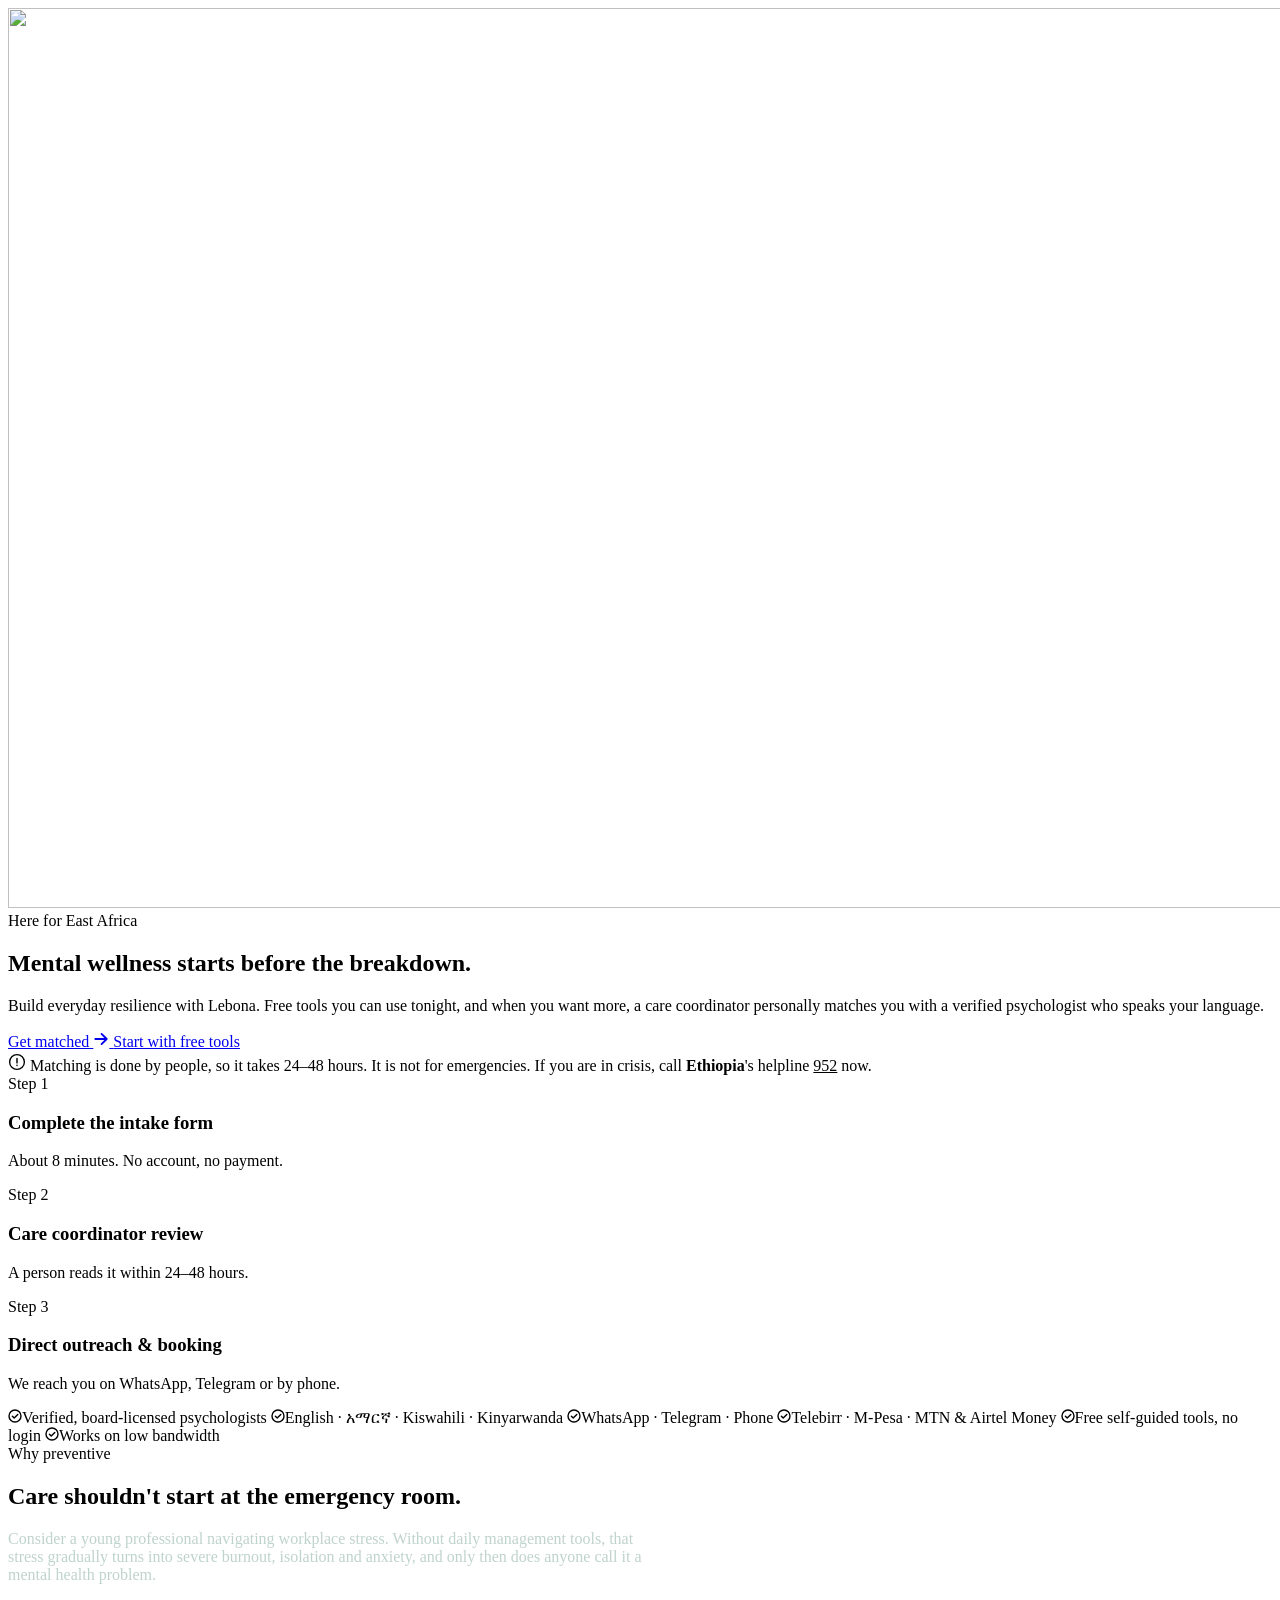
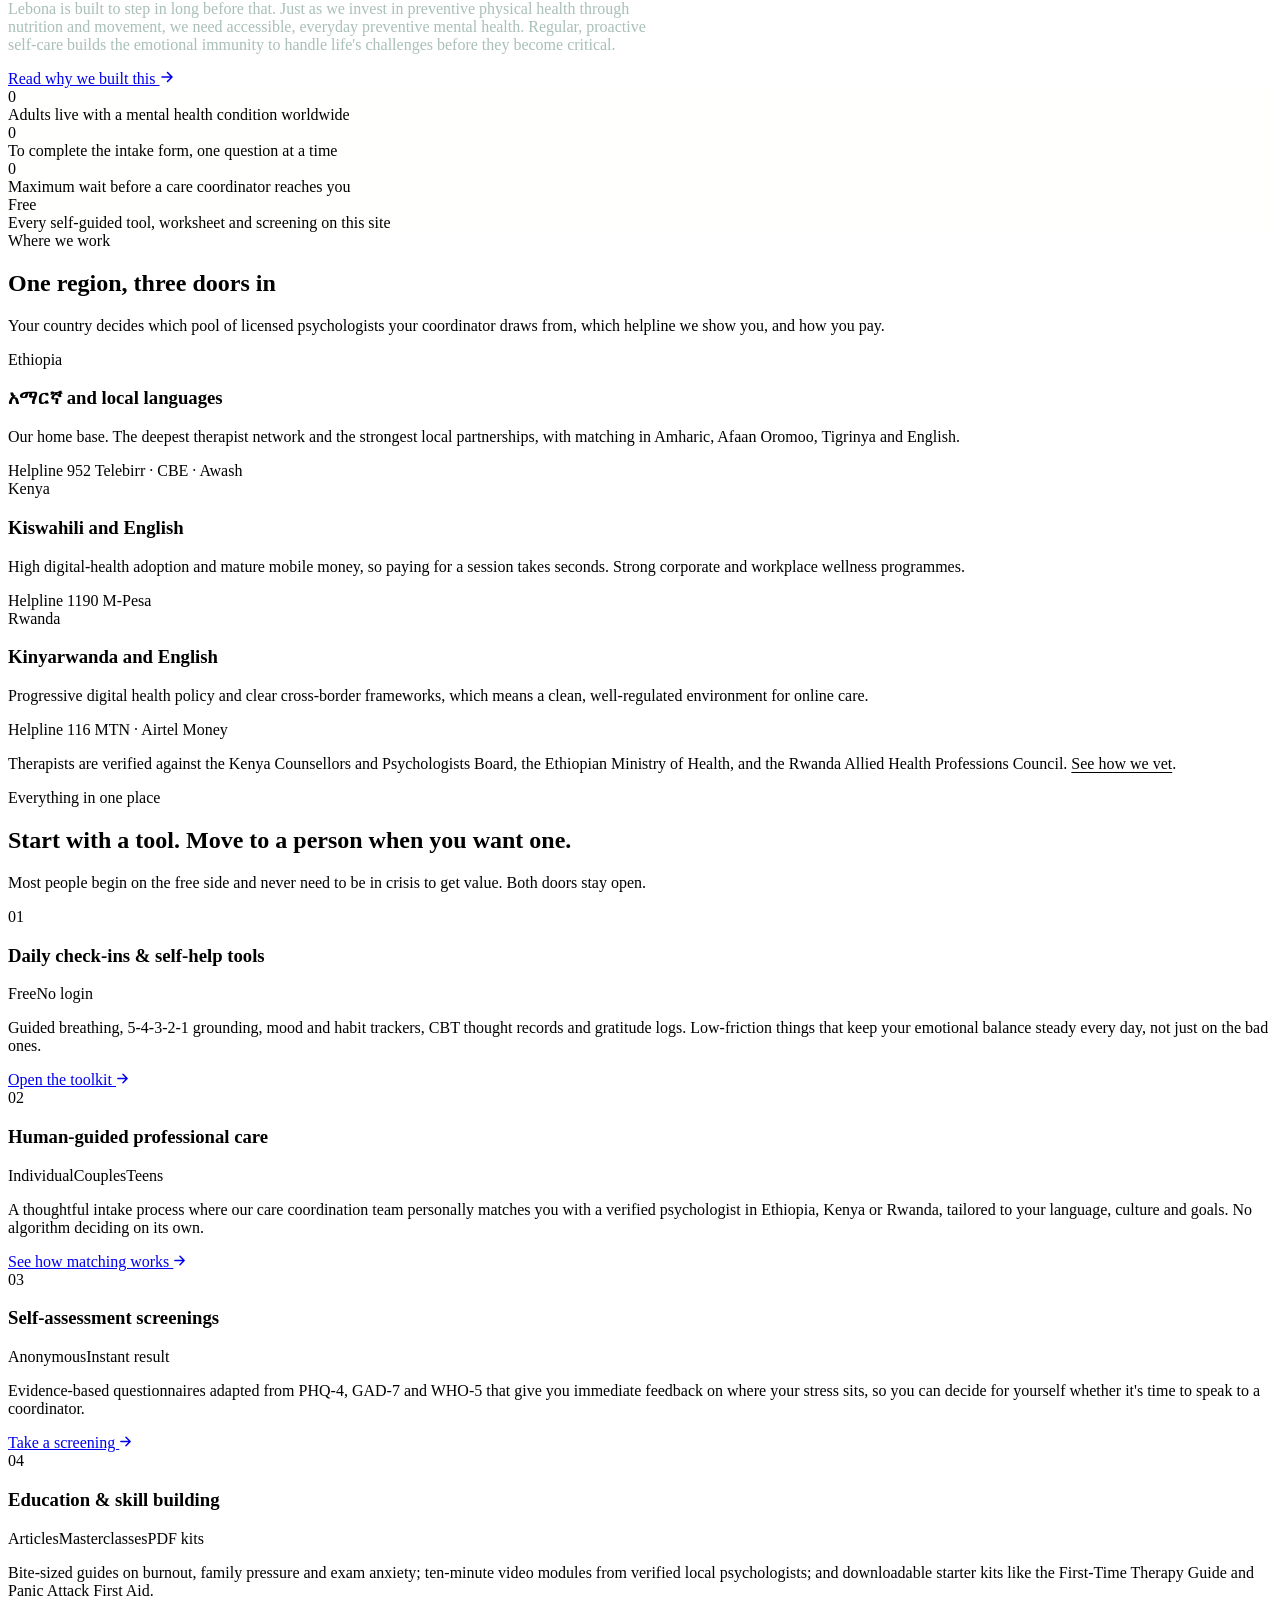
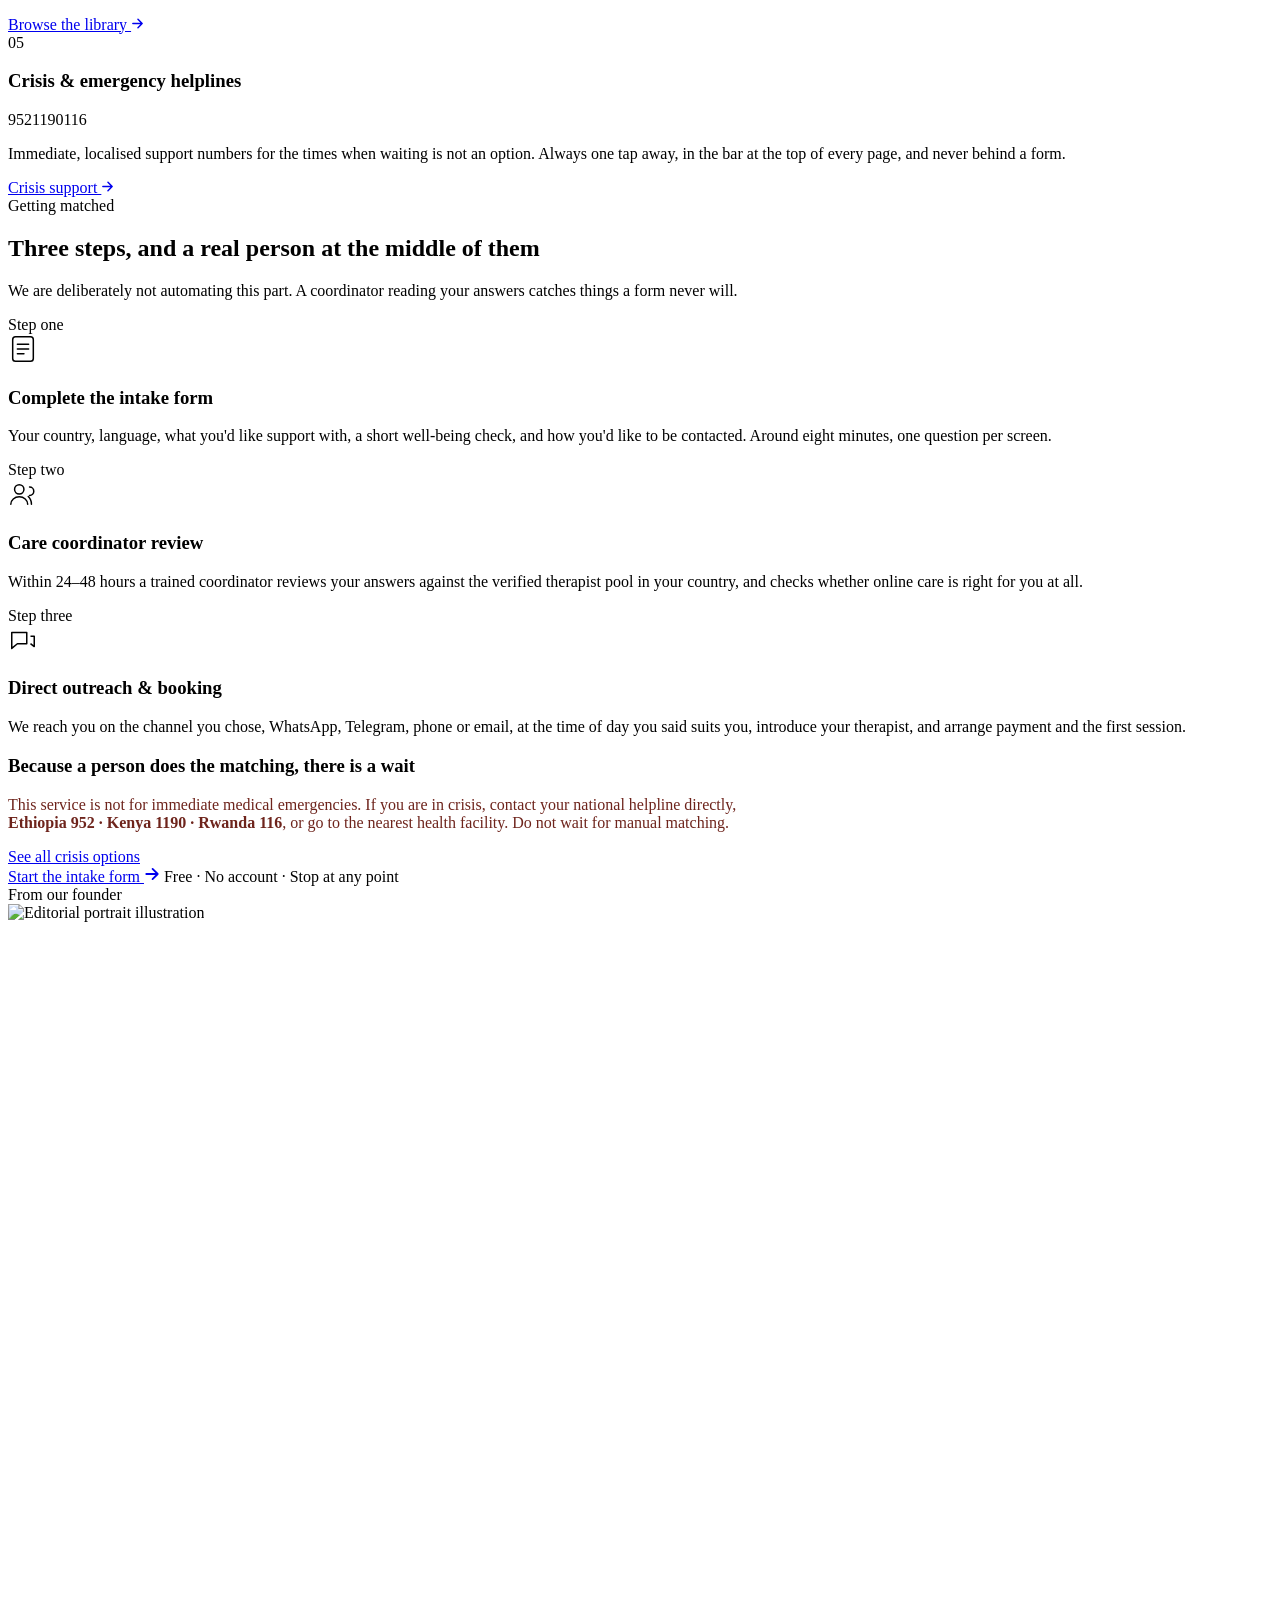
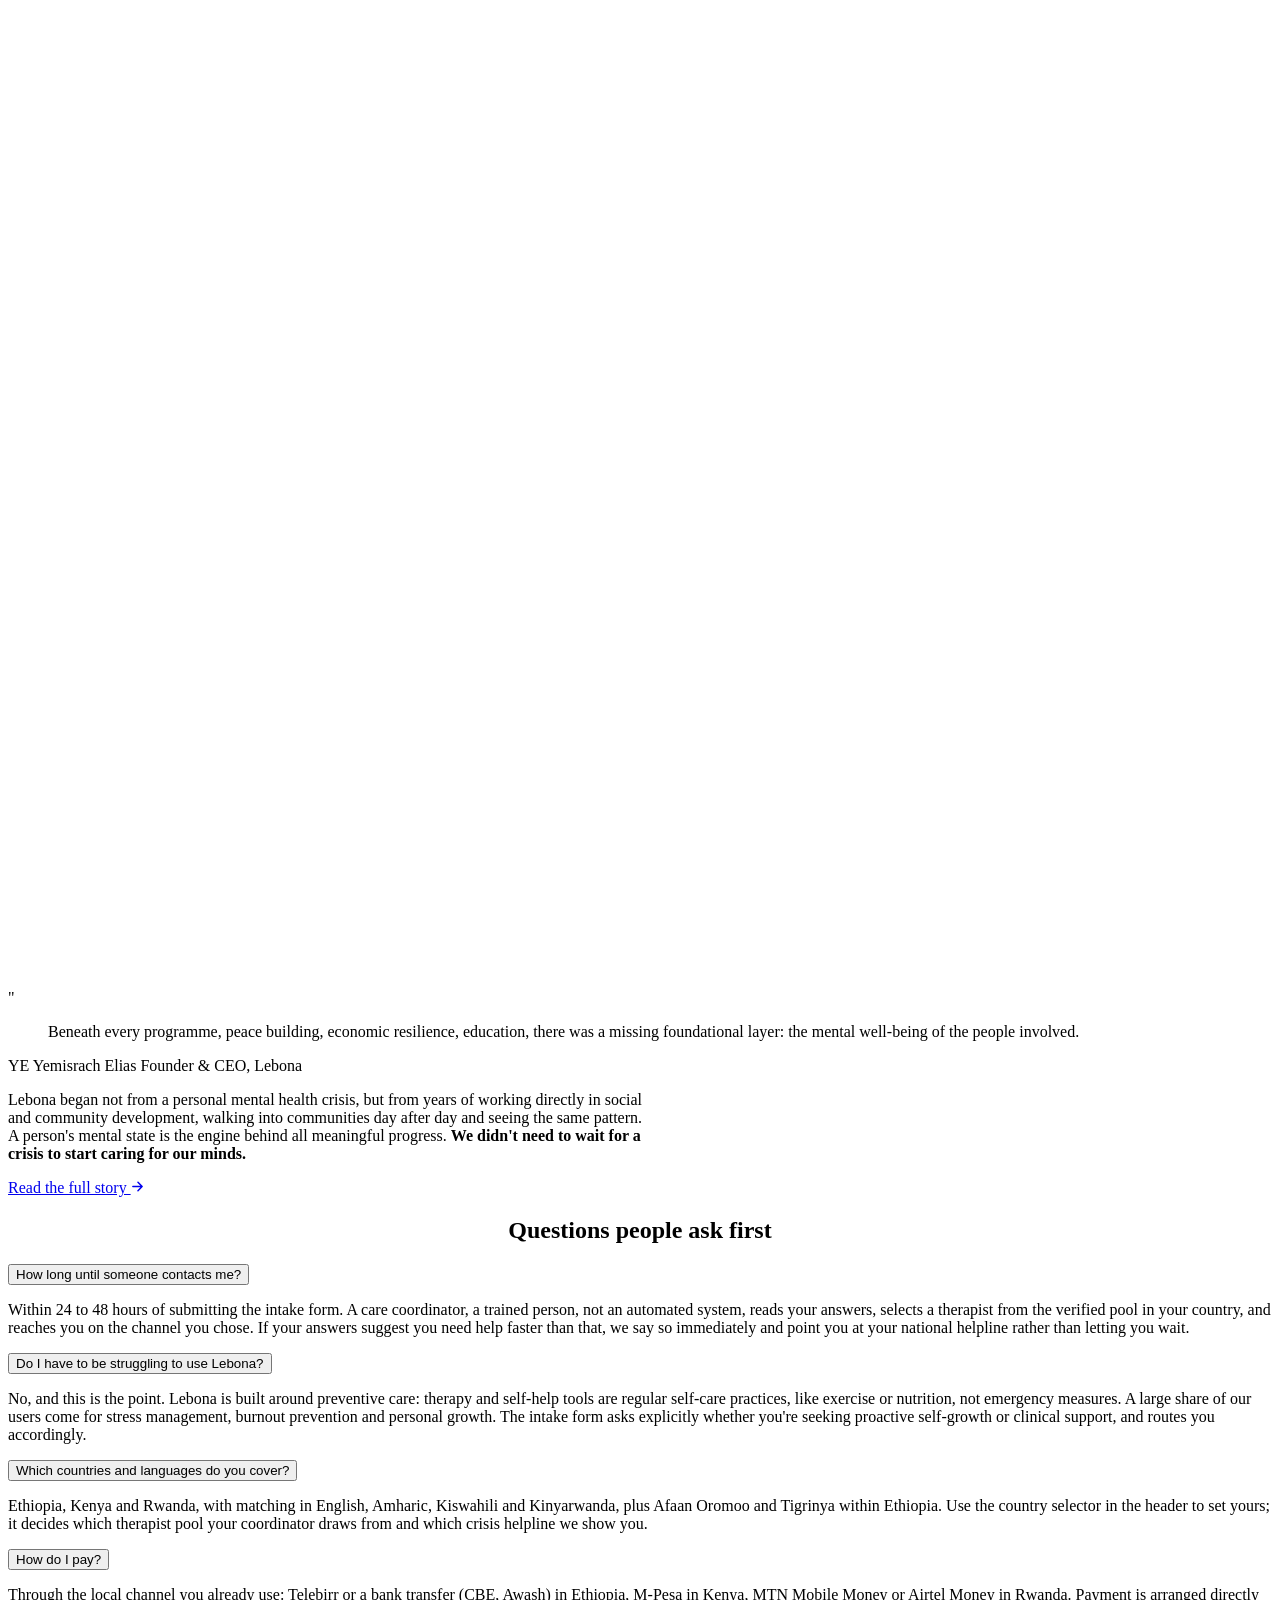
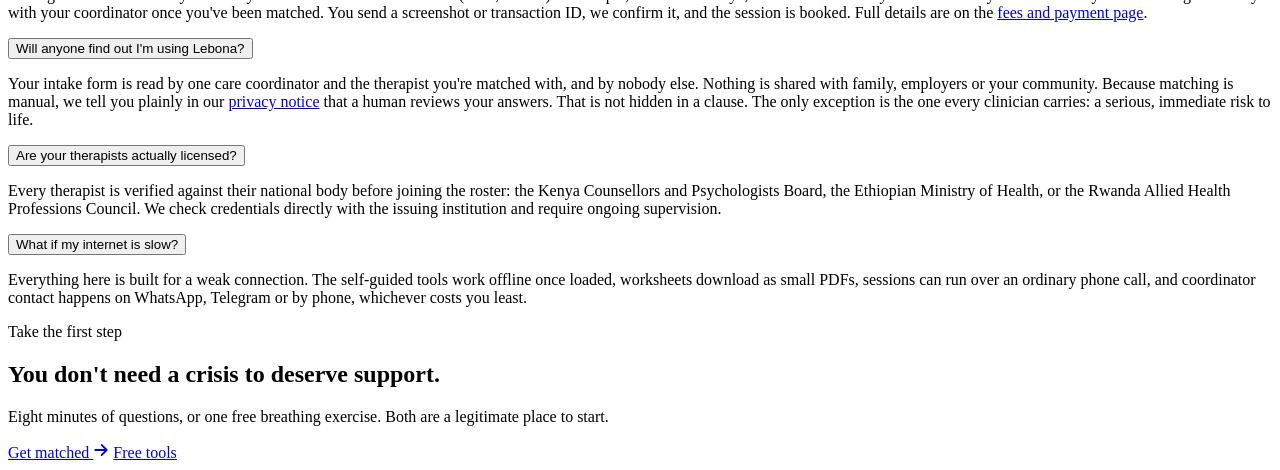
==== index.html @ 2860cfcf "upload" ====
<!doctype html>
<html lang="en">
<head>
<meta charset="utf-8">
<meta name="viewport" content="width=device-width, initial-scale=1">
<meta name="theme-color" content="#143C34">
<link rel="preconnect" href="https://fonts.googleapis.com">
<link rel="preconnect" href="https://fonts.gstatic.com" crossorigin>
<link rel="stylesheet" href="https://fonts.googleapis.com/css2?family=Plus+Jakarta+Sans:wght@400;500;600;700;800&family=Inter:wght@300..700&family=IBM+Plex+Mono:wght@400;500&family=Noto+Sans+Ethiopic:wght@400;500;700&display=swap">
<link rel="stylesheet" href="assets/css/lebona.css">
<script>document.documentElement.className="js";</script>
<link rel="icon" href="data:image/svg+xml,%3Csvg xmlns='http://www.w3.org/2000/svg' viewBox='0 0 32 32'%3E%3Crect width='32' height='32' rx='7' fill='%23FBF7F0'/%3E%3Cpath d='M27 16a11 11 0 1 1-11-11' stroke='%23143C34' stroke-width='2.6' stroke-linecap='round' fill='none'/%3E%3Cpath d='M21.5 16A5.5 5.5 0 1 0 16 21.5' stroke='%23BC5E3B' stroke-width='2.6' stroke-linecap='round' fill='none'/%3E%3C/svg%3E">
<title>Lebona, Mental wellness starts before the breakdown</title>
<meta name="description" content="Everyday mental wellness for East Africa. Free self-guided tools, plus a care coordinator who personally matches you with a verified psychologist in Ethiopia, Kenya or Rwanda, in your language.">
<meta property="og:title" content="Lebona, Mental wellness starts before the breakdown">
<meta property="og:description" content="Build everyday resilience. Self-guided tools and human-matched therapy across Ethiopia, Kenya and Rwanda.">
<meta property="og:type" content="website">
</head>
<body>
<div data-site-header></div>

<main id="main">

  <!-- ============ HERO ============ -->
  <section class="hero">
    <div class="hero__bg" aria-hidden="true">
      <img src="assets/img/hero-scene.svg" alt="" width="1600" height="900">
    </div>
    <div class="hero__scrim" aria-hidden="true"></div>

    <div class="wrap wrap--wide">
      <div class="hero__inner">
        <span class="label label--accent" data-reveal>Here for East Africa</span>
        <h1 class="display hero__title" data-reveal>
          Mental wellness starts before the <span class="accent">breakdown.</span>
        </h1>
        <p class="lede" data-reveal>
          Build everyday resilience with Lebona. Free tools you can use tonight, and when
          you want more, a care coordinator personally matches you with a verified
          psychologist who speaks your language.
        </p>

        <div class="hero__cta" data-reveal>
          <a class="btn btn--accent btn--lg" href="match.html">
            Get matched
            <svg width="16" height="16" viewBox="0 0 14 14" fill="none" aria-hidden="true"><path d="M2 7h10M7.5 2.5 12 7l-4.5 4.5" stroke="currentColor" stroke-width="1.6" stroke-linecap="round" stroke-linejoin="round"/></svg>
          </a>
          <a class="btn btn--ghost btn--lg" href="resources.html#tools">Start with free tools</a>
        </div>

        <div class="hero__note" data-reveal>
          <svg width="18" height="18" viewBox="0 0 20 20" fill="none" aria-hidden="true" style="color:var(--clay-600);flex:none;margin-top:2px">
            <circle cx="10" cy="10" r="8.2" stroke="currentColor" stroke-width="1.5"/>
            <path d="M10 6v5M10 13.6v.4" stroke="currentColor" stroke-width="1.6" stroke-linecap="round"/>
          </svg>
          <span>Matching is done by people, so it takes 24–48 hours. It is not for emergencies.
            If you are in crisis, call <b data-crisis-country>Ethiopia</b>'s helpline
            <a href="tel:952" data-crisis-tel style="color:var(--clay-700);border-bottom:1px solid var(--clay-300)"><span data-crisis-num>952</span></a> now.</span>
        </div>

        <div class="hero__steps" data-reveal>
          <div class="hero__step">
            <span class="num">Step 1</span>
            <h3>Complete the intake form</h3>
            <p>About 8 minutes. No account, no payment.</p>
          </div>
          <div class="hero__step">
            <span class="num">Step 2</span>
            <h3>Care coordinator review</h3>
            <p>A person reads it within 24–48 hours.</p>
          </div>
          <div class="hero__step">
            <span class="num">Step 3</span>
            <h3>Direct outreach &amp; booking</h3>
            <p>We reach you on WhatsApp, Telegram or by phone.</p>
          </div>
        </div>
      </div>
    </div>
  </section>

  <!-- ============ TICKER ============ -->
  <div class="ticker" aria-hidden="true">
    <div class="ticker__track">
      <span class="ticker__item"><svg width="14" height="14" viewBox="0 0 14 14" fill="none"><circle cx="7" cy="7" r="6" stroke="currentColor" stroke-width="1.4"/><path d="m4.4 7.2 1.8 1.8L9.8 5.4" stroke="currentColor" stroke-width="1.4" stroke-linecap="round" stroke-linejoin="round"/></svg>Verified, board-licensed psychologists</span>
      <span class="ticker__item"><svg width="14" height="14" viewBox="0 0 14 14" fill="none"><circle cx="7" cy="7" r="6" stroke="currentColor" stroke-width="1.4"/><path d="m4.4 7.2 1.8 1.8L9.8 5.4" stroke="currentColor" stroke-width="1.4" stroke-linecap="round" stroke-linejoin="round"/></svg>English · አማርኛ · Kiswahili · Kinyarwanda</span>
      <span class="ticker__item"><svg width="14" height="14" viewBox="0 0 14 14" fill="none"><circle cx="7" cy="7" r="6" stroke="currentColor" stroke-width="1.4"/><path d="m4.4 7.2 1.8 1.8L9.8 5.4" stroke="currentColor" stroke-width="1.4" stroke-linecap="round" stroke-linejoin="round"/></svg>WhatsApp · Telegram · Phone</span>
      <span class="ticker__item"><svg width="14" height="14" viewBox="0 0 14 14" fill="none"><circle cx="7" cy="7" r="6" stroke="currentColor" stroke-width="1.4"/><path d="m4.4 7.2 1.8 1.8L9.8 5.4" stroke="currentColor" stroke-width="1.4" stroke-linecap="round" stroke-linejoin="round"/></svg>Telebirr · M-Pesa · MTN &amp; Airtel Money</span>
      <span class="ticker__item"><svg width="14" height="14" viewBox="0 0 14 14" fill="none"><circle cx="7" cy="7" r="6" stroke="currentColor" stroke-width="1.4"/><path d="m4.4 7.2 1.8 1.8L9.8 5.4" stroke="currentColor" stroke-width="1.4" stroke-linecap="round" stroke-linejoin="round"/></svg>Free self-guided tools, no login</span>
      <span class="ticker__item"><svg width="14" height="14" viewBox="0 0 14 14" fill="none"><circle cx="7" cy="7" r="6" stroke="currentColor" stroke-width="1.4"/><path d="m4.4 7.2 1.8 1.8L9.8 5.4" stroke="currentColor" stroke-width="1.4" stroke-linecap="round" stroke-linejoin="round"/></svg>Works on low bandwidth</span>
    </div>
  </div>

  <!-- ============ PREVENTIVE CASE ============ -->
  <section class="section on-dark grain relative">
    <div class="wrap wrap--wide">
      <div class="split">
        <div class="split__aside">
          <span class="label label--light" data-reveal>Why preventive</span>
          <h2 class="h2 mt-5" data-reveal>Care shouldn't start at the emergency room.</h2>
        </div>
        <div>
          <p class="lede" data-reveal style="color:#BFD3CD;max-width:40rem">
            Consider a young professional navigating workplace stress. Without daily
            management tools, that stress gradually turns into severe burnout, isolation
            and anxiety, and only then does anyone call it a mental health problem.
          </p>
          <p class="mt-5" data-reveal style="color:#A9BFB8;max-width:40rem">
            Lebona is built to step in long before that. Just as we invest in preventive
            physical health through nutrition and movement, we need accessible, everyday
            preventive mental health. Regular, proactive self-care builds the emotional
            immunity to handle life's challenges before they become critical.
          </p>
          <div class="mt-8" data-reveal>
            <a class="btn btn--outline-light" href="about.html">Read why we built this
              <svg width="14" height="14" viewBox="0 0 14 14" fill="none"><path d="M2 7h10M7.5 2.5 12 7l-4.5 4.5" stroke="currentColor" stroke-width="1.6" stroke-linecap="round" stroke-linejoin="round"/></svg>
            </a>
          </div>
        </div>
      </div>
    </div>

    <div class="wrap wrap--wide mt-8">
      <div class="stats" style="border-color:rgba(255,253,249,.17);background:rgba(255,253,249,.17)">
        <div class="stat"><div class="stat__num"><span data-count="1" data-suffix=" in 8">0</span></div><div class="stat__label">Adults live with a mental health condition worldwide</div></div>
        <div class="stat"><div class="stat__num"><span data-count="8" data-suffix=" min">0</span></div><div class="stat__label">To complete the intake form, one question at a time</div></div>
        <div class="stat"><div class="stat__num"><span data-count="48" data-suffix="h">0</span></div><div class="stat__label">Maximum wait before a care coordinator reaches you</div></div>
        <div class="stat"><div class="stat__num">Free</div><div class="stat__label">Every self-guided tool, worksheet and screening on this site</div></div>
      </div>
    </div>
  </section>

  <!-- ============ WHERE WE WORK ============ -->
  <section class="section">
    <div class="wrap wrap--wide">
      <div class="section-head" data-reveal>
        <span class="label label--accent">Where we work</span>
        <h2 class="h2 mt-5">One region, three doors in</h2>
        <p class="lede">Your country decides which pool of licensed psychologists your
          coordinator draws from, which helpline we show you, and how you pay.</p>
      </div>

      <div class="grid cols-3 mt-8">
        <article class="card card--hover" data-reveal>
          <span class="num">Ethiopia</span>
          <h3 class="mt-4">አማርኛ and local languages</h3>
          <p>Our home base. The deepest therapist network and the strongest local
            partnerships, with matching in Amharic, Afaan Oromoo, Tigrinya and English.</p>
          <div class="card__foot">
            <div class="flex gap-3 wrap-flex">
              <span class="pill pill--green pill--dot">Helpline 952</span>
              <span class="pill">Telebirr · CBE · Awash</span>
            </div>
          </div>
        </article>
        <article class="card card--hover" data-reveal>
          <span class="num">Kenya</span>
          <h3 class="mt-4">Kiswahili and English</h3>
          <p>High digital-health adoption and mature mobile money, so paying for a session
            takes seconds. Strong corporate and workplace wellness programmes.</p>
          <div class="card__foot">
            <div class="flex gap-3 wrap-flex">
              <span class="pill pill--green pill--dot">Helpline 1190</span>
              <span class="pill">M-Pesa</span>
            </div>
          </div>
        </article>
        <article class="card card--hover" data-reveal>
          <span class="num">Rwanda</span>
          <h3 class="mt-4">Kinyarwanda and English</h3>
          <p>Progressive digital health policy and clear cross-border frameworks, which
            means a clean, well-regulated environment for online care.</p>
          <div class="card__foot">
            <div class="flex gap-3 wrap-flex">
              <span class="pill pill--green pill--dot">Helpline 116</span>
              <span class="pill">MTN · Airtel Money</span>
            </div>
          </div>
        </article>
      </div>

      <p class="small faint mt-5" data-reveal>Therapists are verified against the Kenya Counsellors
        and Psychologists Board, the Ethiopian Ministry of Health, and the Rwanda Allied Health
        Professions Council. <a href="find-help.html" style="color:var(--clay-700);text-decoration:underline;text-underline-offset:3px">See how we vet</a>.</p>
    </div>
  </section>

  <!-- ============ WHAT WE OFFER ============ -->
  <section class="section on-sand">
    <div class="wrap wrap--wide">
      <div class="section-head" data-reveal>
        <span class="label">Everything in one place</span>
        <h2 class="h2 mt-5">Start with a tool. Move to a person when you want one.</h2>
        <p class="lede">Most people begin on the free side and never need to be in crisis to
          get value. Both doors stay open.</p>
      </div>

      <div class="ledger mt-8">
        <article class="ledger__row" data-reveal>
          <span class="num">01</span>
          <div>
            <h3>Daily check-ins &amp; self-help tools</h3>
            <div class="flex gap-3 mt-4 wrap-flex">
              <span class="pill pill--clay">Free</span><span class="pill">No login</span>
            </div>
          </div>
          <div>
            <p>Guided breathing, 5-4-3-2-1 grounding, mood and habit trackers, CBT thought
              records and gratitude logs. Low-friction things that keep your emotional balance
              steady every day, not just on the bad ones.</p>
            <a class="link mt-4" href="resources.html#tools">Open the toolkit
              <svg width="13" height="13" viewBox="0 0 14 14" fill="none"><path d="M2 7h10M7.5 2.5 12 7l-4.5 4.5" stroke="currentColor" stroke-width="1.6" stroke-linecap="round" stroke-linejoin="round"/></svg></a>
          </div>
        </article>

        <article class="ledger__row" data-reveal>
          <span class="num">02</span>
          <div>
            <h3>Human-guided professional care</h3>
            <div class="flex gap-3 mt-4 wrap-flex">
              <span class="pill">Individual</span><span class="pill">Couples</span><span class="pill">Teens</span>
            </div>
          </div>
          <div>
            <p>A thoughtful intake process where our care coordination team personally matches
              you with a verified psychologist in Ethiopia, Kenya or Rwanda, tailored to your
              language, culture and goals. No algorithm deciding on its own.</p>
            <a class="link mt-4" href="how-it-works.html">See how matching works
              <svg width="13" height="13" viewBox="0 0 14 14" fill="none"><path d="M2 7h10M7.5 2.5 12 7l-4.5 4.5" stroke="currentColor" stroke-width="1.6" stroke-linecap="round" stroke-linejoin="round"/></svg></a>
          </div>
        </article>

        <article class="ledger__row" data-reveal>
          <span class="num">03</span>
          <div>
            <h3>Self-assessment screenings</h3>
            <div class="flex gap-3 mt-4 wrap-flex">
              <span class="pill">Anonymous</span><span class="pill">Instant result</span>
            </div>
          </div>
          <div>
            <p>Evidence-based questionnaires adapted from PHQ-4, GAD-7 and WHO-5 that give you
              immediate feedback on where your stress sits, so you can decide for yourself
              whether it's time to speak to a coordinator.</p>
            <a class="link mt-4" href="resources.html#screening">Take a screening
              <svg width="13" height="13" viewBox="0 0 14 14" fill="none"><path d="M2 7h10M7.5 2.5 12 7l-4.5 4.5" stroke="currentColor" stroke-width="1.6" stroke-linecap="round" stroke-linejoin="round"/></svg></a>
          </div>
        </article>

        <article class="ledger__row" data-reveal>
          <span class="num">04</span>
          <div>
            <h3>Education &amp; skill building</h3>
            <div class="flex gap-3 mt-4 wrap-flex">
              <span class="pill">Articles</span><span class="pill">Masterclasses</span><span class="pill">PDF kits</span>
            </div>
          </div>
          <div>
            <p>Bite-sized guides on burnout, family pressure and exam anxiety; ten-minute video
              modules from verified local psychologists; and downloadable starter kits like the
              First-Time Therapy Guide and Panic Attack First Aid.</p>
            <a class="link mt-4" href="resources.html#library">Browse the library
              <svg width="13" height="13" viewBox="0 0 14 14" fill="none"><path d="M2 7h10M7.5 2.5 12 7l-4.5 4.5" stroke="currentColor" stroke-width="1.6" stroke-linecap="round" stroke-linejoin="round"/></svg></a>
          </div>
        </article>

        <article class="ledger__row" data-reveal>
          <span class="num">05</span>
          <div>
            <h3>Crisis &amp; emergency helplines</h3>
            <div class="flex gap-3 mt-4 wrap-flex">
              <span class="pill">952</span><span class="pill">1190</span><span class="pill">116</span>
            </div>
          </div>
          <div>
            <p>Immediate, localised support numbers for the times when waiting is not an option.
              Always one tap away, in the bar at the top of every page, and never behind a form.</p>
            <a class="link mt-4" href="crisis.html">Crisis support
              <svg width="13" height="13" viewBox="0 0 14 14" fill="none"><path d="M2 7h10M7.5 2.5 12 7l-4.5 4.5" stroke="currentColor" stroke-width="1.6" stroke-linecap="round" stroke-linejoin="round"/></svg></a>
          </div>
        </article>
      </div>
    </div>
  </section>

  <!-- ============ HOW IT WORKS ============ -->
  <section class="section">
    <div class="wrap wrap--wide">
      <div class="section-head" data-reveal>
        <span class="label label--accent">Getting matched</span>
        <h2 class="h2 mt-5">Three steps, and a real person at the middle of them</h2>
        <p class="lede">We are deliberately not automating this part. A coordinator reading
          your answers catches things a form never will.</p>
      </div>

      <div class="grid cols-3 mt-8">
        <div class="card" data-reveal>
          <span class="num mb-5">Step one</span>
          <div class="card__icon">
            <svg width="30" height="30" viewBox="0 0 32 32" fill="none"><rect x="5" y="3" width="22" height="26" rx="3" stroke="currentColor" stroke-width="1.6"/><path d="M10 11h12M10 16h12M10 21h7" stroke="currentColor" stroke-width="1.6" stroke-linecap="round"/></svg>
          </div>
          <h3>Complete the intake form</h3>
          <p>Your country, language, what you'd like support with, a short well-being check,
            and how you'd like to be contacted. Around eight minutes, one question per screen.</p>
        </div>

        <div class="card" data-reveal>
          <span class="num mb-5">Step two</span>
          <div class="card__icon">
            <svg width="30" height="30" viewBox="0 0 32 32" fill="none"><circle cx="12" cy="11" r="5" stroke="currentColor" stroke-width="1.6"/><path d="M3 27c0-4.4 4-8 9-8s9 3.6 9 8" stroke="currentColor" stroke-width="1.6" stroke-linecap="round"/><path d="M23 8.5a4.5 4.5 0 0 1 0 9M25 27c0-3.4-1.3-6.4-3.4-8.3" stroke="currentColor" stroke-width="1.6" stroke-linecap="round"/></svg>
          </div>
          <h3>Care coordinator review</h3>
          <p>Within 24–48 hours a trained coordinator reviews your answers against the
            verified therapist pool in your country, and checks whether online care is right
            for you at all.</p>
        </div>

        <div class="card" data-reveal>
          <span class="num mb-5">Step three</span>
          <div class="card__icon">
            <svg width="30" height="30" viewBox="0 0 32 32" fill="none"><path d="M4 8h16v12H10l-6 5V8Z" stroke="currentColor" stroke-width="1.6" stroke-linejoin="round"/><path d="M24 12h4v11l-4-3.2" stroke="currentColor" stroke-width="1.6" stroke-linejoin="round"/></svg>
          </div>
          <h3>Direct outreach &amp; booking</h3>
          <p>We reach you on the channel you chose, WhatsApp, Telegram, phone or email, at
            the time of day you said suits you, introduce your therapist, and arrange payment
            and the first session.</p>
        </div>
      </div>

      <div class="card mt-6" data-reveal style="background:var(--alert-100);border-color:#EDC4BC">
        <h3 class="h4" style="color:var(--alert-700)">Because a person does the matching, there is a wait</h3>
        <p class="mt-3" style="color:#6E241C;max-width:48rem">This service is not for immediate
          medical emergencies. If you are in crisis, contact your national helpline directly, 
          <strong>Ethiopia 952 · Kenya 1190 · Rwanda 116</strong>, or go to the nearest health
          facility. Do not wait for manual matching.</p>
        <div class="card__foot"><a class="btn btn--sm btn--accent" href="crisis.html">See all crisis options</a></div>
      </div>

      <div class="flex gap-4 mt-7 wrap-flex items-center" data-reveal>
        <a class="btn btn--accent btn--lg" href="match.html">Start the intake form
          <svg width="16" height="16" viewBox="0 0 14 14" fill="none"><path d="M2 7h10M7.5 2.5 12 7l-4.5 4.5" stroke="currentColor" stroke-width="1.6" stroke-linecap="round" stroke-linejoin="round"/></svg></a>
        <span class="small faint">Free · No account · Stop at any point</span>
      </div>
    </div>
  </section>

  <!-- ============ FOUNDER ============ -->
  <section class="section--tall section on-paper">
    <div class="wrap wrap--wide">
      <div class="split">
        <div class="split__aside" data-reveal>
          <span class="label">From our founder</span>
          <div class="mt-6" style="aspect-ratio:3/4;border-radius:var(--r-lg);overflow:hidden;background:var(--green-100)">
            <img src="assets/img/portrait.svg" alt="Editorial portrait illustration" style="width:100%;height:100%;object-fit:cover">
          </div>
        </div>
        <div>
          <span class="quote__mark" aria-hidden="true">"</span>
          <blockquote class="quote" data-reveal>
            Beneath every programme, peace building, economic resilience, education, there
            was a missing foundational layer: the mental well-being of the people involved.
          </blockquote>
          <div class="byline" data-reveal>
            <span class="byline__avatar">YE</span>
            <span>
              <span class="byline__name">Yemisrach Elias</span>
              <span class="byline__meta">Founder &amp; CEO, Lebona</span>
            </span>
          </div>
          <p class="mt-7 muted" data-reveal style="max-width:40rem">
            Lebona began not from a personal mental health crisis, but from years of working
            directly in social and community development, walking into communities day after
            day and seeing the same pattern. A person's mental state is the engine behind all
            meaningful progress. <strong style="color:var(--ink-800)">We didn't need to wait for
            a crisis to start caring for our minds.</strong>
          </p>
          <a class="link mt-6" data-reveal href="about.html#founder">Read the full story
            <svg width="13" height="13" viewBox="0 0 14 14" fill="none"><path d="M2 7h10M7.5 2.5 12 7l-4.5 4.5" stroke="currentColor" stroke-width="1.6" stroke-linecap="round" stroke-linejoin="round"/></svg></a>
        </div>
      </div>
    </div>
  </section>

  <!-- ============ FAQ ============ -->
  <section class="section">
    <div class="wrap wrap--narrow">
      <div class="section-head mx-auto" data-reveal style="text-align:center">
        <h2 class="h2">Questions people ask first</h2>
      </div>
      <div class="accordion mt-8" data-accordion-exclusive>
        <div class="acc__item is-open">
          <button class="acc__trigger" type="button" aria-expanded="true">How long until someone contacts me?<span class="acc__sign" aria-hidden="true"></span></button>
          <div class="acc__panel"><div><p>Within 24 to 48 hours of submitting the intake form. A care coordinator, a trained person, not an automated system, reads your answers, selects a therapist from the verified pool in your country, and reaches you on the channel you chose. If your answers suggest you need help faster than that, we say so immediately and point you at your national helpline rather than letting you wait.</p></div></div>
        </div>
        <div class="acc__item">
          <button class="acc__trigger" type="button" aria-expanded="false">Do I have to be struggling to use Lebona?<span class="acc__sign" aria-hidden="true"></span></button>
          <div class="acc__panel"><div><p>No, and this is the point. Lebona is built around preventive care: therapy and self-help tools are regular self-care practices, like exercise or nutrition, not emergency measures. A large share of our users come for stress management, burnout prevention and personal growth. The intake form asks explicitly whether you're seeking proactive self-growth or clinical support, and routes you accordingly.</p></div></div>
        </div>
        <div class="acc__item">
          <button class="acc__trigger" type="button" aria-expanded="false">Which countries and languages do you cover?<span class="acc__sign" aria-hidden="true"></span></button>
          <div class="acc__panel"><div><p>Ethiopia, Kenya and Rwanda, with matching in English, Amharic, Kiswahili and Kinyarwanda, plus Afaan Oromoo and Tigrinya within Ethiopia. Use the country selector in the header to set yours; it decides which therapist pool your coordinator draws from and which crisis helpline we show you.</p></div></div>
        </div>
        <div class="acc__item">
          <button class="acc__trigger" type="button" aria-expanded="false">How do I pay?<span class="acc__sign" aria-hidden="true"></span></button>
          <div class="acc__panel"><div><p>Through the local channel you already use: Telebirr or a bank transfer (CBE, Awash) in Ethiopia, M-Pesa in Kenya, MTN Mobile Money or Airtel Money in Rwanda. Payment is arranged directly with your coordinator once you've been matched. You send a screenshot or transaction ID, we confirm it, and the session is booked. Full details are on the <a href="payments.html">fees and payment page</a>.</p></div></div>
        </div>
        <div class="acc__item">
          <button class="acc__trigger" type="button" aria-expanded="false">Will anyone find out I'm using Lebona?<span class="acc__sign" aria-hidden="true"></span></button>
          <div class="acc__panel"><div><p>Your intake form is read by one care coordinator and the therapist you're matched with, and by nobody else. Nothing is shared with family, employers or your community. Because matching is manual, we tell you plainly in our <a href="privacy.html">privacy notice</a> that a human reviews your answers. That is not hidden in a clause. The only exception is the one every clinician carries: a serious, immediate risk to life.</p></div></div>
        </div>
        <div class="acc__item">
          <button class="acc__trigger" type="button" aria-expanded="false">Are your therapists actually licensed?<span class="acc__sign" aria-hidden="true"></span></button>
          <div class="acc__panel"><div><p>Every therapist is verified against their national body before joining the roster: the Kenya Counsellors and Psychologists Board, the Ethiopian Ministry of Health, or the Rwanda Allied Health Professions Council. We check credentials directly with the issuing institution and require ongoing supervision.</p></div></div>
        </div>
        <div class="acc__item">
          <button class="acc__trigger" type="button" aria-expanded="false">What if my internet is slow?<span class="acc__sign" aria-hidden="true"></span></button>
          <div class="acc__panel"><div><p>Everything here is built for a weak connection. The self-guided tools work offline once loaded, worksheets download as small PDFs, sessions can run over an ordinary phone call, and coordinator contact happens on WhatsApp, Telegram or by phone, whichever costs you least.</p></div></div>
        </div>
      </div>
    </div>
  </section>

  <!-- ============ CTA ============ -->
  <section class="cta-band grain" data-reveal>
    <div class="wrap wrap--wide">
      <div class="cta-band__inner">
            <span class="label label--accent">Take the first step</span>
            <h2 class="h1 mt-5">You don't need a crisis to deserve support.</h2>
            <p class="lede mt-5">
              Eight minutes of questions, or one free breathing exercise. Both are a
              legitimate place to start.
            </p>
            <div class="flex gap-4 mt-7 wrap-flex">
              <a class="btn btn--accent btn--lg" href="match.html">Get matched
                <svg width="16" height="16" viewBox="0 0 14 14" fill="none"><path d="M2 7h10M7.5 2.5 12 7l-4.5 4.5" stroke="currentColor" stroke-width="1.6" stroke-linecap="round" stroke-linejoin="round"/></svg></a>
              <a class="btn btn--ghost btn--lg" href="resources.html#tools">Free tools</a>
            </div>
        </div>
    </div>
  </section>

</main>

<div data-site-footer></div>
<script src="assets/js/layout.js"></script>
<script src="assets/js/site.js"></script>
</body>
</html>
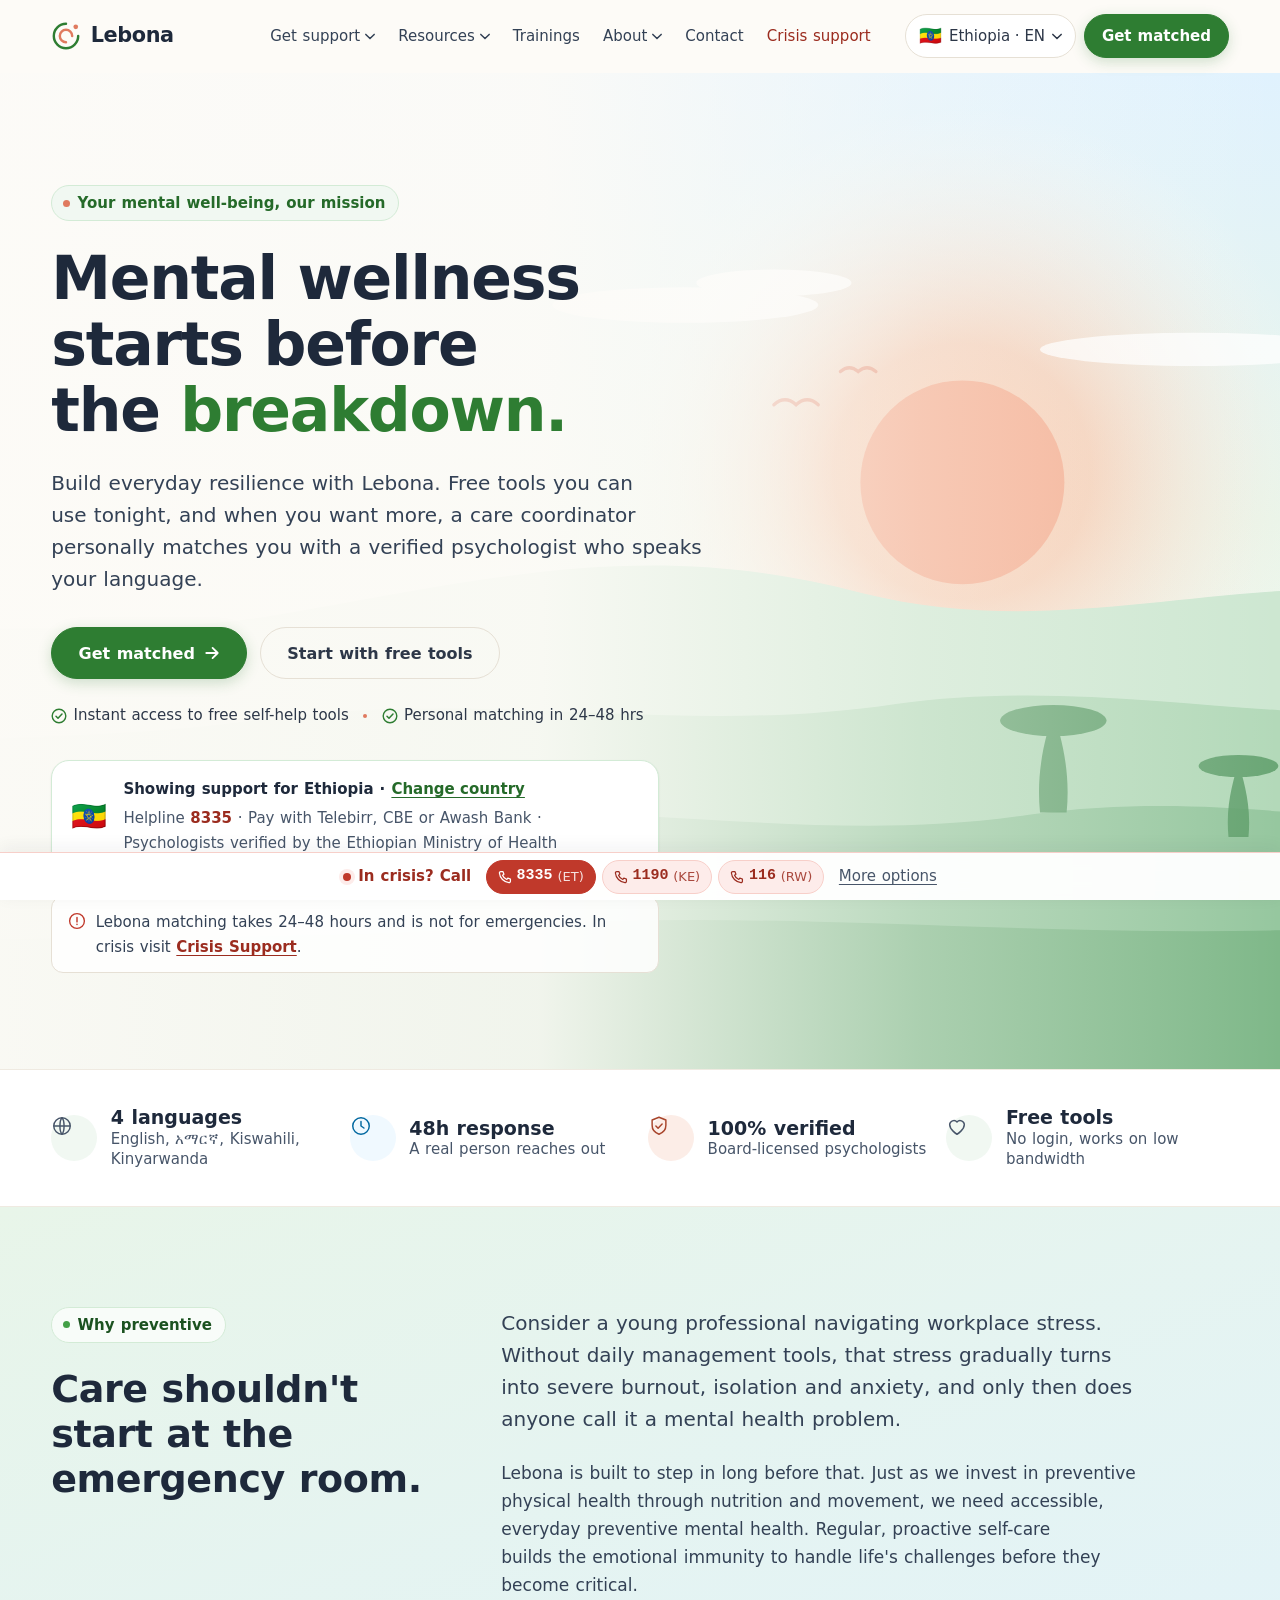
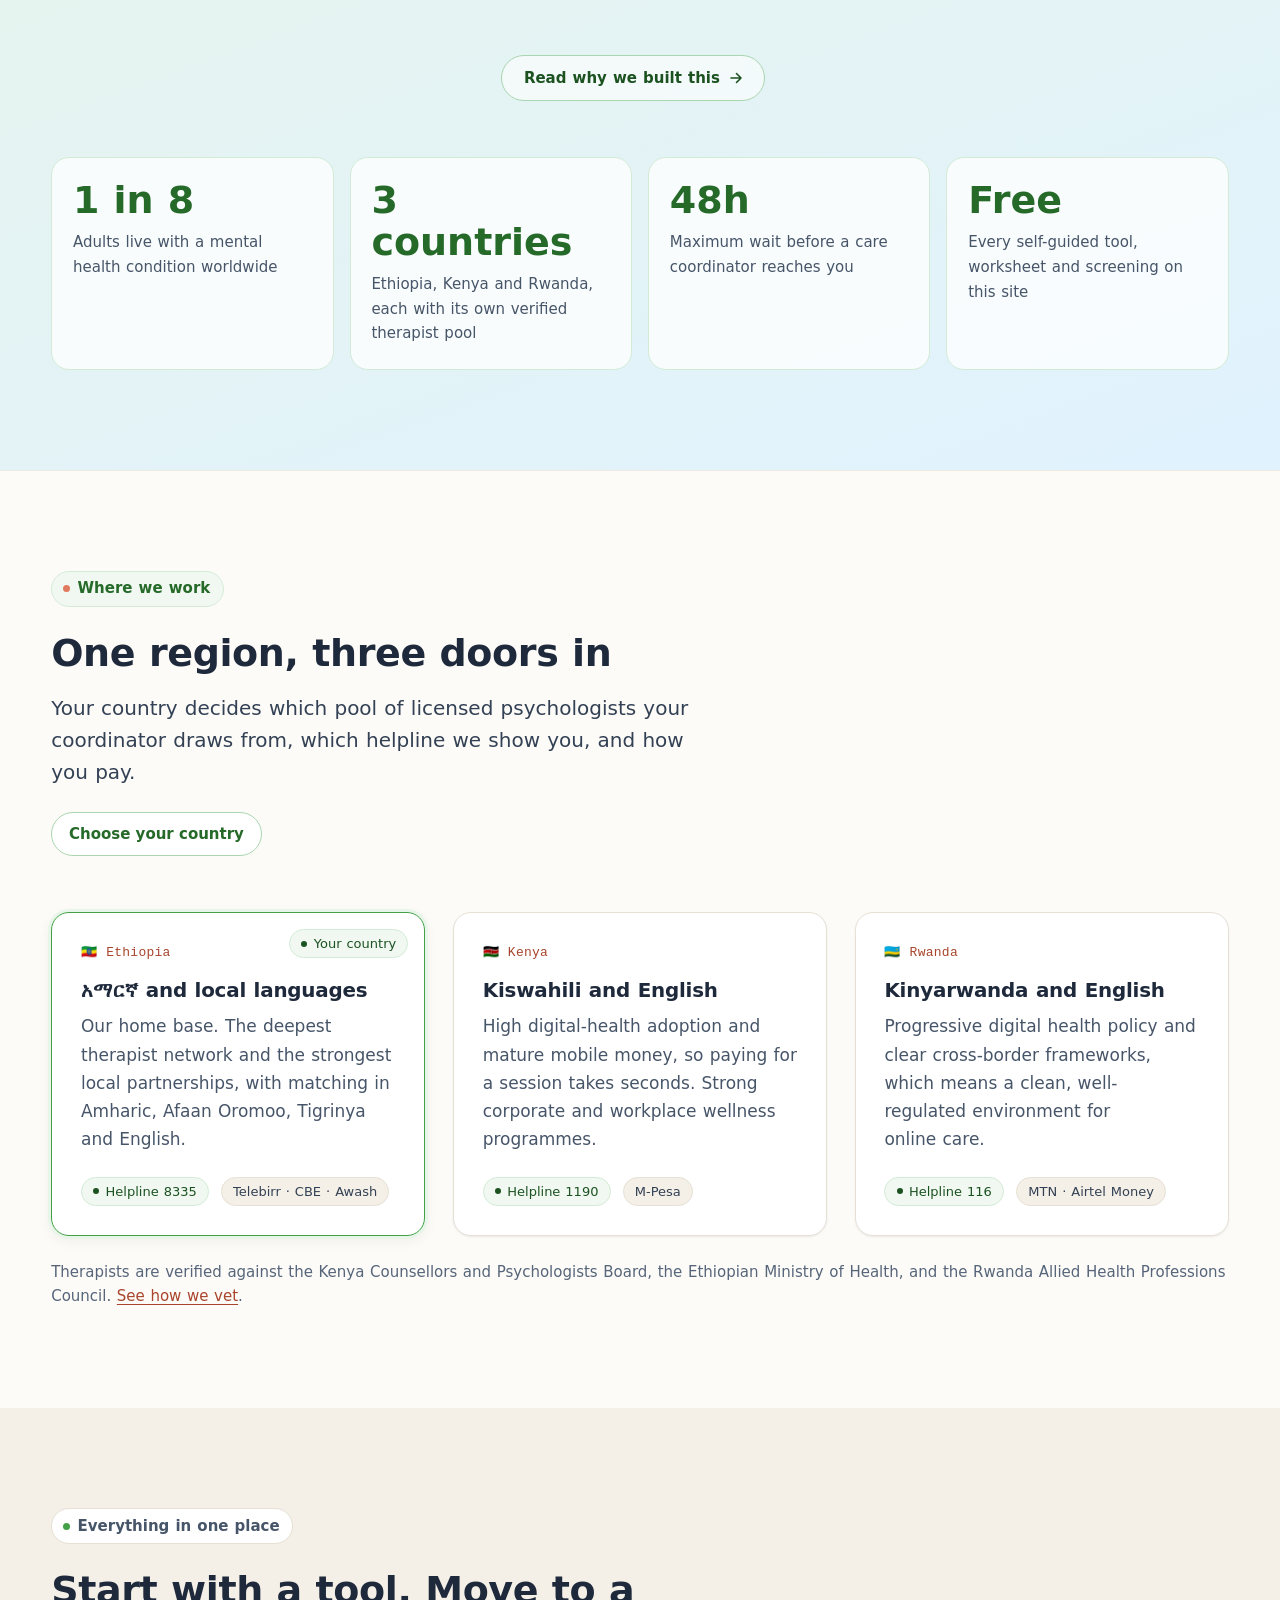
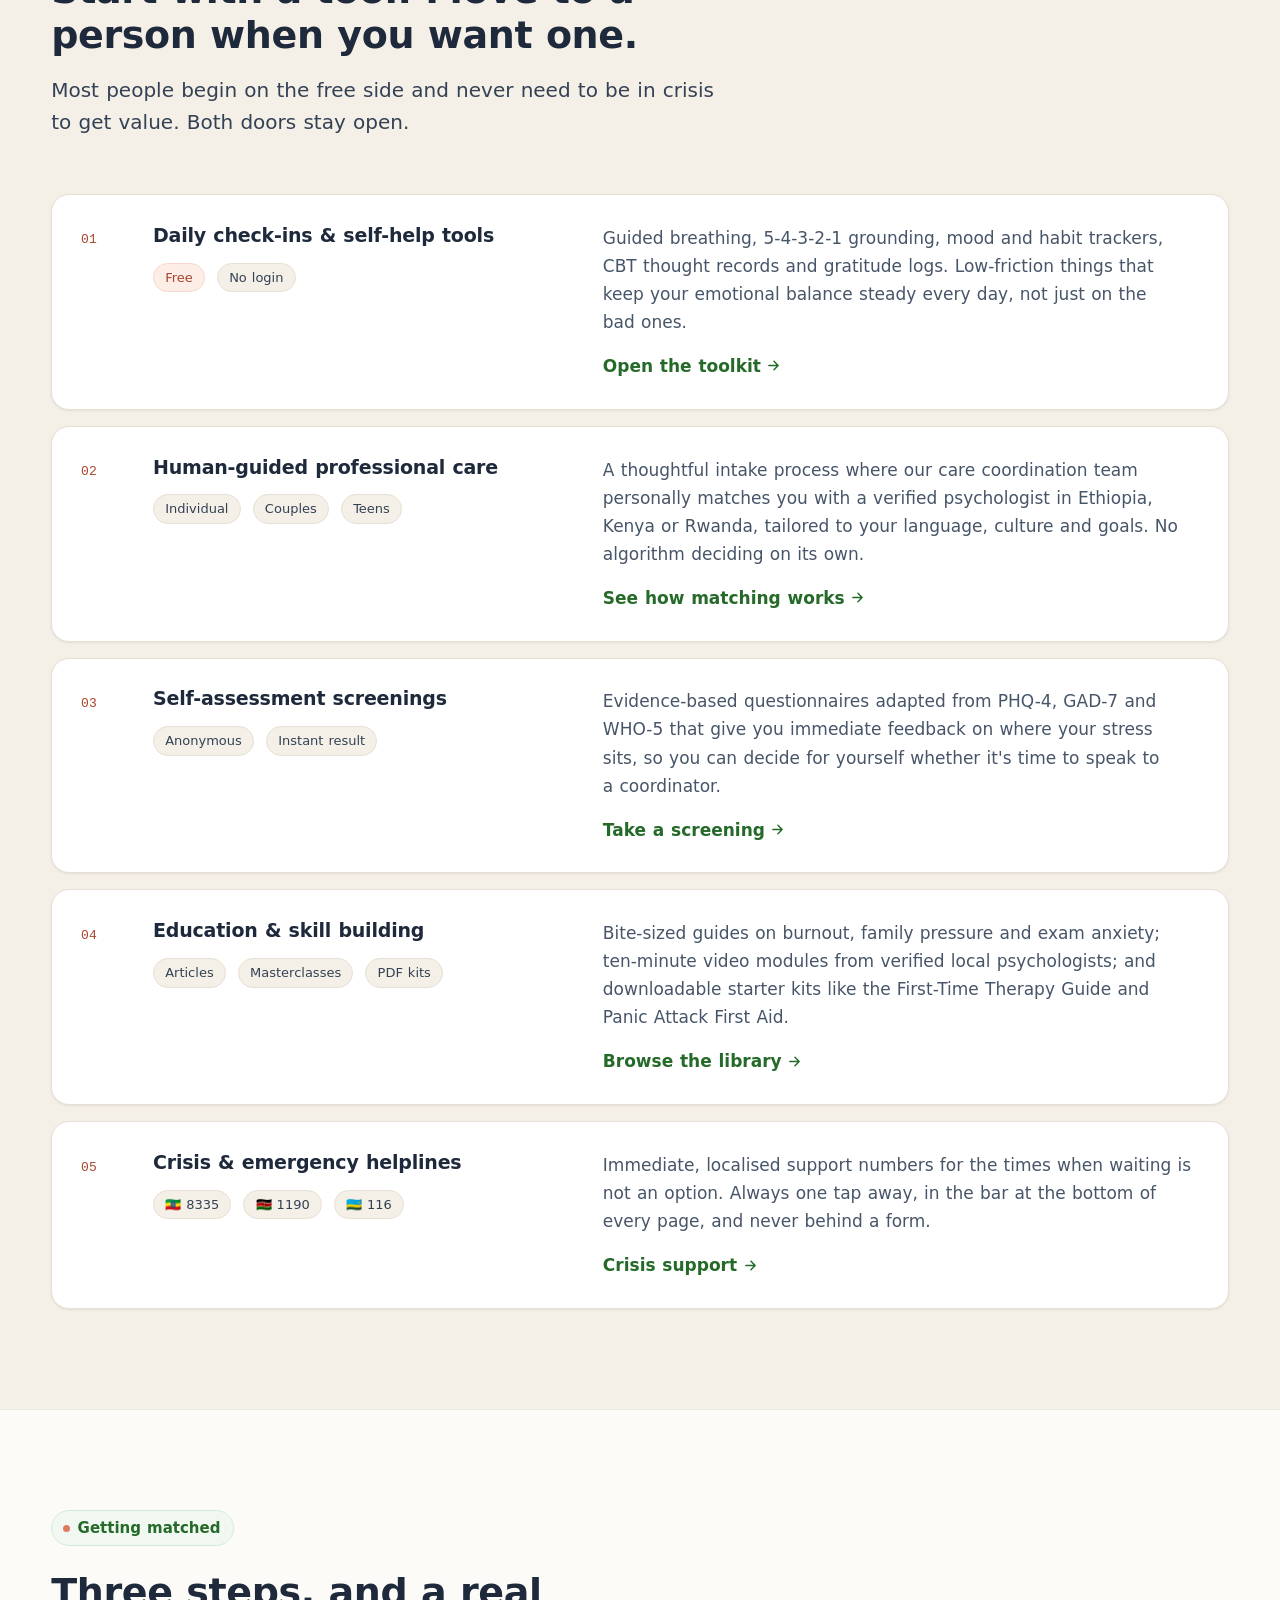
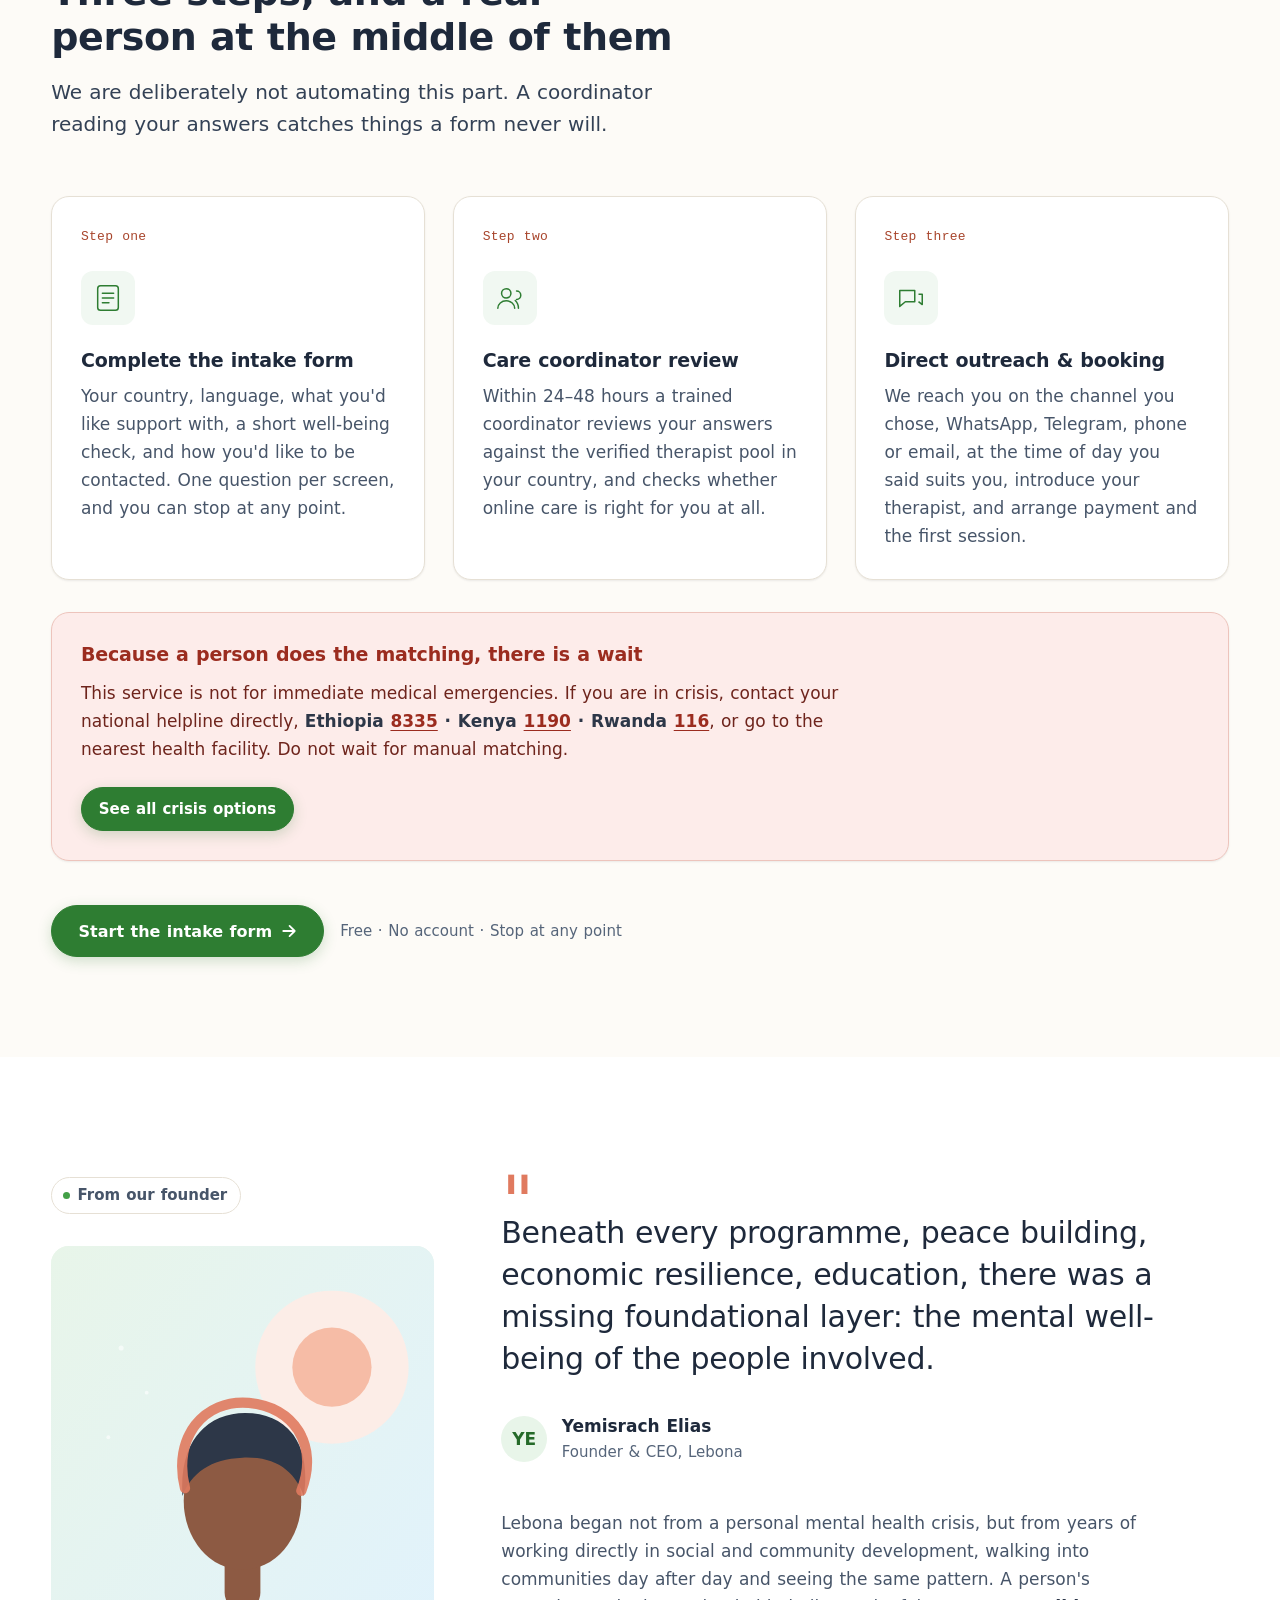
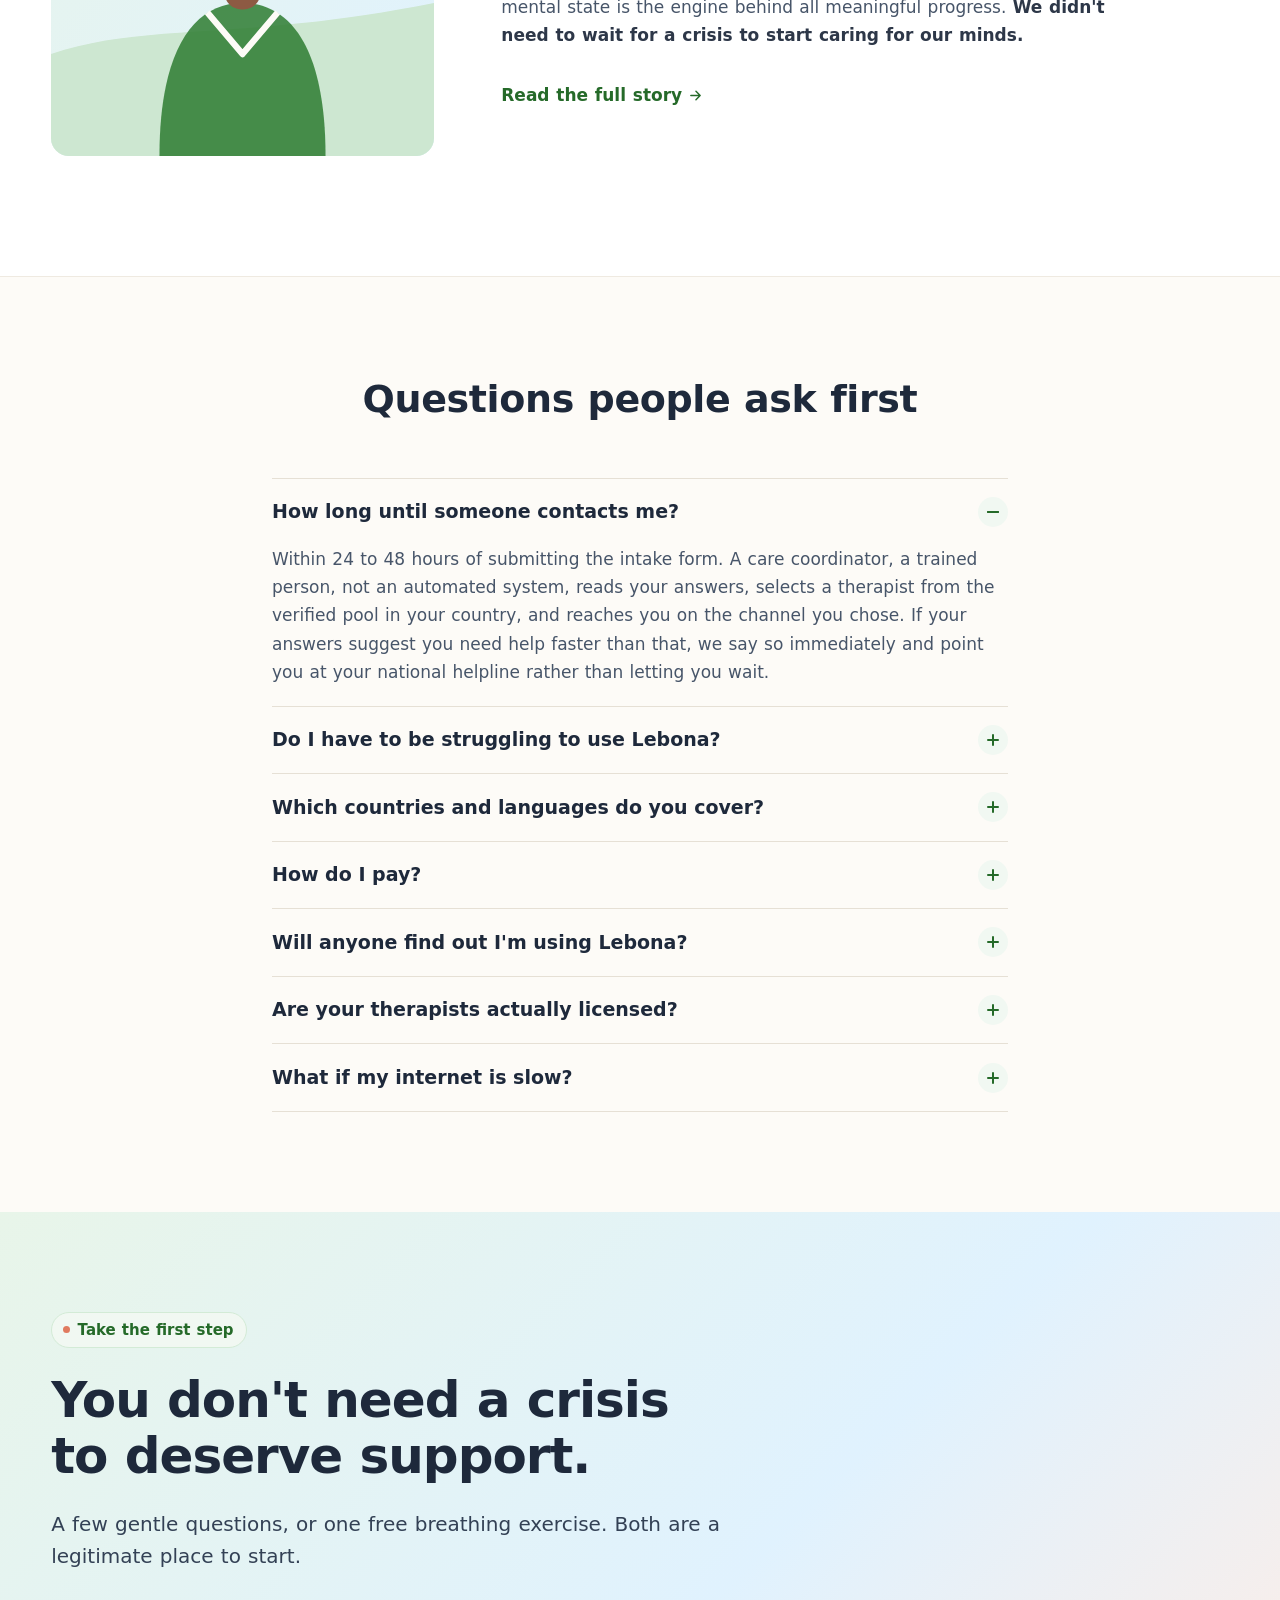
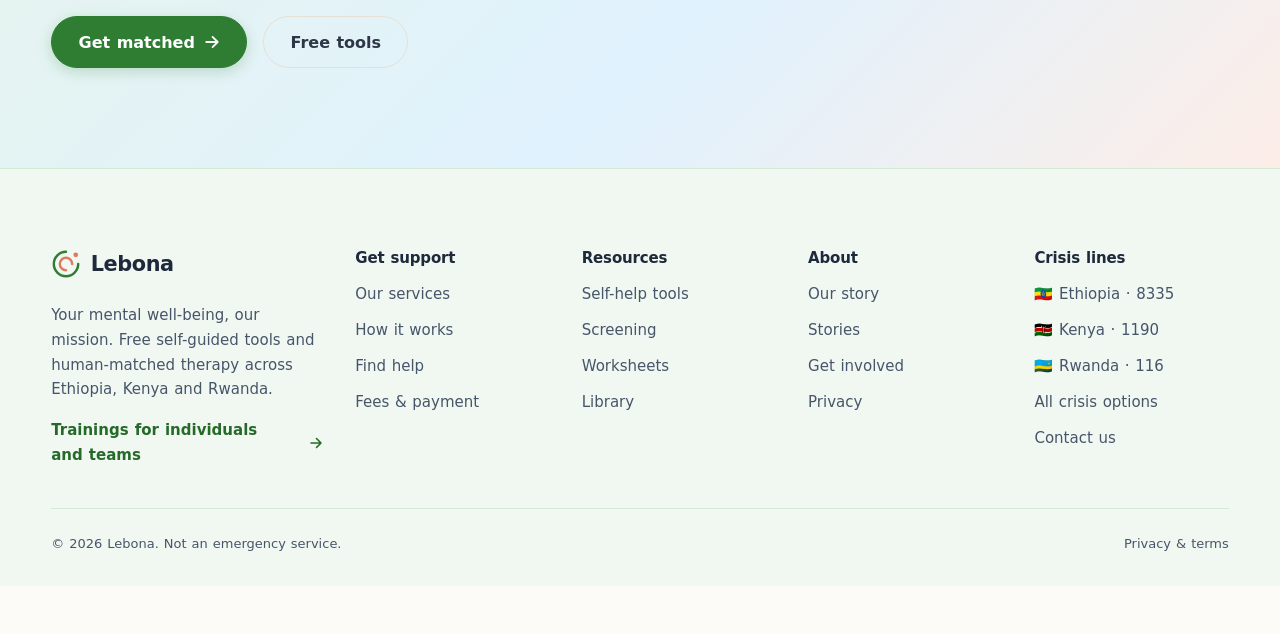
==== commit 448b00ef: "Apply 24 Sept design review and restore missing site assets The assets/ folder (CSS, JS, images) was" ====
--- a/index.html
+++ b/index.html
@@ -3,13 +3,13 @@
 <head>
 <meta charset="utf-8">
 <meta name="viewport" content="width=device-width, initial-scale=1">
-<meta name="theme-color" content="#143C34">
+<meta name="theme-color" content="#FDFBF7">
 <link rel="preconnect" href="https://fonts.googleapis.com">
 <link rel="preconnect" href="https://fonts.gstatic.com" crossorigin>
 <link rel="stylesheet" href="https://fonts.googleapis.com/css2?family=Plus+Jakarta+Sans:wght@400;500;600;700;800&family=Inter:wght@300..700&family=IBM+Plex+Mono:wght@400;500&family=Noto+Sans+Ethiopic:wght@400;500;700&display=swap">
 <link rel="stylesheet" href="assets/css/lebona.css">
 <script>document.documentElement.className="js";</script>
-<link rel="icon" href="data:image/svg+xml,%3Csvg xmlns='http://www.w3.org/2000/svg' viewBox='0 0 32 32'%3E%3Crect width='32' height='32' rx='7' fill='%23FBF7F0'/%3E%3Cpath d='M27 16a11 11 0 1 1-11-11' stroke='%23143C34' stroke-width='2.6' stroke-linecap='round' fill='none'/%3E%3Cpath d='M21.5 16A5.5 5.5 0 1 0 16 21.5' stroke='%23BC5E3B' stroke-width='2.6' stroke-linecap='round' fill='none'/%3E%3C/svg%3E">
+<link rel="icon" href="data:image/svg+xml,%3Csvg xmlns='http://www.w3.org/2000/svg' viewBox='0 0 32 32'%3E%3Crect width='32' height='32' rx='7' fill='%23E8F5E9'/%3E%3Cpath d='M27 16a11 11 0 1 1-11-11' stroke='%232E7D32' stroke-width='2.6' stroke-linecap='round' fill='none'/%3E%3Cpath d='M21.5 16A5.5 5.5 0 1 0 16 21.5' stroke='%23E07A5F' stroke-width='2.6' stroke-linecap='round' fill='none'/%3E%3C/svg%3E">
 <title>Lebona, Mental wellness starts before the breakdown</title>
 <meta name="description" content="Everyday mental wellness for East Africa. Free self-guided tools, plus a care coordinator who personally matches you with a verified psychologist in Ethiopia, Kenya or Rwanda, in your language.">
 <meta property="og:title" content="Lebona, Mental wellness starts before the breakdown">
@@ -30,7 +30,7 @@
 
     <div class="wrap wrap--wide">
       <div class="hero__inner">
-        <span class="label label--accent" data-reveal>Here for East Africa</span>
+        <span class="label label--accent" data-reveal>Your mental well-being, our mission</span>
         <h1 class="display hero__title" data-reveal>
           Mental wellness starts before the <span class="accent">breakdown.</span>
         </h1>
@@ -48,48 +48,48 @@
           <a class="btn btn--ghost btn--lg" href="resources.html#tools">Start with free tools</a>
         </div>
 
+        <div class="hero__value" data-reveal>
+          <span><svg width="16" height="16" viewBox="0 0 16 16" fill="none" aria-hidden="true"><circle cx="8" cy="8" r="6.8" stroke="currentColor" stroke-width="1.4"/><path d="m5 8.2 2 2L11 6" stroke="currentColor" stroke-width="1.5" stroke-linecap="round" stroke-linejoin="round"/></svg>Instant access to free self-help tools</span>
+          <span class="sep" aria-hidden="true"></span>
+          <span><svg width="16" height="16" viewBox="0 0 16 16" fill="none" aria-hidden="true"><circle cx="8" cy="8" r="6.8" stroke="currentColor" stroke-width="1.4"/><path d="m5 8.2 2 2L11 6" stroke="currentColor" stroke-width="1.5" stroke-linecap="round" stroke-linejoin="round"/></svg>Personal matching in 24–48 hrs</span>
+        </div>
+
+        <div class="local-strip" data-reveal aria-live="polite">
+          <span class="local-strip__flag" data-region-flag aria-hidden="true"></span>
+          <span class="local-strip__title">Showing support for <span data-crisis-country>Ethiopia</span>
+            · <button type="button" data-open-region>Change country</button></span>
+          <span class="local-strip__meta">Helpline <a href="tel:8335" data-crisis-tel><span data-crisis-num>8335</span></a>
+            · Pay with <span data-region-pay>Telebirr, CBE or Awash Bank</span>
+            · Psychologists verified by the <span data-region-board>Ethiopian Ministry of Health</span></span>
+        </div>
+
         <div class="hero__note" data-reveal>
-          <svg width="18" height="18" viewBox="0 0 20 20" fill="none" aria-hidden="true" style="color:var(--clay-600);flex:none;margin-top:2px">
+          <svg width="18" height="18" viewBox="0 0 20 20" fill="none" aria-hidden="true" style="color:var(--alert-600);flex:none;margin-top:2px">
             <circle cx="10" cy="10" r="8.2" stroke="currentColor" stroke-width="1.5"/>
             <path d="M10 6v5M10 13.6v.4" stroke="currentColor" stroke-width="1.6" stroke-linecap="round"/>
           </svg>
-          <span>Matching is done by people, so it takes 24–48 hours. It is not for emergencies.
-            If you are in crisis, call <b data-crisis-country>Ethiopia</b>'s helpline
-            <a href="tel:952" data-crisis-tel style="color:var(--clay-700);border-bottom:1px solid var(--clay-300)"><span data-crisis-num>952</span></a> now.</span>
-        </div>
-
-        <div class="hero__steps" data-reveal>
-          <div class="hero__step">
-            <span class="num">Step 1</span>
-            <h3>Complete the intake form</h3>
-            <p>About 8 minutes. No account, no payment.</p>
-          </div>
-          <div class="hero__step">
-            <span class="num">Step 2</span>
-            <h3>Care coordinator review</h3>
-            <p>A person reads it within 24–48 hours.</p>
-          </div>
-          <div class="hero__step">
-            <span class="num">Step 3</span>
-            <h3>Direct outreach &amp; booking</h3>
-            <p>We reach you on WhatsApp, Telegram or by phone.</p>
-          </div>
-        </div>
-      </div>
-    </div>
-  </section>
-
-  <!-- ============ TICKER ============ -->
-  <div class="ticker" aria-hidden="true">
-    <div class="ticker__track">
-      <span class="ticker__item"><svg width="14" height="14" viewBox="0 0 14 14" fill="none"><circle cx="7" cy="7" r="6" stroke="currentColor" stroke-width="1.4"/><path d="m4.4 7.2 1.8 1.8L9.8 5.4" stroke="currentColor" stroke-width="1.4" stroke-linecap="round" stroke-linejoin="round"/></svg>Verified, board-licensed psychologists</span>
-      <span class="ticker__item"><svg width="14" height="14" viewBox="0 0 14 14" fill="none"><circle cx="7" cy="7" r="6" stroke="currentColor" stroke-width="1.4"/><path d="m4.4 7.2 1.8 1.8L9.8 5.4" stroke="currentColor" stroke-width="1.4" stroke-linecap="round" stroke-linejoin="round"/></svg>English · አማርኛ · Kiswahili · Kinyarwanda</span>
-      <span class="ticker__item"><svg width="14" height="14" viewBox="0 0 14 14" fill="none"><circle cx="7" cy="7" r="6" stroke="currentColor" stroke-width="1.4"/><path d="m4.4 7.2 1.8 1.8L9.8 5.4" stroke="currentColor" stroke-width="1.4" stroke-linecap="round" stroke-linejoin="round"/></svg>WhatsApp · Telegram · Phone</span>
-      <span class="ticker__item"><svg width="14" height="14" viewBox="0 0 14 14" fill="none"><circle cx="7" cy="7" r="6" stroke="currentColor" stroke-width="1.4"/><path d="m4.4 7.2 1.8 1.8L9.8 5.4" stroke="currentColor" stroke-width="1.4" stroke-linecap="round" stroke-linejoin="round"/></svg>Telebirr · M-Pesa · MTN &amp; Airtel Money</span>
-      <span class="ticker__item"><svg width="14" height="14" viewBox="0 0 14 14" fill="none"><circle cx="7" cy="7" r="6" stroke="currentColor" stroke-width="1.4"/><path d="m4.4 7.2 1.8 1.8L9.8 5.4" stroke="currentColor" stroke-width="1.4" stroke-linecap="round" stroke-linejoin="round"/></svg>Free self-guided tools, no login</span>
-      <span class="ticker__item"><svg width="14" height="14" viewBox="0 0 14 14" fill="none"><circle cx="7" cy="7" r="6" stroke="currentColor" stroke-width="1.4"/><path d="m4.4 7.2 1.8 1.8L9.8 5.4" stroke="currentColor" stroke-width="1.4" stroke-linecap="round" stroke-linejoin="round"/></svg>Works on low bandwidth</span>
-    </div>
-  </div>
+          <span>Lebona matching takes 24–48 hours and is not for emergencies. In crisis visit
+            <a href="crisis.html">Crisis Support</a>.</span>
+        </div>
+      </div>
+    </div>
+  </section>
+
+  <!-- ============ TRUST BADGES (static, replaces the scrolling ticker) ============ -->
+  <section class="badges-row" aria-label="Why people trust Lebona">
+    <div class="wrap wrap--wide">
+      <ul class="badges" style="list-style:none">
+        <li class="badge" data-reveal><span class="badge__icon"><svg width="22" height="22" viewBox="0 0 24 24" fill="none" aria-hidden="true"><circle cx="12" cy="12" r="9" stroke="currentColor" stroke-width="1.6"/><path d="M3 12h18M12 3c3 3 3 15 0 18M12 3c-3 3-3 15 0 18" stroke="currentColor" stroke-width="1.6"/></svg></span>
+          <div><strong>4 languages</strong><span>English, አማርኛ, Kiswahili, Kinyarwanda</span></div></li>
+        <li class="badge" data-reveal><span class="badge__icon"><svg width="22" height="22" viewBox="0 0 24 24" fill="none" aria-hidden="true"><circle cx="12" cy="12" r="9" stroke="currentColor" stroke-width="1.6"/><path d="M12 7v5l3.2 2.2" stroke="currentColor" stroke-width="1.6" stroke-linecap="round" stroke-linejoin="round"/></svg></span>
+          <div><strong>48h response</strong><span>A real person reaches out</span></div></li>
+        <li class="badge" data-reveal><span class="badge__icon"><svg width="22" height="22" viewBox="0 0 24 24" fill="none" aria-hidden="true"><path d="M12 2.5 4.5 5.5v5.8c0 4.6 3.1 8.2 7.5 9.7 4.4-1.5 7.5-5.1 7.5-9.7V5.5L12 2.5Z" stroke="currentColor" stroke-width="1.6" stroke-linejoin="round"/><path d="m8.6 12 2.4 2.4 4.4-4.6" stroke="currentColor" stroke-width="1.6" stroke-linecap="round" stroke-linejoin="round"/></svg></span>
+          <div><strong>100% verified</strong><span>Board-licensed psychologists</span></div></li>
+        <li class="badge" data-reveal><span class="badge__icon"><svg width="22" height="22" viewBox="0 0 24 24" fill="none" aria-hidden="true"><path d="M12 21s-8-4.8-8-10.6A4.6 4.6 0 0 1 12 7.6a4.6 4.6 0 0 1 8 2.8C20 16.2 12 21 12 21Z" stroke="currentColor" stroke-width="1.6" stroke-linejoin="round"/></svg></span>
+          <div><strong>Free tools</strong><span>No login, works on low bandwidth</span></div></li>
+      </ul>
+    </div>
+  </section>
 
   <!-- ============ PREVENTIVE CASE ============ -->
   <section class="section on-dark grain relative">
@@ -100,12 +100,12 @@
           <h2 class="h2 mt-5" data-reveal>Care shouldn't start at the emergency room.</h2>
         </div>
         <div>
-          <p class="lede" data-reveal style="color:#BFD3CD;max-width:40rem">
+          <p class="lede" data-reveal style="max-width:40rem">
             Consider a young professional navigating workplace stress. Without daily
             management tools, that stress gradually turns into severe burnout, isolation
             and anxiety, and only then does anyone call it a mental health problem.
           </p>
-          <p class="mt-5" data-reveal style="color:#A9BFB8;max-width:40rem">
+          <p class="mt-5" data-reveal style="max-width:40rem">
             Lebona is built to step in long before that. Just as we invest in preventive
             physical health through nutrition and movement, we need accessible, everyday
             preventive mental health. Regular, proactive self-care builds the emotional
@@ -121,9 +121,9 @@
     </div>
 
     <div class="wrap wrap--wide mt-8">
-      <div class="stats" style="border-color:rgba(255,253,249,.17);background:rgba(255,253,249,.17)">
+      <div class="stats">
         <div class="stat"><div class="stat__num"><span data-count="1" data-suffix=" in 8">0</span></div><div class="stat__label">Adults live with a mental health condition worldwide</div></div>
-        <div class="stat"><div class="stat__num"><span data-count="8" data-suffix=" min">0</span></div><div class="stat__label">To complete the intake form, one question at a time</div></div>
+        <div class="stat"><div class="stat__num"><span data-count="3" data-suffix=" countries">0</span></div><div class="stat__label">Ethiopia, Kenya and Rwanda, each with its own verified therapist pool</div></div>
         <div class="stat"><div class="stat__num"><span data-count="48" data-suffix="h">0</span></div><div class="stat__label">Maximum wait before a care coordinator reaches you</div></div>
         <div class="stat"><div class="stat__num">Free</div><div class="stat__label">Every self-guided tool, worksheet and screening on this site</div></div>
       </div>
@@ -138,41 +138,42 @@
         <h2 class="h2 mt-5">One region, three doors in</h2>
         <p class="lede">Your country decides which pool of licensed psychologists your
           coordinator draws from, which helpline we show you, and how you pay.</p>
+        <button class="btn btn--sm mt-5" type="button" data-open-region>Choose your country</button>
       </div>
 
       <div class="grid cols-3 mt-8">
-        <article class="card card--hover" data-reveal>
-          <span class="num">Ethiopia</span>
+        <article class="card card--hover" data-reveal data-country-card="ET">
+          <span class="num">🇪🇹 Ethiopia</span>
           <h3 class="mt-4">አማርኛ and local languages</h3>
           <p>Our home base. The deepest therapist network and the strongest local
             partnerships, with matching in Amharic, Afaan Oromoo, Tigrinya and English.</p>
           <div class="card__foot">
             <div class="flex gap-3 wrap-flex">
-              <span class="pill pill--green pill--dot">Helpline 952</span>
+              <a class="pill pill--green pill--dot" href="tel:8335">Helpline 8335</a>
               <span class="pill">Telebirr · CBE · Awash</span>
             </div>
           </div>
         </article>
-        <article class="card card--hover" data-reveal>
-          <span class="num">Kenya</span>
+        <article class="card card--hover" data-reveal data-country-card="KE">
+          <span class="num">🇰🇪 Kenya</span>
           <h3 class="mt-4">Kiswahili and English</h3>
           <p>High digital-health adoption and mature mobile money, so paying for a session
             takes seconds. Strong corporate and workplace wellness programmes.</p>
           <div class="card__foot">
             <div class="flex gap-3 wrap-flex">
-              <span class="pill pill--green pill--dot">Helpline 1190</span>
+              <a class="pill pill--green pill--dot" href="tel:1190">Helpline 1190</a>
               <span class="pill">M-Pesa</span>
             </div>
           </div>
         </article>
-        <article class="card card--hover" data-reveal>
-          <span class="num">Rwanda</span>
+        <article class="card card--hover" data-reveal data-country-card="RW">
+          <span class="num">🇷🇼 Rwanda</span>
           <h3 class="mt-4">Kinyarwanda and English</h3>
           <p>Progressive digital health policy and clear cross-border frameworks, which
             means a clean, well-regulated environment for online care.</p>
           <div class="card__foot">
             <div class="flex gap-3 wrap-flex">
-              <span class="pill pill--green pill--dot">Helpline 116</span>
+              <a class="pill pill--green pill--dot" href="tel:116">Helpline 116</a>
               <span class="pill">MTN · Airtel Money</span>
             </div>
           </div>
@@ -269,12 +270,12 @@
           <div>
             <h3>Crisis &amp; emergency helplines</h3>
             <div class="flex gap-3 mt-4 wrap-flex">
-              <span class="pill">952</span><span class="pill">1190</span><span class="pill">116</span>
+              <a class="pill" href="tel:8335">🇪🇹 8335</a><a class="pill" href="tel:1190">🇰🇪 1190</a><a class="pill" href="tel:116">🇷🇼 116</a>
             </div>
           </div>
           <div>
             <p>Immediate, localised support numbers for the times when waiting is not an option.
-              Always one tap away, in the bar at the top of every page, and never behind a form.</p>
+              Always one tap away, in the bar at the bottom of every page, and never behind a form.</p>
             <a class="link mt-4" href="crisis.html">Crisis support
               <svg width="13" height="13" viewBox="0 0 14 14" fill="none"><path d="M2 7h10M7.5 2.5 12 7l-4.5 4.5" stroke="currentColor" stroke-width="1.6" stroke-linecap="round" stroke-linejoin="round"/></svg></a>
           </div>
@@ -301,7 +302,7 @@
           </div>
           <h3>Complete the intake form</h3>
           <p>Your country, language, what you'd like support with, a short well-being check,
-            and how you'd like to be contacted. Around eight minutes, one question per screen.</p>
+            and how you'd like to be contacted. One question per screen, and you can stop at any point.</p>
         </div>
 
         <div class="card" data-reveal>
@@ -331,7 +332,7 @@
         <h3 class="h4" style="color:var(--alert-700)">Because a person does the matching, there is a wait</h3>
         <p class="mt-3" style="color:#6E241C;max-width:48rem">This service is not for immediate
           medical emergencies. If you are in crisis, contact your national helpline directly, 
-          <strong>Ethiopia 952 · Kenya 1190 · Rwanda 116</strong>, or go to the nearest health
+          <strong>Ethiopia <a href="tel:8335" style="color:var(--alert-700);font-weight:600;text-decoration:underline;text-underline-offset:3px">8335</a> · Kenya <a href="tel:1190" style="color:var(--alert-700);font-weight:600;text-decoration:underline;text-underline-offset:3px">1190</a> · Rwanda <a href="tel:116" style="color:var(--alert-700);font-weight:600;text-decoration:underline;text-underline-offset:3px">116</a></strong>, or go to the nearest health
           facility. Do not wait for manual matching.</p>
         <div class="card__foot"><a class="btn btn--sm btn--accent" href="crisis.html">See all crisis options</a></div>
       </div>
@@ -427,7 +428,7 @@
             <span class="label label--accent">Take the first step</span>
             <h2 class="h1 mt-5">You don't need a crisis to deserve support.</h2>
             <p class="lede mt-5">
-              Eight minutes of questions, or one free breathing exercise. Both are a
+              A few gentle questions, or one free breathing exercise. Both are a
               legitimate place to start.
             </p>
             <div class="flex gap-4 mt-7 wrap-flex">
--- a/assets/css/lebona.css
+++ b/assets/css/lebona.css
@@ -0,0 +1,901 @@
+/* ==========================================================================
+   Lebona design system
+   Calm, light palette: soft mint + warm cream + sky, slate ink, terracotta accent.
+   No dark sections, no italics, no ALL-CAPS labels.
+   ========================================================================== */
+
+:root {
+  /* Brand */
+  --green-50:  #F1F8F2;
+  --green-100: #E8F5E9;
+  --green-200: #D3EBD6;
+  --green-300: #A9D5AF;
+  --green-500: #43A047;
+  --green-600: #2E7D32;
+  --green-700: #256A29;
+  --green-800: #1B5220;
+
+  --sky-50:  #F0F9FF;
+  --sky-100: #E0F2FE;
+  --sky-200: #BAE6FD;
+  --sky-600: #0369A1;
+
+  --clay-100: #FCEDE7;
+  --clay-200: #F8D8CC;
+  --clay-300: #F0B9A8;
+  --clay-500: #E07A5F;   /* soft terracotta / peach, decorative */
+  --clay-600: #C85C40;
+  --clay-700: #A8452C;   /* terracotta for text: 5.3:1 on white */
+
+  --ochre-100: #FEF6E4;
+  --ochre-300: #F5D89A;
+  --ochre-700: #7A5008;
+
+  --sand-50:  #FDFBF7;   /* page background, warm cream */
+  --sand-100: #FAF7F1;
+  --sand-200: #F5F0E7;
+  --sand-300: #E9E1D2;
+
+  --ink-900: #1E293B;    /* dark slate, never pure black */
+  --ink-800: #2D3748;
+  --ink-700: #334155;
+  --ink-600: #475569;    /* muted text: 7.2:1 on cream */
+  --ink-500: #56657A;    /* faint text: 5.6:1 on cream, 5.9:1 on white */
+
+  --alert-100: #FDECEA;
+  --alert-200: #F7CFC9;
+  --alert-600: #C0392B;
+  --alert-700: #9B2C1F;
+
+  --white: #FFFFFF;
+  --line: #E6E0D5;
+  --line-soft: #EFEAE1;
+  --text: var(--ink-700);
+  --text-muted: var(--ink-600);
+  --text-faint: var(--ink-500);
+
+  /* Type */
+  --font-display: "Plus Jakarta Sans", "Noto Sans Ethiopic", system-ui, sans-serif;
+  --font-sans: "Inter", "Noto Sans Ethiopic", system-ui, -apple-system, "Segoe UI", sans-serif;
+  --font-mono: "IBM Plex Mono", ui-monospace, "SFMono-Regular", monospace;
+
+  --t-xs:   .8125rem;
+  --t-sm:   .9375rem;
+  --t-base: 1.0625rem;  /* 17px body on desktop */
+  --t-lg:   1.1875rem;
+  --t-xl:   1.4375rem;
+  --t-2xl:  clamp(1.5rem, 1.2rem + 1.2vw, 1.875rem);
+  --t-3xl:  clamp(1.75rem, 1.35rem + 1.7vw, 2.375rem);
+  --t-4xl:  clamp(2rem, 1.5rem + 2.3vw, 3.125rem);
+  --t-5xl:  clamp(2.125rem, 1.5rem + 3vw, 3.75rem);
+
+  /* Space */
+  --sp-1: .25rem; --sp-2: .5rem; --sp-3: .75rem; --sp-4: 1rem;
+  --sp-5: 1.5rem; --sp-6: 2rem;  --sp-7: 2.75rem; --sp-8: 3.5rem;
+  --section-y: clamp(3.5rem, 2rem + 6vw, 6.25rem);   /* 56px mobile → 100px desktop */
+  --gutter: max(16px, env(safe-area-inset-left), 4vw);
+
+  /* Shape */
+  --r-sm: 8px; --r-md: 12px; --r-lg: 18px; --r-xl: 26px; --r-pill: 999px;
+  --shadow-sm: 0 1px 2px rgba(30, 41, 59, .05), 0 1px 3px rgba(30, 41, 59, .04);
+  --shadow-md: 0 4px 14px rgba(30, 41, 59, .07), 0 1px 3px rgba(30, 41, 59, .05);
+  --shadow-lg: 0 18px 44px rgba(30, 41, 59, .10), 0 3px 8px rgba(30, 41, 59, .05);
+
+  --header-h: 72px;
+  --sos-h: 48px;
+  --ease: cubic-bezier(.22, .8, .3, 1);
+}
+
+@media (max-width: 640px) {
+  :root { --t-base: 1rem; --t-sm: .9375rem; --t-lg: 1.125rem; --header-h: 64px; --sos-h: 52px; }
+}
+
+/* ---------- Reset ---------- */
+*, *::before, *::after { box-sizing: border-box; }
+html { -webkit-text-size-adjust: 100%; scroll-behavior: smooth; scroll-padding-top: calc(var(--header-h) + 16px); }
+@media (prefers-reduced-motion: reduce) { html { scroll-behavior: auto; } }
+body {
+  margin: 0;
+  font-family: var(--font-sans);
+  font-size: var(--t-base);
+  font-weight: 400;
+  line-height: 1.65;
+  color: var(--text);
+  background: var(--sand-50);
+  word-spacing: .05em;
+  -webkit-font-smoothing: antialiased;
+  text-rendering: optimizeLegibility;
+  overflow-x: hidden;
+  padding-bottom: var(--sos-h);
+}
+body.quiz-page { padding-bottom: 0; }
+img, svg, video { max-width: 100%; display: block; }
+svg { flex-shrink: 0; }
+h1, h2, h3, h4, h5 { margin: 0; font-family: var(--font-display); color: var(--ink-900); font-weight: 700; line-height: 1.2; text-wrap: balance; letter-spacing: -.01em; }
+p { margin: 0; text-wrap: pretty; }
+a { color: inherit; text-decoration: none; }
+button, input, select, textarea { font: inherit; color: inherit; }
+button { cursor: pointer; }
+strong, b { font-weight: 600; color: var(--ink-800); }
+em, i { font-style: normal; }
+ul, ol { margin: 0; padding: 0; }
+blockquote { margin: 0; }
+[hidden] { display: none !important; }
+:focus-visible { outline: 3px solid var(--sky-600); outline-offset: 3px; border-radius: 4px; }
+::selection { background: var(--green-200); color: var(--ink-900); }
+
+.sr-only { position: absolute !important; width: 1px; height: 1px; padding: 0; margin: -1px; overflow: hidden; clip: rect(0 0 0 0); white-space: nowrap; border: 0; }
+.skip { position: absolute; left: 12px; top: -60px; z-index: 200; background: var(--ink-900); color: #fff; padding: .6rem 1rem; border-radius: var(--r-sm); }
+.skip:focus { top: 12px; }
+
+/* ---------- Layout ---------- */
+.wrap { width: 100%; max-width: calc(68rem + var(--gutter) * 2); margin-inline: auto; padding-inline: var(--gutter); }
+.wrap--wide { max-width: calc(76rem + var(--gutter) * 2); }
+.wrap--narrow { max-width: calc(46rem + var(--gutter) * 2); }
+
+.section { padding-block: var(--section-y); position: relative; }
+.section--tight { padding-block: clamp(2.5rem, 1.5rem + 4vw, 4rem); }
+.section--tall { padding-block: clamp(4rem, 2rem + 8vw, 7.5rem); }
+.section + .section:not([class*="on-"]):not(.cta-band) { border-top: 1px solid var(--line-soft); }
+
+.on-sand  { background: var(--sand-200); }
+.on-paper { background: var(--white); }
+.on-dark  { background: linear-gradient(160deg, var(--green-100) 0%, var(--sky-100) 100%); color: var(--ink-700); }
+.on-dark .muted, .on-dark .faint { color: var(--ink-600); }
+.grain { position: relative; isolation: isolate; }
+.relative { position: relative; }
+
+.grid { display: grid; gap: clamp(1rem, .6rem + 1.4vw, 1.75rem); }
+.cols-2 { grid-template-columns: repeat(2, minmax(0, 1fr)); }
+.cols-3 { grid-template-columns: repeat(3, minmax(0, 1fr)); }
+.cols-4 { grid-template-columns: repeat(4, minmax(0, 1fr)); }
+@media (max-width: 1000px) { .cols-4 { grid-template-columns: repeat(2, minmax(0, 1fr)); } .cols-3 { grid-template-columns: repeat(2, minmax(0, 1fr)); } }
+@media (max-width: 680px)  { .cols-2, .cols-3, .cols-4 { grid-template-columns: minmax(0, 1fr) !important; } }
+
+.split { display: grid; grid-template-columns: minmax(0, 1fr) minmax(0, 1.9fr); gap: clamp(2rem, 1rem + 4vw, 5rem); align-items: start; }
+.split__aside { position: sticky; top: calc(var(--header-h) + 1.5rem); }
+@media (max-width: 900px) { .split { grid-template-columns: minmax(0, 1fr); } .split__aside { position: static; } }
+
+.section-head { max-width: 46rem; }
+.section-head .lede { margin-top: var(--sp-4); }
+
+.flex { display: flex; }
+.wrap-flex { flex-wrap: wrap; }
+.items-center { align-items: center; }
+.gap-3 { gap: var(--sp-3); }
+.gap-4 { gap: var(--sp-4); }
+.stack { display: flex; flex-direction: column; gap: var(--sp-4); }
+.stack-lg { display: flex; flex-direction: column; gap: var(--sp-6); }
+.mx-auto { margin-inline: auto; }
+.mt-1 { margin-top: var(--sp-1); } .mt-2 { margin-top: var(--sp-2); } .mt-3 { margin-top: var(--sp-3); }
+.mt-4 { margin-top: var(--sp-4); } .mt-5 { margin-top: var(--sp-5); } .mt-6 { margin-top: var(--sp-6); }
+.mt-7 { margin-top: var(--sp-7); } .mt-8 { margin-top: var(--sp-8); }
+.mb-5 { margin-bottom: var(--sp-5); }
+
+/* ---------- Typography ---------- */
+.display {
+  font-size: var(--t-5xl);
+  font-weight: 700;
+  line-height: 1.1;
+  letter-spacing: -.02em;
+  color: var(--ink-900);
+}
+.h1 { font-size: var(--t-4xl); font-weight: 700; line-height: 1.12; letter-spacing: -.02em; }
+.h2 { font-size: var(--t-3xl); font-weight: 700; line-height: 1.18; }
+.h3 { font-size: var(--t-2xl); font-weight: 600; line-height: 1.25; }
+.h4 { font-size: var(--t-lg);  font-weight: 600; line-height: 1.35; }
+.lede { font-size: clamp(1.0625rem, 1rem + .35vw, 1.25rem); line-height: 1.6; color: var(--ink-700); max-width: 42rem; }
+.small { font-size: var(--t-sm); line-height: 1.6; }
+.muted { color: var(--text-muted); }
+.faint { color: var(--text-faint); }
+.serif { font-family: var(--font-display); font-weight: 500; }
+.accent { color: var(--green-600); }
+
+.label {
+  display: inline-flex; align-items: center; gap: .5rem;
+  font-family: var(--font-sans); font-size: var(--t-sm); font-weight: 600;
+  color: var(--ink-600); letter-spacing: 0;
+  padding: .3rem .8rem .3rem .65rem; border-radius: var(--r-pill);
+  background: var(--white); border: 1px solid var(--line);
+}
+.label::before { content: ""; width: 7px; height: 7px; border-radius: 50%; background: var(--green-500); flex: none; }
+.label--accent { color: var(--green-700); background: var(--green-50); border-color: var(--green-200); }
+.label--accent::before { background: var(--clay-500); }
+.label--light { color: var(--green-800); background: rgba(255, 255, 255, .7); border-color: var(--green-200); }
+.label--bare { padding: 0; background: none; border: 0; }
+.label--bare::before { display: none; }
+
+.num { font-family: var(--font-mono); font-size: var(--t-xs); font-weight: 500; color: var(--clay-700); letter-spacing: .02em; display: inline-block; }
+.mb-5.num { display: block; }
+
+.link { display: inline-flex; align-items: center; gap: .4rem; color: var(--green-700); font-weight: 600; text-underline-offset: 4px; }
+.link:hover { text-decoration: underline; }
+.link svg { transition: transform .2s var(--ease); }
+.link:hover svg { transform: translateX(3px); }
+.link--quiet { color: var(--ink-600); font-weight: 500; }
+.link--quiet:hover { color: var(--green-700); }
+
+.prose > * + * { margin-top: 1.1em; }
+.prose h2 { font-size: var(--t-2xl); margin-top: 2.2em; scroll-margin-top: calc(var(--header-h) + 20px); }
+.prose h3 { font-size: var(--t-lg); margin-top: 1.8em; }
+.prose h2:first-child, .prose h3:first-child { margin-top: 0; }
+.prose p, .prose li { color: var(--ink-700); }
+.prose ul { padding-left: 1.2rem; }
+.prose a:not(.btn) { color: var(--green-700); text-decoration: underline; text-underline-offset: 3px; }
+.prose .card h3 { margin-top: 0; }
+
+.quote { font-family: var(--font-display); font-size: var(--t-2xl); font-weight: 500; line-height: 1.4; color: var(--ink-900); letter-spacing: -.01em; }
+.quote__mark { display: block; font-family: var(--font-display); font-size: 4.5rem; line-height: .7; color: var(--clay-500); height: 2.2rem; }
+.byline { display: flex; align-items: center; gap: .9rem; margin-top: var(--sp-6); }
+.byline__avatar { width: 46px; height: 46px; border-radius: 50%; display: grid; place-items: center; background: var(--green-100); color: var(--green-700); font-weight: 700; font-family: var(--font-display); }
+.byline__name { display: block; font-weight: 600; color: var(--ink-900); }
+.byline__meta { display: block; font-size: var(--t-sm); color: var(--text-faint); }
+
+/* ---------- Buttons ---------- */
+.btn {
+  --btn-bg: var(--white); --btn-fg: var(--green-700); --btn-bd: var(--green-300);
+  display: inline-flex; align-items: center; justify-content: center; gap: .55rem;
+  min-height: 46px; padding: .7rem 1.35rem;
+  font-family: var(--font-sans); font-size: var(--t-sm); font-weight: 600; line-height: 1.2;
+  color: var(--btn-fg); background: var(--btn-bg); border: 1.5px solid var(--btn-bd);
+  border-radius: var(--r-pill); text-align: center;
+  transition: background .2s, border-color .2s, color .2s, transform .2s var(--ease), box-shadow .2s;
+}
+.btn:hover { --btn-bg: var(--green-50); --btn-bd: var(--green-500); }
+.btn:active { transform: translateY(1px); }
+.btn svg { transition: transform .2s var(--ease); }
+.btn:hover svg { transform: translateX(2px); }
+.btn--accent { --btn-bg: var(--green-600); --btn-fg: #fff; --btn-bd: var(--green-600); box-shadow: 0 4px 14px rgba(46, 125, 50, .22); }
+.btn--accent:hover { --btn-bg: var(--green-700); --btn-bd: var(--green-700); }
+.btn--ghost { --btn-bg: transparent; --btn-fg: var(--ink-800); --btn-bd: var(--line); }
+.btn--ghost:hover { --btn-bg: var(--white); --btn-bd: var(--ink-500); }
+.btn--light { --btn-bg: var(--white); --btn-fg: var(--alert-700); --btn-bd: var(--alert-200); }
+.btn--light:hover { --btn-bg: var(--alert-100); --btn-bd: var(--alert-600); }
+.btn--outline-light { --btn-bg: rgba(255, 255, 255, .6); --btn-fg: var(--green-800); --btn-bd: var(--green-300); }
+.btn--sm { min-height: 44px; padding: .55rem 1.05rem; font-size: var(--t-sm); }
+.btn--lg { min-height: 52px; padding: .85rem 1.65rem; font-size: 1rem; }
+.btn--block { width: 100%; }
+.header-actions .btn { white-space: nowrap; }
+.btn--danger { --btn-bg: var(--alert-600); --btn-fg: #fff; --btn-bd: var(--alert-600); }
+.btn--danger:hover { --btn-bg: var(--alert-700); --btn-bd: var(--alert-700); }
+.btn[disabled], .btn[aria-disabled="true"] { opacity: .45; cursor: not-allowed; transform: none; }
+
+/* ---------- Pills & chips ---------- */
+.pill {
+  display: inline-flex; align-items: center; gap: .4rem;
+  padding: .25rem .7rem; border-radius: var(--r-pill);
+  font-size: var(--t-xs); font-weight: 500; line-height: 1.5;
+  color: var(--ink-700); background: var(--sand-200); border: 1px solid var(--line);
+  white-space: nowrap;
+}
+.pill--green { color: var(--green-800); background: var(--green-50); border-color: var(--green-200); }
+.pill--clay { color: var(--clay-700); background: var(--clay-100); border-color: var(--clay-200); }
+.pill--sky { color: var(--sky-600); background: var(--sky-50); border-color: var(--sky-200); }
+.pill--dot::before { content: ""; width: 6px; height: 6px; border-radius: 50%; background: currentColor; }
+a.pill:hover { border-color: var(--green-500); }
+
+.chips { display: flex; flex-wrap: wrap; gap: .5rem; }
+.chip {
+  min-height: 44px; padding: .5rem 1.05rem; border-radius: var(--r-pill);
+  border: 1.5px solid var(--line); background: var(--white); color: var(--ink-700);
+  font-size: var(--t-sm); font-weight: 500; transition: all .18s;
+}
+.chip:hover { border-color: var(--green-300); }
+.chip.is-selected, .chip[aria-pressed="true"] { background: var(--green-600); border-color: var(--green-600); color: #fff; }
+
+/* ---------- Cards ---------- */
+.card {
+  position: relative; display: flex; flex-direction: column;
+  background: var(--white); border: 1px solid var(--line); border-radius: var(--r-lg);
+  padding: clamp(1.35rem, 1rem + 1vw, 2rem);
+  box-shadow: var(--shadow-sm);
+}
+.card > h3:not([class]) { font-size: var(--t-lg); font-weight: 600; }
+.card > p:not([class]), .card p.mt-3:not(.small):not(.faint) { color: var(--ink-600); }
+.card > h3 + p:not([class]) { margin-top: .6rem; }
+.card--hover { transition: transform .25s var(--ease), box-shadow .25s, border-color .25s; }
+.card--hover:hover { transform: translateY(-3px); box-shadow: var(--shadow-md); border-color: var(--green-200); }
+.card__icon { width: 54px; height: 54px; border-radius: var(--r-md); display: grid; place-items: center; background: var(--green-50); color: var(--green-600); margin-bottom: var(--sp-5); }
+.card__foot { margin-top: auto; padding-top: var(--sp-5); }
+.card.is-current { border-color: var(--green-500); box-shadow: 0 0 0 3px var(--green-100), var(--shadow-md); }
+.card .current-tag { position: absolute; top: 1rem; right: 1rem; }
+
+.empty { padding: 2rem; text-align: center; color: var(--text-muted); background: var(--white); border: 1px dashed var(--line); border-radius: var(--r-lg); margin-top: var(--sp-5); }
+
+/* ---------- Header ---------- */
+.site-header {
+  position: sticky; top: 0; z-index: 60;
+  background: rgba(253, 251, 247, .92);
+  backdrop-filter: saturate(1.4) blur(12px); -webkit-backdrop-filter: saturate(1.4) blur(12px);
+  border-bottom: 1px solid transparent;
+  transition: border-color .2s, box-shadow .2s;
+}
+.site-header.is-scrolled { border-bottom-color: var(--line); box-shadow: 0 2px 12px rgba(30, 41, 59, .04); }
+.site-header__inner { display: flex; align-items: center; gap: 1rem; height: var(--header-h); }
+
+.brand { display: inline-flex; align-items: center; gap: .6rem; color: var(--ink-900); flex: none; }
+.brand__word { font-family: var(--font-display); font-weight: 700; font-size: 1.3rem; letter-spacing: -.02em; line-height: 1; }
+.brand__tag { display: block; font-size: .72rem; font-weight: 500; color: var(--text-faint); letter-spacing: 0; margin-top: 3px; }
+
+.nav { display: flex; align-items: center; gap: .15rem; margin-left: auto; }
+.nav__item { position: relative; }
+.nav__link {
+  display: inline-flex; align-items: center; gap: .3rem;
+  padding: .55rem .8rem; border-radius: var(--r-pill);
+  font-size: var(--t-sm); font-weight: 500; color: var(--ink-700); white-space: nowrap;
+  background: none; border: 0; transition: background .15s, color .15s;
+}
+.nav__link:hover, .nav__item:focus-within > .nav__link { background: var(--green-50); color: var(--green-800); }
+.nav__link[aria-current="page"] { color: var(--green-700); font-weight: 600; }
+.nav__link--crisis, .nav__link--crisis[aria-current="page"] { color: var(--alert-700); }
+.nav__link--crisis:hover { background: var(--alert-100); color: var(--alert-700); }
+.nav__menu {
+  position: absolute; top: calc(100% + 6px); left: -.5rem; min-width: 250px;
+  padding: .5rem; background: var(--white); border: 1px solid var(--line); border-radius: var(--r-md);
+  box-shadow: var(--shadow-lg); opacity: 0; visibility: hidden; transform: translateY(4px);
+  transition: opacity .18s, transform .18s, visibility .18s;
+}
+.nav__item:hover > .nav__menu, .nav__item:focus-within > .nav__menu, .nav__item.is-open > .nav__menu { opacity: 1; visibility: visible; transform: none; }
+.nav__menu a { display: block; padding: .6rem .8rem; border-radius: var(--r-sm); font-size: var(--t-sm); color: var(--ink-800); font-weight: 500; }
+.nav__menu a span { display: block; font-weight: 400; color: var(--text-faint); font-size: var(--t-xs); }
+.nav__menu a:hover { background: var(--green-50); }
+
+.header-actions { display: flex; align-items: center; gap: .5rem; margin-left: .5rem; }
+
+/* Region picker */
+.region { position: relative; }
+.region__btn {
+  display: inline-flex; align-items: center; gap: .45rem; min-height: 44px;
+  padding: .45rem .8rem; border-radius: var(--r-pill);
+  background: var(--white); border: 1.5px solid var(--line);
+  font-size: var(--t-sm); font-weight: 500; color: var(--ink-800); white-space: nowrap;
+}
+.region__btn:hover { border-color: var(--green-300); }
+.region__flag { font-size: 1.15rem; line-height: 1; }
+.region__pop {
+  position: absolute; right: 0; top: calc(100% + 8px); width: min(320px, calc(100vw - 32px));
+  padding: 1rem; background: var(--white); border: 1px solid var(--line); border-radius: var(--r-lg);
+  box-shadow: var(--shadow-lg); z-index: 70;
+}
+.region__pop h4 { font-family: var(--font-sans); font-size: var(--t-xs); font-weight: 600; color: var(--text-faint); margin: 0 0 .5rem; }
+.region__pop h4:not(:first-child) { margin-top: 1rem; }
+.region__opts { display: grid; gap: .35rem; }
+.region__opts--lang { grid-template-columns: 1fr 1fr; }
+.region__opt {
+  display: flex; align-items: center; gap: .6rem; min-height: 44px; padding: .5rem .75rem;
+  border-radius: var(--r-md); border: 1.5px solid var(--line); background: var(--white);
+  font-size: var(--t-sm); text-align: left; color: var(--ink-800);
+}
+.region__opt:hover { border-color: var(--green-300); }
+.region__opt[aria-pressed="true"] { border-color: var(--green-600); background: var(--green-50); color: var(--green-800); font-weight: 600; }
+.region__opt small { margin-left: auto; font-family: var(--font-mono); font-size: var(--t-xs); color: var(--text-faint); }
+.region__note { font-size: var(--t-xs); color: var(--text-faint); margin-top: .75rem; line-height: 1.5; }
+
+.burger { display: none; width: 46px; height: 46px; border-radius: 50%; border: 1.5px solid var(--line); background: var(--white); align-items: center; justify-content: center; }
+.burger span, .burger span::before, .burger span::after { display: block; width: 18px; height: 2px; border-radius: 2px; background: var(--ink-900); position: relative; content: ""; }
+.burger span::before { position: absolute; top: -6px; } .burger span::after { position: absolute; top: 6px; }
+
+.drawer { position: fixed; inset: 0; z-index: 90; display: none; }
+.drawer.is-open { display: block; }
+.drawer__scrim { position: absolute; inset: 0; background: rgba(30, 41, 59, .35); }
+.drawer__panel {
+  position: absolute; right: 0; top: 0; bottom: 0; width: min(380px, 88vw);
+  background: var(--sand-50); padding: 1rem 1.25rem calc(1.5rem + env(safe-area-inset-bottom));
+  overflow-y: auto; box-shadow: var(--shadow-lg);
+  animation: drawerIn .28s var(--ease);
+}
+@keyframes drawerIn { from { transform: translateX(30px); opacity: 0; } }
+.drawer__top { display: flex; justify-content: space-between; align-items: center; margin-bottom: 1rem; }
+.drawer__close { width: 46px; height: 46px; border-radius: 50%; border: 1.5px solid var(--line); background: var(--white); display: grid; place-items: center; }
+.drawer__group { padding: .75rem 0; border-top: 1px solid var(--line); }
+.drawer__group h4 { font-family: var(--font-sans); font-size: var(--t-xs); font-weight: 600; color: var(--text-faint); margin-bottom: .25rem; }
+.drawer__group a { display: flex; align-items: center; min-height: 44px; font-weight: 500; color: var(--ink-800); }
+.drawer__group a[aria-current="page"] { color: var(--green-700); font-weight: 600; }
+
+@media (max-width: 1480px) { .brand__tag { display: none; } .nav__link { padding-inline: .65rem; } }
+@media (max-width: 1200px) {
+  .nav { display: none; }
+  .burger { display: inline-flex; }
+  .header-actions { margin-left: auto; }
+}
+@media (max-width: 560px) {
+  .brand__tag, .region__label { display: none; }
+  .header-actions .btn { padding-inline: .9rem; min-height: 44px; }
+  .header-actions { gap: .35rem; }
+  .region__btn { padding: .45rem .6rem; }
+}
+@media (max-width: 400px) {
+  .site-header__inner { gap: .3rem; }
+  .site-header .wrap { padding-inline: 12px; }
+  .brand { gap: .4rem; }
+  .brand__word { font-size: 1.1rem; }
+  .brand__mark { width: 24px; height: 24px; }
+  .region__btn { padding: .4rem .55rem; gap: 0; }
+  .region__btn > svg { display: none; }
+  .header-actions .btn { padding-inline: .7rem; font-size: .8125rem; }
+  .burger { width: 44px; height: 44px; }
+  .header-actions { gap: .25rem; }
+}
+
+/* ---------- Sticky crisis bar (every page) ---------- */
+.sos-bar {
+  position: fixed; left: 0; right: 0; bottom: 0; z-index: 55;
+  min-height: var(--sos-h);
+  padding: .4rem var(--gutter) calc(.4rem + env(safe-area-inset-bottom));
+  display: flex; align-items: center; justify-content: center; flex-wrap: wrap; gap: .25rem .9rem;
+  background: rgba(255, 255, 255, .96); border-top: 1px solid var(--alert-200);
+  box-shadow: 0 -4px 18px rgba(30, 41, 59, .06);
+  font-size: var(--t-sm); color: var(--ink-800);
+  backdrop-filter: blur(8px); -webkit-backdrop-filter: blur(8px);
+}
+.sos-bar__lead { display: inline-flex; align-items: center; gap: .45rem; font-weight: 600; color: var(--alert-700); }
+.sos-bar__lead::before { content: ""; width: 8px; height: 8px; border-radius: 50%; background: var(--alert-600); box-shadow: 0 0 0 4px var(--alert-100); }
+.sos-bar__nums { display: inline-flex; flex-wrap: wrap; gap: .35rem; }
+.sos-bar a.sos-num {
+  display: inline-flex; align-items: center; gap: .3rem; min-height: 34px; padding: .2rem .7rem;
+  border-radius: var(--r-pill); border: 1px solid var(--alert-200); background: var(--alert-100);
+  color: var(--alert-700); font-weight: 600; font-family: var(--font-mono); font-size: var(--t-sm);
+}
+.sos-bar a.sos-num small { font-family: var(--font-sans); font-weight: 500; font-size: var(--t-xs); opacity: .85; }
+.sos-bar a.sos-num.is-current { background: var(--alert-600); color: #fff; border-color: var(--alert-600); }
+.sos-bar a.sos-more { color: var(--ink-600); text-decoration: underline; text-underline-offset: 3px; }
+.sos-short { display: none; }
+@media (max-width: 640px) {
+  .sos-bar { flex-wrap: nowrap; gap: .4rem; font-size: var(--t-xs); justify-content: space-between; }
+  .sos-bar__lead { font-size: var(--t-xs); white-space: nowrap; }
+  .sos-long { display: none; } .sos-short { display: inline; }
+  .sos-bar__nums { flex-wrap: nowrap; gap: .3rem; }
+  .sos-bar a.sos-more { display: none; }
+  .sos-bar a.sos-num { min-height: 36px; padding: .2rem .5rem; font-size: .8125rem; white-space: nowrap; }
+  .sos-bar a.sos-num svg { display: none; }
+}
+@media (max-width: 360px) { .sos-bar a.sos-num small { display: none; } }
+
+/* ---------- Hero (home) ---------- */
+.hero { position: relative; overflow: hidden; isolation: isolate; padding-block: clamp(3.5rem, 2rem + 7vw, 7rem) clamp(3.5rem, 2rem + 6vw, 6rem); }
+.hero__bg { position: absolute; inset: 0; z-index: -2; }
+.hero__bg img { width: 100%; height: 100%; object-fit: cover; object-position: 70% 60%; }
+.hero__scrim { position: absolute; inset: 0; z-index: -1; background: linear-gradient(90deg, rgba(253, 251, 247, .97) 0%, rgba(253, 251, 247, .9) 42%, rgba(253, 251, 247, .35) 72%, rgba(253, 251, 247, 0) 100%); }
+.hero__inner { max-width: 44rem; }
+.hero__title { margin-top: var(--sp-5); font-weight: 700; color: var(--ink-900); }
+.hero__title .accent { color: var(--green-600); }
+.hero .lede { margin-top: var(--sp-5); color: var(--ink-700); }
+.hero__cta { display: flex; flex-wrap: wrap; gap: .8rem; margin-top: var(--sp-6); }
+.hero__value { display: flex; flex-wrap: wrap; align-items: center; gap: .5rem .9rem; margin-top: var(--sp-5); font-size: var(--t-sm); font-weight: 500; color: var(--ink-800); }
+.hero__value span { display: inline-flex; align-items: center; gap: .4rem; }
+.hero__value svg { color: var(--green-600); }
+.hero__value .sep { width: 4px; height: 4px; border-radius: 50%; background: var(--clay-500); }
+.hero__note {
+  display: flex; gap: .6rem; align-items: flex-start; margin-top: var(--sp-5); max-width: 38rem;
+  padding: .8rem 1rem; border-radius: var(--r-md);
+  background: rgba(255, 255, 255, .85); border: 1px solid var(--line);
+  font-size: var(--t-sm); color: var(--ink-700);
+}
+.hero__note a { color: var(--alert-700); font-weight: 600; text-decoration: underline; text-underline-offset: 3px; }
+@media (max-width: 760px) {
+  .hero__scrim { background: linear-gradient(180deg, rgba(253, 251, 247, .9) 0%, rgba(253, 251, 247, .95) 100%); }
+  .hero__cta .btn { width: 100%; }
+}
+
+/* Local context strip (driven by region picker) */
+.local-strip {
+  display: grid; grid-template-columns: auto 1fr; gap: .25rem 1rem; align-items: center;
+  margin-top: var(--sp-6); padding: 1rem 1.2rem; max-width: 38rem;
+  background: var(--white); border: 1px solid var(--green-200); border-radius: var(--r-lg); box-shadow: var(--shadow-sm);
+}
+.local-strip__flag { font-size: 1.8rem; line-height: 1; grid-row: span 2; }
+.local-strip__title { font-weight: 600; color: var(--ink-900); font-size: var(--t-sm); }
+.local-strip__meta { font-size: var(--t-sm); color: var(--ink-600); }
+.local-strip__meta a { color: var(--alert-700); font-weight: 600; }
+.local-strip button { background: none; border: 0; padding: 0; color: var(--green-700); font-weight: 600; text-decoration: underline; text-underline-offset: 3px; font-size: var(--t-sm); }
+
+/* Static trust badges (replaces the scrolling ticker) */
+.badges-row { background: var(--white); border-block: 1px solid var(--line-soft); padding-block: clamp(1.5rem, 1rem + 2vw, 2.25rem); }
+.badges { display: grid; grid-template-columns: repeat(4, minmax(0, 1fr)); gap: 1rem; }
+.badge { display: flex; align-items: center; gap: .85rem; }
+.badge__icon { width: 46px; height: 46px; border-radius: 50%; display: grid; place-items: center; background: var(--green-50); color: var(--green-600); flex: none; }
+.badge:nth-child(2) .badge__icon { background: var(--sky-50); color: var(--sky-600); }
+.badge:nth-child(3) .badge__icon { background: var(--clay-100); color: var(--clay-700); }
+.badge strong { display: block; font-family: var(--font-display); font-size: var(--t-lg); color: var(--ink-900); line-height: 1.2; }
+.badge span { display: block; font-size: var(--t-sm); color: var(--ink-600); line-height: 1.35; }
+@media (max-width: 900px) { .badges { grid-template-columns: repeat(2, minmax(0, 1fr)); gap: 1.25rem; } }
+@media (max-width: 380px) { .badges { grid-template-columns: minmax(0, 1fr); } }
+
+/* ---------- Stats ---------- */
+.stats { display: grid; grid-template-columns: repeat(4, minmax(0, 1fr)); gap: 1rem; }
+.stat { background: rgba(255, 255, 255, .75); border: 1px solid var(--green-200); border-radius: var(--r-lg); padding: 1.4rem 1.3rem; }
+.stat__num { font-family: var(--font-display); font-size: var(--t-3xl); font-weight: 700; color: var(--green-700); line-height: 1.1; }
+.stat__label { margin-top: .5rem; font-size: var(--t-sm); color: var(--ink-600); }
+@media (max-width: 900px) { .stats { grid-template-columns: repeat(2, minmax(0, 1fr)); } }
+@media (max-width: 420px) { .stats { grid-template-columns: minmax(0, 1fr); } }
+
+/* ---------- Ledger (service list) ---------- */
+.ledger { display: grid; gap: 1rem; }
+.ledger__row {
+  display: grid; grid-template-columns: 3rem minmax(0, 1fr) minmax(0, 1.4fr); gap: 1.5rem;
+  padding: clamp(1.35rem, 1rem + 1vw, 2rem); background: var(--white);
+  border: 1px solid var(--line); border-radius: var(--r-lg); box-shadow: var(--shadow-sm);
+}
+.ledger__row > .num { padding-top: .35rem; }
+.ledger__row h3 { font-size: var(--t-lg); font-weight: 600; }
+.ledger__row p { color: var(--ink-600); }
+@media (max-width: 820px) {
+  .ledger__row { grid-template-columns: minmax(0, 1fr); gap: .75rem; }
+}
+
+/* ---------- Page head / crumbs ---------- */
+.page-head { padding-block: clamp(2.5rem, 1.5rem + 4vw, 4.5rem) clamp(2.5rem, 1.5rem + 4vw, 4.5rem); background: linear-gradient(180deg, var(--green-50) 0%, var(--sand-50) 100%); border-bottom: 1px solid var(--line-soft); }
+.page-head .split { align-items: end; }
+.crumbs { display: flex; flex-wrap: wrap; gap: .5rem; font-size: var(--t-sm); color: var(--text-faint); margin-bottom: var(--sp-6); }
+.crumbs a { color: var(--ink-600); }
+.crumbs a:hover { color: var(--green-700); text-decoration: underline; }
+
+/* ---------- Accordion ---------- */
+.accordion { border-top: 1px solid var(--line); }
+.acc__item { border-bottom: 1px solid var(--line); }
+.acc__trigger {
+  width: 100%; display: flex; align-items: center; justify-content: space-between; gap: 1rem;
+  min-height: 60px; padding: 1.1rem 0; background: none; border: 0; text-align: left;
+  font-family: var(--font-display); font-size: var(--t-lg); font-weight: 600; color: var(--ink-900);
+}
+.acc__trigger:hover { color: var(--green-700); }
+.acc__sign { position: relative; width: 30px; height: 30px; border-radius: 50%; background: var(--green-50); flex: none; transition: background .2s; }
+.acc__sign::before, .acc__sign::after { content: ""; position: absolute; left: 50%; top: 50%; width: 12px; height: 2px; margin: -1px 0 0 -6px; background: var(--green-700); border-radius: 2px; transition: transform .25s var(--ease); }
+.acc__sign::after { transform: rotate(90deg); }
+.acc__item.is-open .acc__sign::after { transform: rotate(0); }
+.acc__panel { display: grid; grid-template-rows: 0fr; transition: grid-template-rows .3s var(--ease); }
+.acc__panel > div { overflow: hidden; }
+.acc__panel > div > * { padding-bottom: 1.25rem; }
+.acc__panel p { color: var(--ink-600); max-width: 48rem; }
+.acc__panel a { color: var(--green-700); text-decoration: underline; }
+.acc__item.is-open .acc__panel { grid-template-rows: 1fr; }
+html:not(.js) .acc__panel { grid-template-rows: 1fr; }
+
+/* ---------- CTA band ---------- */
+.cta-band { padding-block: var(--section-y); background: linear-gradient(135deg, var(--green-100) 0%, var(--sky-100) 60%, var(--clay-100) 100%); }
+.cta-band__inner { max-width: 44rem; }
+.band { position: relative; overflow: hidden; border-radius: var(--r-xl); background: linear-gradient(135deg, var(--green-100), var(--sky-100)); border: 1px solid var(--green-200); }
+.band__glow { position: absolute; width: 60%; aspect-ratio: 1; right: -15%; top: -40%; border-radius: 50%; background: radial-gradient(circle, rgba(224, 122, 95, .22), transparent 70%); }
+.band .quote { color: var(--ink-900); }
+
+/* ---------- Crisis page ---------- */
+.crisis-hero { padding-block: clamp(2.5rem, 1.5rem + 5vw, 5rem); background: linear-gradient(180deg, var(--alert-100) 0%, #FFF7F5 100%); border-bottom: 1px solid var(--alert-200); }
+.crisis-hero .label { color: var(--alert-700); background: var(--white); border-color: var(--alert-200); }
+.crisis-hero .label::before { background: var(--alert-600); }
+.crisis-hero h1 { color: var(--ink-900); }
+.crisis-hero .lede { color: var(--ink-800); max-width: 44rem; }
+.crisis-hero .lede strong { color: var(--alert-700); }
+.call-row { display: grid; grid-template-columns: repeat(3, minmax(0, 1fr)); gap: .75rem; margin-top: var(--sp-6); max-width: 52rem; }
+.call-btn {
+  display: flex; align-items: center; gap: .85rem; min-height: 64px; padding: .8rem 1.1rem;
+  border-radius: var(--r-lg); background: var(--white); border: 2px solid var(--alert-200);
+  color: var(--ink-900); box-shadow: var(--shadow-sm); transition: border-color .2s, transform .2s;
+}
+.call-btn:hover { border-color: var(--alert-600); transform: translateY(-1px); }
+.call-btn.is-current { border-color: var(--alert-600); background: var(--alert-600); color: #fff; }
+.call-btn.is-current .call-btn__sub { color: rgba(255, 255, 255, .9); }
+.call-btn__flag { font-size: 1.6rem; line-height: 1; }
+.call-btn__txt { display: flex; flex-direction: column; line-height: 1.2; }
+.call-btn__sub { font-size: var(--t-xs); color: var(--ink-600); font-weight: 500; }
+.call-btn__num { font-family: var(--font-mono); font-size: 1.35rem; font-weight: 600; }
+.call-btn__icon { margin-left: auto; width: 36px; height: 36px; border-radius: 50%; display: grid; place-items: center; background: var(--alert-100); color: var(--alert-700); }
+.call-btn.is-current .call-btn__icon { background: rgba(255, 255, 255, .2); color: #fff; }
+@media (max-width: 760px) { .call-row { grid-template-columns: minmax(0, 1fr); } }
+
+.country-tabs { display: flex; gap: .4rem; padding: .35rem; background: var(--sand-200); border-radius: var(--r-pill); width: fit-content; max-width: 100%; overflow-x: auto; }
+.country-tab {
+  display: inline-flex; align-items: center; gap: .45rem; min-height: 44px; padding: .5rem 1.15rem;
+  border-radius: var(--r-pill); border: 0; background: transparent; font-weight: 600; font-size: var(--t-sm); color: var(--ink-700); white-space: nowrap;
+}
+.country-tab[aria-selected="true"] { background: var(--white); color: var(--green-800); box-shadow: var(--shadow-sm); }
+.country-panel { margin-top: var(--sp-6); }
+.js .country-panel[data-inactive] { display: none; }
+.res-group + .res-group { margin-top: var(--sp-7); }
+.res-group__head { display: flex; align-items: center; gap: .75rem; margin-bottom: var(--sp-4); }
+.res-group__n { width: 32px; height: 32px; border-radius: 50%; display: grid; place-items: center; background: var(--green-100); color: var(--green-800); font-weight: 700; font-size: var(--t-sm); flex: none; }
+.res-group__head h3 { font-size: var(--t-lg); }
+
+.hotline {
+  display: flex; align-items: center; justify-content: space-between; gap: 1rem;
+  padding: 1.1rem 1.3rem; margin-bottom: .75rem;
+  background: var(--white); border: 1px solid var(--line); border-radius: var(--r-lg);
+  box-shadow: var(--shadow-sm); transition: border-color .2s, transform .2s;
+}
+.hotline:hover { border-color: var(--alert-600); transform: translateY(-1px); }
+.hotline h3 { font-size: var(--t-base); font-weight: 600; }
+.hotline p { font-size: var(--t-sm); color: var(--ink-600); margin-top: .2rem; }
+.hotline__num {
+  flex: none; display: inline-flex; align-items: center; gap: .45rem;
+  font-family: var(--font-mono); font-size: 1.3rem; font-weight: 600; color: var(--alert-700);
+  padding: .35rem .9rem; border-radius: var(--r-pill); background: var(--alert-100);
+}
+.hotline--primary { border: 2px solid var(--alert-200); }
+
+.stepcard { display: flex; gap: 1rem; padding: 1rem 0; border-bottom: 1px solid var(--line-soft); }
+.stepcard:last-of-type { border-bottom: 0; }
+.stepcard__n { flex: none; width: 34px; height: 34px; border-radius: 50%; display: grid; place-items: center; background: var(--green-100); color: var(--green-800); font-weight: 700; font-family: var(--font-display); }
+
+/* ---------- Self-help tools ---------- */
+.tool { display: flex; flex-direction: column; background: var(--white); border: 1px solid var(--line); border-radius: var(--r-lg); overflow: hidden; box-shadow: var(--shadow-sm); scroll-margin-top: calc(var(--header-h) + 16px); }
+.tool__head { padding: 1.5rem 1.5rem 0; }
+.tool__body { padding: 1.25rem 1.5rem 1.5rem; display: flex; flex-direction: column; flex: 1; }
+.tool__stage { flex: 1; min-height: 220px; display: flex; align-items: center; justify-content: center; text-align: center; border-radius: var(--r-md); background: linear-gradient(160deg, var(--green-50), var(--sky-50)); padding: 1.25rem; }
+.tool__foot { display: flex; align-items: center; flex-wrap: wrap; gap: .75rem; margin-top: 1rem; }
+
+.breath {
+  width: 150px; height: 150px; border-radius: 50%; display: grid; place-items: center;
+  background: radial-gradient(circle at 35% 35%, #fff, var(--green-100));
+  border: 2px solid var(--green-300); box-shadow: 0 0 0 12px rgba(169, 213, 175, .25);
+  transform: scale(.78); transition: transform 4s ease-in-out;
+}
+.breath > span { display: flex; flex-direction: column; align-items: center; }
+.breath.is-in { transform: scale(1); transition-duration: 4s; }
+.breath.is-hold { transform: scale(1); }
+.breath.is-out { transform: scale(.72); transition-duration: 8s; }
+.breath__count { font-family: var(--font-mono); font-size: 1.6rem; font-weight: 600; color: var(--green-800); }
+.breath__phase { font-size: var(--t-sm); color: var(--ink-600); }
+@media (prefers-reduced-motion: reduce) { .breath, .breath.is-in, .breath.is-out { transition: none; } }
+
+.ground__prompt { font-family: var(--font-display); font-size: var(--t-xl); font-weight: 600; color: var(--ink-900); line-height: 1.35; max-width: 22rem; }
+.ground__prompt small { display: block; margin-top: .5rem; font-family: var(--font-sans); font-size: var(--t-sm); font-weight: 400; color: var(--ink-600); }
+.ground__dots { display: flex; justify-content: center; gap: .4rem; margin-top: 1rem; }
+.ground__dots i { width: 10px; height: 10px; border-radius: 50%; background: var(--green-200); }
+.ground__dots i.on { background: var(--green-600); }
+
+.mood { display: grid; grid-template-columns: repeat(5, minmax(0, 1fr)); gap: .4rem; }
+.mood button {
+  display: flex; flex-direction: column; align-items: center; gap: .35rem; min-height: 76px; padding: .6rem .2rem;
+  border-radius: var(--r-md); border: 1.5px solid var(--line); background: var(--white); font-size: var(--t-xs); color: var(--ink-700);
+}
+.mood button:hover { border-color: var(--green-300); }
+.mood button[aria-pressed="true"] { border-color: var(--green-600); background: var(--green-50); color: var(--green-800); font-weight: 600; }
+.mood__face { color: var(--green-600); }
+.mood-hist { display: flex; align-items: flex-end; gap: .35rem; height: 70px; margin-top: .75rem; }
+.mood-hist__bar { flex: 1; display: flex; flex-direction: column; align-items: center; justify-content: flex-end; gap: .25rem; height: 100%; }
+.mood-hist__bar i { display: block; width: 100%; border-radius: 6px 6px 3px 3px; background: var(--green-300); min-height: 6px; }
+.mood-hist__bar span { font-size: 10px; color: var(--text-faint); font-family: var(--font-mono); }
+
+.sheet { display: grid; grid-template-columns: auto 1fr auto; align-items: center; gap: 1rem; padding: 1rem 1.15rem; background: var(--white); border: 1px solid var(--line); border-radius: var(--r-md); margin-bottom: .6rem; }
+.sheet strong { color: var(--ink-900); }
+.sheet__icon { color: var(--green-600); }
+.sheet__meta { font-family: var(--font-mono); font-size: var(--t-xs); color: var(--text-faint); white-space: nowrap; }
+@media (max-width: 600px) { .sheet { grid-template-columns: auto 1fr; } .sheet__meta { grid-column: 2; white-space: normal; } }
+
+/* Screening */
+.scr__q { padding: 1rem 0; border-top: 1px solid var(--line-soft); }
+.scr__q:first-child { border-top: 0; padding-top: 0; }
+.scr__q legend { font-weight: 600; color: var(--ink-900); margin-bottom: .6rem; padding: 0; }
+.scr__q fieldset { border: 0; margin: 0; padding: 0; }
+.scr__opts { display: grid; grid-template-columns: repeat(4, minmax(0, 1fr)); gap: .4rem; }
+.scr__opt { position: relative; }
+.scr__opt input { position: absolute; opacity: 0; inset: 0; }
+.scr__opt span { display: flex; align-items: center; justify-content: center; text-align: center; min-height: 48px; padding: .4rem; border-radius: var(--r-md); border: 1.5px solid var(--line); background: var(--white); font-size: var(--t-xs); line-height: 1.3; cursor: pointer; }
+.scr__opt input:checked + span { border-color: var(--green-600); background: var(--green-50); color: var(--green-800); font-weight: 600; }
+.scr__opt input:focus-visible + span { outline: 3px solid var(--sky-600); outline-offset: 2px; }
+@media (max-width: 520px) { .scr__opts { grid-template-columns: repeat(2, minmax(0, 1fr)); } }
+.scr-result { padding: 1.25rem; border-radius: var(--r-md); background: var(--green-50); border: 1px solid var(--green-200); }
+.scr-result--mid { background: var(--ochre-100); border-color: var(--ochre-300); }
+.scr-result--high { background: var(--alert-100); border-color: var(--alert-200); }
+.scr-result h4 { font-size: var(--t-lg); }
+.scr-result p { margin-top: .4rem; color: var(--ink-700); font-size: var(--t-sm); }
+
+/* ---------- Forms ---------- */
+.field { display: flex; flex-direction: column; gap: .4rem; }
+.field__label { font-size: var(--t-sm); font-weight: 600; color: var(--ink-800); }
+.field__hint { font-size: var(--t-xs); color: var(--text-faint); }
+.input, .select, .textarea {
+  width: 100%; min-height: 48px; padding: .7rem .95rem;
+  background: var(--white); border: 1.5px solid var(--line); border-radius: var(--r-md);
+  font-size: 1rem; color: var(--ink-900); transition: border-color .15s, box-shadow .15s;
+}
+.textarea { min-height: 160px; resize: vertical; line-height: 1.6; }
+.select { appearance: none; background-image: url("data:image/svg+xml,%3Csvg xmlns='http://www.w3.org/2000/svg' width='12' height='8' fill='none'%3E%3Cpath d='M1 1.5 6 6.5 11 1.5' stroke='%23475569' stroke-width='1.6' stroke-linecap='round'/%3E%3C/svg%3E"); background-repeat: no-repeat; background-position: right 1rem center; padding-right: 2.5rem; }
+.input:focus, .select:focus, .textarea:focus { outline: none; border-color: var(--green-600); box-shadow: 0 0 0 4px var(--green-100); }
+.input::placeholder, .textarea::placeholder { color: #8391A3; }
+
+.check { display: flex; align-items: center; gap: .65rem; min-height: 44px; font-size: var(--t-sm); color: var(--ink-800); cursor: pointer; position: relative; }
+.check input { position: absolute; opacity: 0; width: 1px; height: 1px; }
+.check__box { width: 22px; height: 22px; border-radius: 6px; border: 1.5px solid var(--ink-500); background: var(--white); display: grid; place-items: center; color: transparent; flex: none; transition: all .15s; }
+.check input:checked + .check__box { background: var(--green-600); border-color: var(--green-600); color: #fff; }
+.check input:focus-visible + .check__box { outline: 3px solid var(--sky-600); outline-offset: 2px; }
+
+.quiz-safety {
+  padding: 1rem 1.2rem; border-radius: var(--r-md); background: var(--alert-100); border: 1px solid var(--alert-200);
+  color: var(--alert-700); font-size: var(--t-sm);
+}
+.quiz-safety strong { display: block; color: var(--alert-700); margin-bottom: .2rem; }
+.quiz-safety a { color: var(--alert-700); font-weight: 600; text-decoration: underline; }
+
+.result-ring { width: 76px; height: 76px; border-radius: 50%; display: grid; place-items: center; margin-inline: auto; background: var(--green-100); color: var(--green-700); box-shadow: 0 0 0 10px var(--green-50); }
+
+/* ---------- Directory ---------- */
+.dir-layout { display: grid; grid-template-columns: 260px minmax(0, 1fr); gap: 2.5rem; align-items: start; }
+.filters { position: sticky; top: calc(var(--header-h) + 1rem); }
+.filters-toggle { display: none; }
+.filters__group + .filters__group { margin-top: 1.25rem; padding-top: 1.25rem; border-top: 1px solid var(--line); }
+.filters__group h4 { font-family: var(--font-sans); font-size: var(--t-sm); font-weight: 600; color: var(--ink-900); margin-bottom: .3rem; }
+.dir-bar { display: flex; flex-wrap: wrap; align-items: center; gap: .75rem 1rem; margin-bottom: 1.25rem; }
+.search-box { position: relative; flex: 1 1 280px; }
+.search-box svg { position: absolute; left: .95rem; top: 50%; transform: translateY(-50%); color: var(--ink-500); pointer-events: none; }
+.search-box .input { padding-left: 2.6rem; }
+#results { display: grid; gap: .85rem; }
+.prov { display: grid; grid-template-columns: auto minmax(0, 1fr); gap: 1rem; padding: 1.25rem; background: var(--white); border: 1px solid var(--line); border-radius: var(--r-lg); box-shadow: var(--shadow-sm); }
+.prov.is-local { border-color: var(--green-300); }
+.prov__av { width: 52px; height: 52px; border-radius: 50%; display: grid; place-items: center; background: var(--green-100); color: var(--green-800); font-weight: 700; font-family: var(--font-display); }
+.prov__av--org { border-radius: var(--r-md); background: var(--sky-100); color: var(--sky-600); }
+.prov__av--grp { background: var(--clay-100); color: var(--clay-700); }
+.prov h3 { font-size: var(--t-base); font-weight: 600; }
+.prov__meta { font-size: var(--t-sm); color: var(--ink-600); margin-top: .15rem; }
+.prov__desc { font-size: var(--t-sm); color: var(--ink-700); margin-top: .5rem; }
+.prov__tags { display: flex; flex-wrap: wrap; gap: .35rem; margin-top: .75rem; }
+@media (max-width: 900px) {
+  .dir-layout { grid-template-columns: minmax(0, 1fr); gap: 1.25rem; }
+  .filters { position: static; background: var(--white); border: 1px solid var(--line); border-radius: var(--r-lg); padding: .25rem 1rem; }
+  .filters-toggle { display: flex; width: 100%; justify-content: space-between; align-items: center; min-height: 48px; background: none; border: 0; font-weight: 600; color: var(--ink-900); }
+  .filters-toggle[aria-expanded="true"] svg { transform: rotate(180deg); }
+  .filters__panel { padding-bottom: 1rem; }
+}
+
+/* ---------- Trainings ---------- */
+.audience { display: grid; grid-template-columns: repeat(2, minmax(0, 1fr)); gap: 1.25rem; }
+.audience__card { display: flex; flex-direction: column; padding: clamp(1.5rem, 1rem + 2vw, 2.5rem); border-radius: var(--r-xl); background: linear-gradient(160deg, var(--green-50), var(--white)); border: 1px solid var(--green-200); }
+.audience__card--b2b { background: linear-gradient(160deg, var(--clay-100), var(--white)); border-color: var(--clay-200); }
+@media (max-width: 760px) { .audience { grid-template-columns: minmax(0, 1fr); } }
+.track { background: var(--white); border: 1px solid var(--line); border-radius: var(--r-lg); padding: clamp(1.35rem, 1rem + 1.5vw, 2.25rem); box-shadow: var(--shadow-sm); }
+.track__head { display: flex; align-items: baseline; gap: 1rem; margin-bottom: 1.25rem; }
+.track__list { display: grid; grid-template-columns: repeat(3, minmax(0, 1fr)); gap: 1rem; }
+.track__list--2 { grid-template-columns: repeat(2, minmax(0, 1fr)); }
+.track__item { padding: 1.15rem; border-radius: var(--r-md); background: var(--sand-100); border: 1px solid var(--line-soft); }
+.track__item h4 { font-size: var(--t-base); font-weight: 600; }
+.track__item p { font-size: var(--t-sm); color: var(--ink-600); margin-top: .4rem; }
+@media (max-width: 900px) { .track__list { grid-template-columns: repeat(2, minmax(0, 1fr)); } }
+@media (max-width: 620px) { .track__list, .track__list--2 { grid-template-columns: minmax(0, 1fr); } }
+
+/* Tables */
+.table-wrap { overflow-x: auto; border: 1px solid var(--line); border-radius: var(--r-lg); background: var(--white); -webkit-overflow-scrolling: touch; }
+.tbl { width: 100%; border-collapse: collapse; min-width: 620px; font-size: var(--t-sm); }
+.tbl th, .tbl td { padding: 1rem 1.15rem; text-align: left; vertical-align: top; border-bottom: 1px solid var(--line-soft); }
+.tbl thead th { background: var(--green-50); font-family: var(--font-display); font-weight: 600; color: var(--ink-900); }
+.tbl tbody td:first-child { font-weight: 600; color: var(--ink-900); }
+.tbl td { color: var(--ink-700); }
+.tbl tr:last-child td { border-bottom: 0; }
+.table-hint { display: none; align-items: center; gap: .4rem; font-size: var(--t-xs); color: var(--text-faint); margin-bottom: .5rem; }
+.table-hint.is-visible { display: flex; }
+
+/* ---------- Stories ---------- */
+.post { display: flex; flex-direction: column; background: var(--white); border: 1px solid var(--line); border-radius: var(--r-lg); overflow: hidden; box-shadow: var(--shadow-sm); transition: transform .25s var(--ease), box-shadow .25s; }
+.post:hover { transform: translateY(-3px); box-shadow: var(--shadow-md); }
+.post__img { aspect-ratio: 3 / 2; overflow: hidden; background: var(--green-100); }
+.post__img svg { width: 100%; height: 100%; }
+.post__body { padding: 1.35rem 1.4rem 1.5rem; display: flex; flex-direction: column; flex: 1; }
+.post__body h3 { font-size: var(--t-lg); font-weight: 600; margin-top: .6rem; }
+.post__body p { font-size: var(--t-sm); color: var(--ink-600); margin-top: .6rem; }
+.post__foot { display: flex; flex-wrap: wrap; gap: .4rem; margin-top: auto; padding-top: 1rem; font-size: var(--t-xs); color: var(--text-faint); }
+.post--feature { grid-column: 1 / -1; display: grid; grid-template-columns: minmax(0, 1.1fr) minmax(0, 1fr); }
+.post--feature .post__img { aspect-ratio: auto; min-height: 280px; }
+.post--feature h3 { font-size: var(--t-2xl); }
+@media (max-width: 760px) { .post--feature { grid-template-columns: minmax(0, 1fr); } .post--feature .post__img { min-height: 0; aspect-ratio: 3 / 2; } }
+
+/* ---------- Footer ---------- */
+.footer { background: var(--green-50); border-top: 1px solid var(--green-200); padding-block: clamp(3rem, 2rem + 4vw, 5rem) 2rem; color: var(--ink-700); }
+.footer__grid { display: grid; grid-template-columns: minmax(0, 1.4fr) repeat(4, minmax(0, 1fr)); gap: 2rem; }
+.footer__about p { font-size: var(--t-sm); color: var(--ink-600); margin-top: 1rem; max-width: 22rem; }
+.footer h4 { font-family: var(--font-sans); font-size: var(--t-sm); font-weight: 600; color: var(--ink-900); margin-bottom: .6rem; }
+.footer ul { list-style: none; }
+.footer li a { display: inline-flex; align-items: center; min-height: 36px; font-size: var(--t-sm); color: var(--ink-600); }
+.footer li a:hover { color: var(--green-700); text-decoration: underline; }
+.footer__bottom { display: flex; flex-wrap: wrap; justify-content: space-between; gap: 1rem; margin-top: 2.5rem; padding-top: 1.5rem; border-top: 1px solid var(--green-200); font-size: var(--t-xs); color: var(--ink-600); }
+@media (max-width: 900px) { .footer__grid { grid-template-columns: repeat(2, minmax(0, 1fr)); } .footer__about { grid-column: 1 / -1; } }
+
+/* ---------- Reveal ---------- */
+.js [data-reveal] { opacity: 0; transform: translateY(14px); transition: opacity .6s var(--ease), transform .6s var(--ease); }
+.js [data-reveal].is-in { opacity: 1; transform: none; }
+@media (prefers-reduced-motion: reduce) { .js [data-reveal] { opacity: 1; transform: none; transition: none; } }
+
+/* ==========================================================================
+   Intake form (match.html)
+   ========================================================================== */
+.quiz-page { background: var(--sand-50); min-height: 100vh; min-height: 100dvh; display: flex; flex-direction: column; }
+
+.gate {
+  position: fixed; inset: 0; z-index: 100; overflow-y: auto;
+  display: flex; align-items: flex-start; justify-content: center;
+  padding: clamp(1.5rem, 4vw, 3rem) var(--gutter) calc(2rem + env(safe-area-inset-bottom));
+  background: linear-gradient(170deg, var(--green-50) 0%, var(--sand-50) 55%, var(--sky-50) 100%);
+  transition: opacity .5s var(--ease), transform .5s var(--ease);
+}
+.gate.is-gone { opacity: 0; transform: translateY(-12px); pointer-events: none; }
+.gate__ring { position: absolute; width: 640px; aspect-ratio: 1; left: 50%; top: -320px; transform: translateX(-50%); border-radius: 50%; background: radial-gradient(circle, rgba(169, 213, 175, .35), transparent 68%); pointer-events: none; }
+.gate__inner { position: relative; max-width: 40rem; width: 100%; text-align: center; margin-block: auto; }
+.gate__halo { width: 72px; height: 72px; margin: 0 auto 1.25rem; border-radius: 50%; display: grid; place-items: center; background: var(--white); box-shadow: var(--shadow-md); }
+.gate__steps { list-style: none; display: grid; grid-template-columns: repeat(3, minmax(0, 1fr)); gap: .75rem; margin-top: var(--sp-6); text-align: left; }
+.gate__steps li { display: flex; gap: .7rem; padding: 1rem; background: var(--white); border: 1px solid var(--line); border-radius: var(--r-md); font-size: var(--t-sm); color: var(--ink-600); }
+.gate__steps li > span { width: 28px; height: 28px; border-radius: 50%; display: grid; place-items: center; background: var(--green-100); color: var(--green-800); font-weight: 700; flex: none; font-size: var(--t-sm); }
+.gate__steps strong { display: block; color: var(--ink-900); font-size: var(--t-sm); }
+.gate__warn { display: flex; gap: .6rem; align-items: flex-start; text-align: left; margin-top: var(--sp-6); padding: .9rem 1rem; border-radius: var(--r-md); background: var(--alert-100); border: 1px solid var(--alert-200); color: var(--alert-700); font-size: var(--t-sm); }
+.gate__warn svg { margin-top: 3px; }
+.gate__warn a { font-weight: 600; text-decoration: underline; }
+.gate__points { list-style: none; display: grid; gap: .5rem; margin-top: var(--sp-5); text-align: left; }
+.gate__points li { display: flex; gap: .6rem; align-items: flex-start; font-size: var(--t-sm); color: var(--ink-600); }
+.gate__points svg { color: var(--green-600); margin-top: 4px; }
+@media (max-width: 640px) { .gate__steps { grid-template-columns: minmax(0, 1fr); } }
+
+.quiz-top { position: sticky; top: 0; z-index: 20; background: rgba(253, 251, 247, .95); backdrop-filter: blur(10px); -webkit-backdrop-filter: blur(10px); border-bottom: 1px solid var(--line); }
+.quiz-top__inner { display: flex; align-items: center; gap: 1rem; min-height: 64px; }
+.quiz-top__spacer { margin-left: auto; }
+.quiz-exit { display: inline-flex; align-items: center; gap: .35rem; min-height: 44px; padding: 0 .4rem; font-size: var(--t-sm); color: var(--ink-600); font-weight: 500; }
+.quiz-exit:hover { color: var(--green-700); }
+.progress { height: 4px; background: var(--green-100); }
+.progress__bar { height: 100%; width: 0; background: linear-gradient(90deg, var(--green-500), var(--green-600)); transition: width .4s var(--ease); }
+@media (max-width: 480px) { .quiz-top__inner { gap: .5rem; } .quiz-top .brand__word { display: none; } }
+
+.quiz-main { flex: 1; padding-block: clamp(2rem, 5vw, 4rem) calc(7rem + env(safe-area-inset-bottom)); }
+.quiz-card { max-width: calc(40rem + var(--gutter) * 2); }
+.quiz-foot { position: fixed; left: 0; right: 0; bottom: 0; z-index: 20; background: rgba(253, 251, 247, .96); border-top: 1px solid var(--line); padding: .75rem var(--gutter) calc(.75rem + env(safe-area-inset-bottom)); backdrop-filter: blur(10px); -webkit-backdrop-filter: blur(10px); }
+.quiz-foot__inner { max-width: 40rem; margin-inline: auto; display: flex; align-items: center; justify-content: space-between; gap: 1rem; }
+.quiz-back { display: inline-flex; align-items: center; gap: .4rem; min-height: 46px; padding: 0 .9rem; border: 0; background: none; font-weight: 600; font-size: var(--t-sm); color: var(--ink-600); border-radius: var(--r-pill); }
+.quiz-back:hover { background: var(--green-50); color: var(--green-800); }
+.btn--next { --btn-bg: var(--green-600); --btn-fg: #fff; --btn-bd: var(--green-600); margin-left: auto; min-width: 150px; min-height: 50px; }
+.btn--next:hover { --btn-bg: var(--green-700); --btn-bd: var(--green-700); }
+
+.q { animation: qIn .35s var(--ease); }
+@keyframes qIn { from { opacity: 0; transform: translateY(10px); } }
+@media (prefers-reduced-motion: reduce) { .q { animation: none; } }
+.q__section { font-size: var(--t-sm); font-weight: 600; color: var(--clay-700); }
+.q__title { font-size: var(--t-2xl); font-weight: 700; margin-top: .5rem; }
+.q__help { color: var(--ink-600); margin-top: .6rem; }
+.opts { display: grid; gap: .6rem; margin-top: var(--sp-6); }
+.opts--2 { grid-template-columns: repeat(2, minmax(0, 1fr)); }
+@media (max-width: 520px) { .opts--2 { grid-template-columns: minmax(0, 1fr); } }
+.opt { position: relative; }
+.opt input { position: absolute; opacity: 0; inset: 0; width: 100%; height: 100%; margin: 0; cursor: pointer; }
+.opt__box {
+  display: flex; align-items: center; gap: .9rem; min-height: 58px; padding: .85rem 1.1rem;
+  background: var(--white); border: 1.5px solid var(--line); border-radius: var(--r-md);
+  transition: border-color .15s, background .15s, box-shadow .15s;
+}
+.opt__box strong { display: block; color: var(--ink-900); font-weight: 600; }
+.opt__box small { display: block; color: var(--ink-600); font-size: var(--t-sm); margin-top: .1rem; line-height: 1.45; }
+.opt__mark { width: 22px; height: 22px; border-radius: 50%; border: 1.5px solid var(--ink-500); flex: none; display: grid; place-items: center; background: var(--white); }
+.opt--multi .opt__mark { border-radius: 6px; }
+.opt__icon { font-size: 1.4rem; line-height: 1; flex: none; }
+.opt:hover .opt__box { border-color: var(--green-300); }
+.opt input:checked + .opt__box { border-color: var(--green-600); background: var(--green-50); box-shadow: 0 0 0 3px var(--green-100); }
+.opt input:checked + .opt__box .opt__mark { border-color: var(--green-600); background: var(--green-600); box-shadow: inset 0 0 0 3.5px var(--white); }
+.opt--multi input:checked + .opt__box .opt__mark { box-shadow: none; background: var(--green-600) url("data:image/svg+xml,%3Csvg xmlns='http://www.w3.org/2000/svg' width='12' height='10' fill='none'%3E%3Cpath d='M1 5.2 4.4 8.6 11 1.6' stroke='white' stroke-width='2' stroke-linecap='round' stroke-linejoin='round'/%3E%3C/svg%3E") center no-repeat; }
+.opt input:focus-visible + .opt__box { outline: 3px solid var(--sky-600); outline-offset: 2px; }
+.opt--urgent input:checked + .opt__box { border-color: var(--alert-600); background: var(--alert-100); box-shadow: 0 0 0 3px var(--alert-200); }
+
+.q-fields { display: grid; gap: 1.1rem; margin-top: var(--sp-6); }
+.q-crisis { margin-top: var(--sp-6); display: grid; gap: .6rem; }
+.q-note { margin-top: var(--sp-5); padding: 1rem 1.1rem; border-radius: var(--r-md); background: var(--sky-50); border: 1px solid var(--sky-200); color: var(--ink-700); font-size: var(--t-sm); }
+.q-note--soft { background: var(--clay-100); border-color: var(--clay-200); }
+.q-note a { color: var(--alert-700); font-weight: 600; text-decoration: underline; }
+
+.result { text-align: center; }
+.result .lede { margin-inline: auto; }
+.result__block { text-align: left; margin-top: var(--sp-6); padding: 1.35rem; background: var(--white); border: 1px solid var(--line); border-radius: var(--r-lg); }
+.result__block h3 { font-size: var(--t-lg); }
+.result__steps { list-style: none; display: grid; gap: .9rem; margin-top: 1rem; }
+.result__steps li { display: flex; gap: .8rem; font-size: var(--t-sm); color: var(--ink-700); }
+.result__steps li > span { width: 28px; height: 28px; border-radius: 50%; display: grid; place-items: center; background: var(--green-100); color: var(--green-800); font-weight: 700; flex: none; }
+.result__steps strong { display: block; color: var(--ink-900); }
+.band-meter { display: grid; grid-template-columns: repeat(4, 1fr); gap: 4px; margin-top: .9rem; }
+.band-meter i { height: 8px; border-radius: 4px; background: var(--line); }
+.band-meter i.on { background: var(--green-500); }
+.band-meter--mid i.on { background: #E0A63A; }
+.band-meter--high i.on { background: var(--clay-500); }
+.summary { display: grid; grid-template-columns: auto 1fr; gap: .45rem 1rem; margin-top: 1rem; font-size: var(--t-sm); }
+.summary dt { color: var(--text-faint); }
+.summary dd { margin: 0; color: var(--ink-900); font-weight: 500; }
+@media (max-width: 480px) { .summary { grid-template-columns: minmax(0, 1fr); gap: .1rem; } .summary dd { margin-bottom: .5rem; } }
+
+/* ---------- Print ---------- */
+@media print {
+  .site-header, .sos-bar, .footer, .drawer { display: none !important; }
+  body { padding: 0; background: #fff; }
+  .js [data-reveal] { opacity: 1; transform: none; }
+}
+
+/* Very narrow phones: logo mark only, so "Get matched" and the menu both fit */
+@media (max-width: 340px) { .site-header .brand__word { display: none; } }
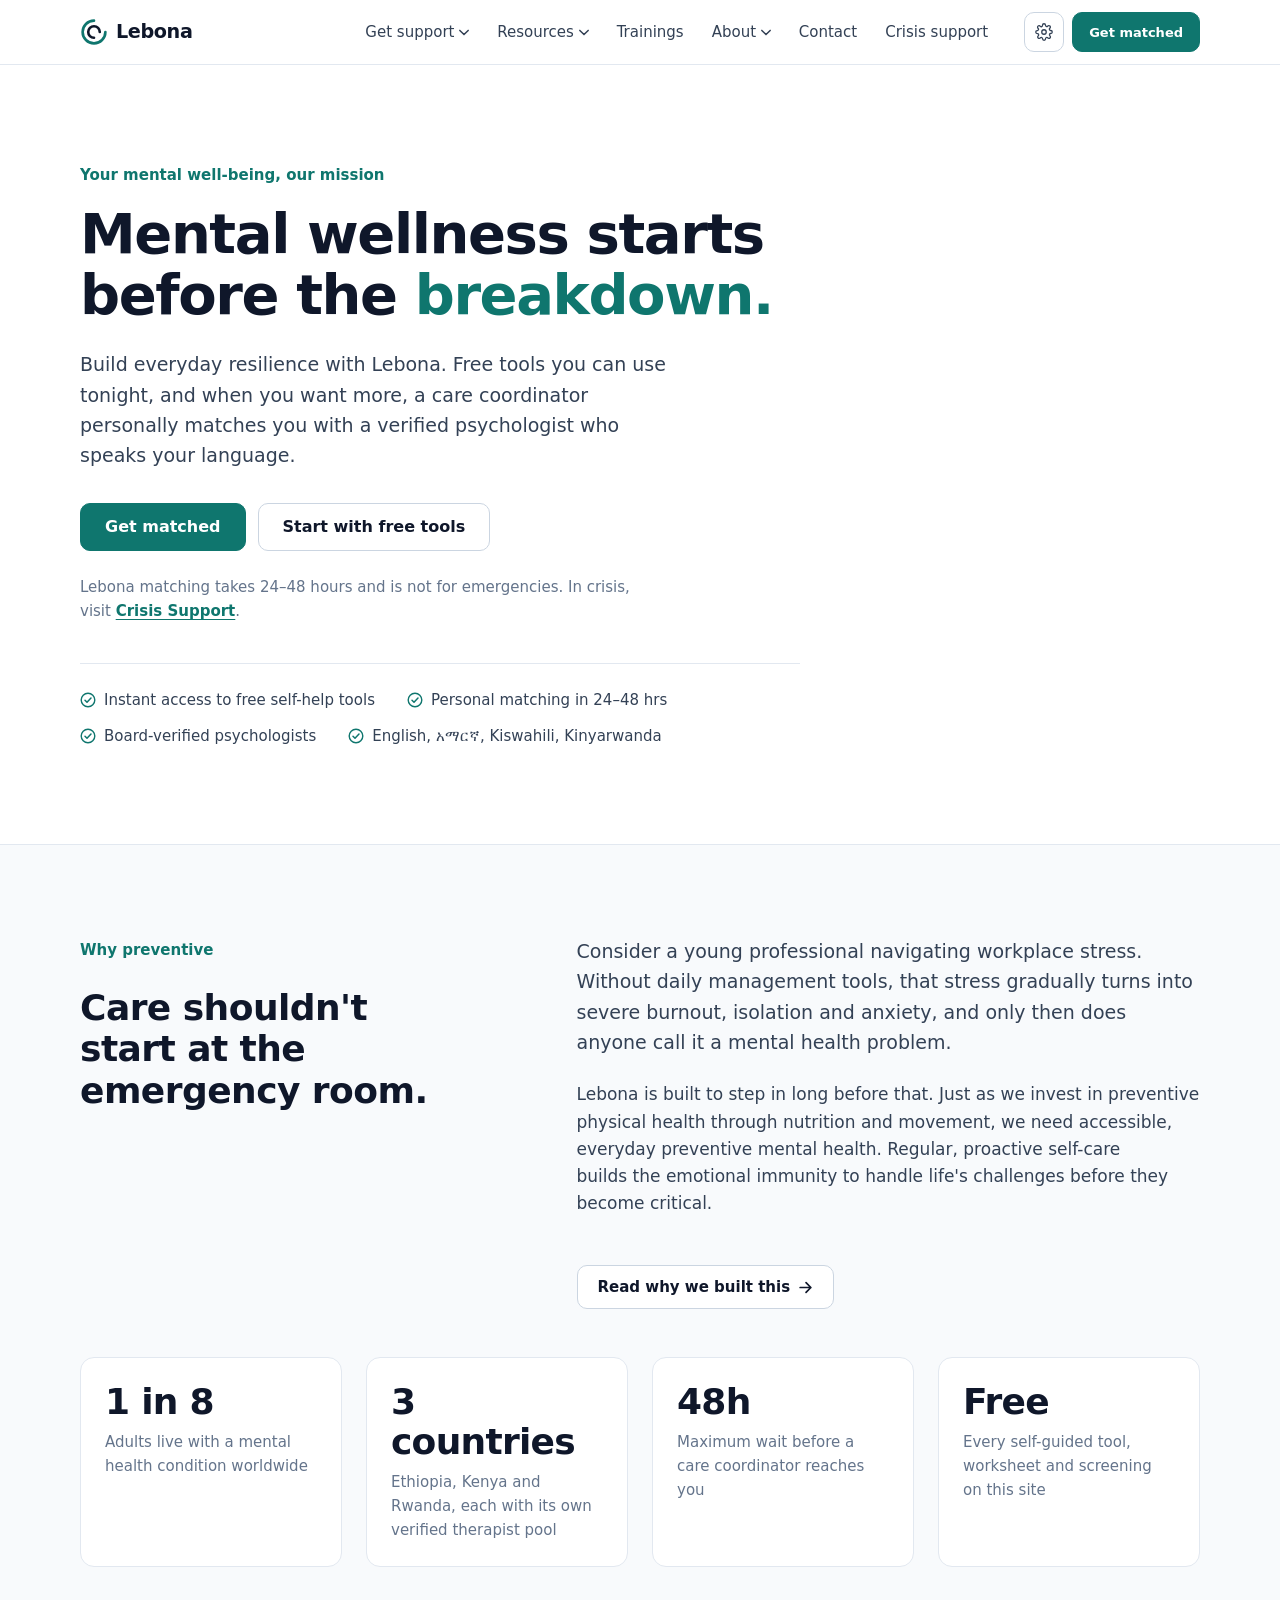
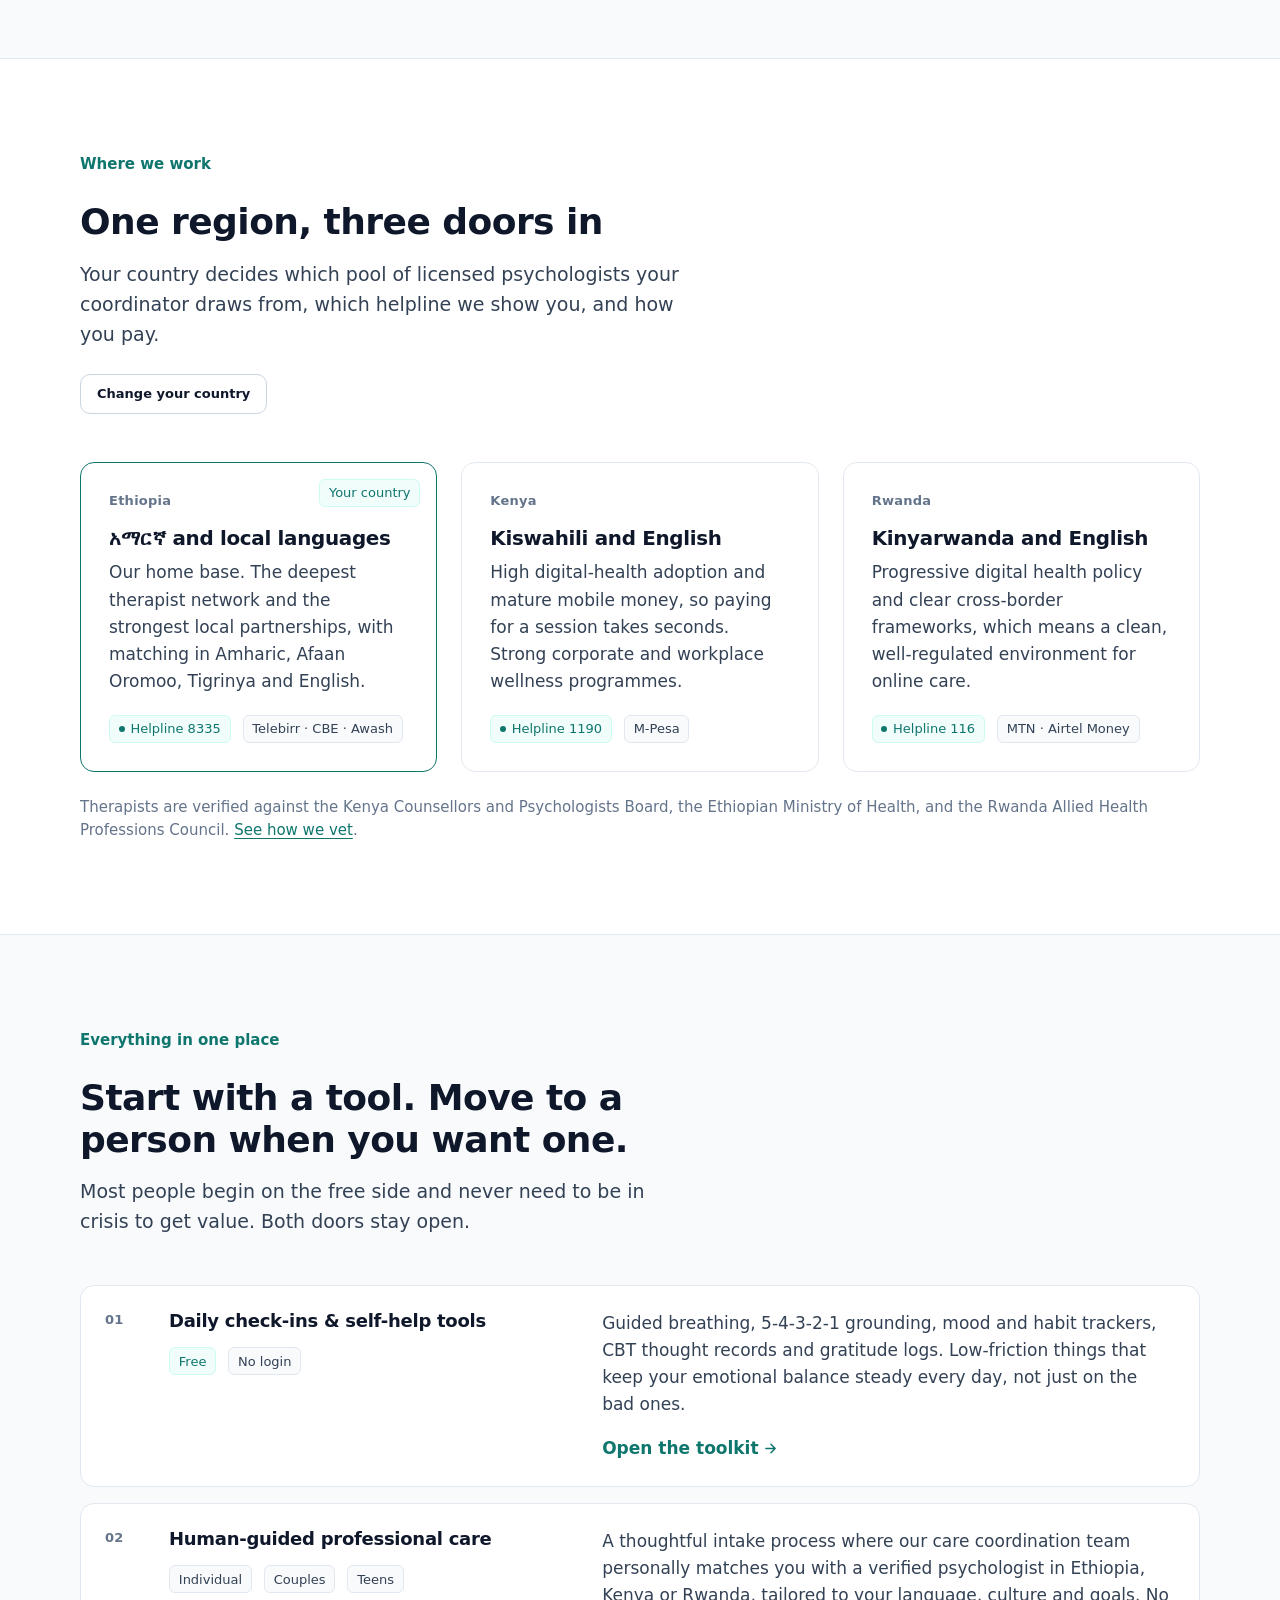
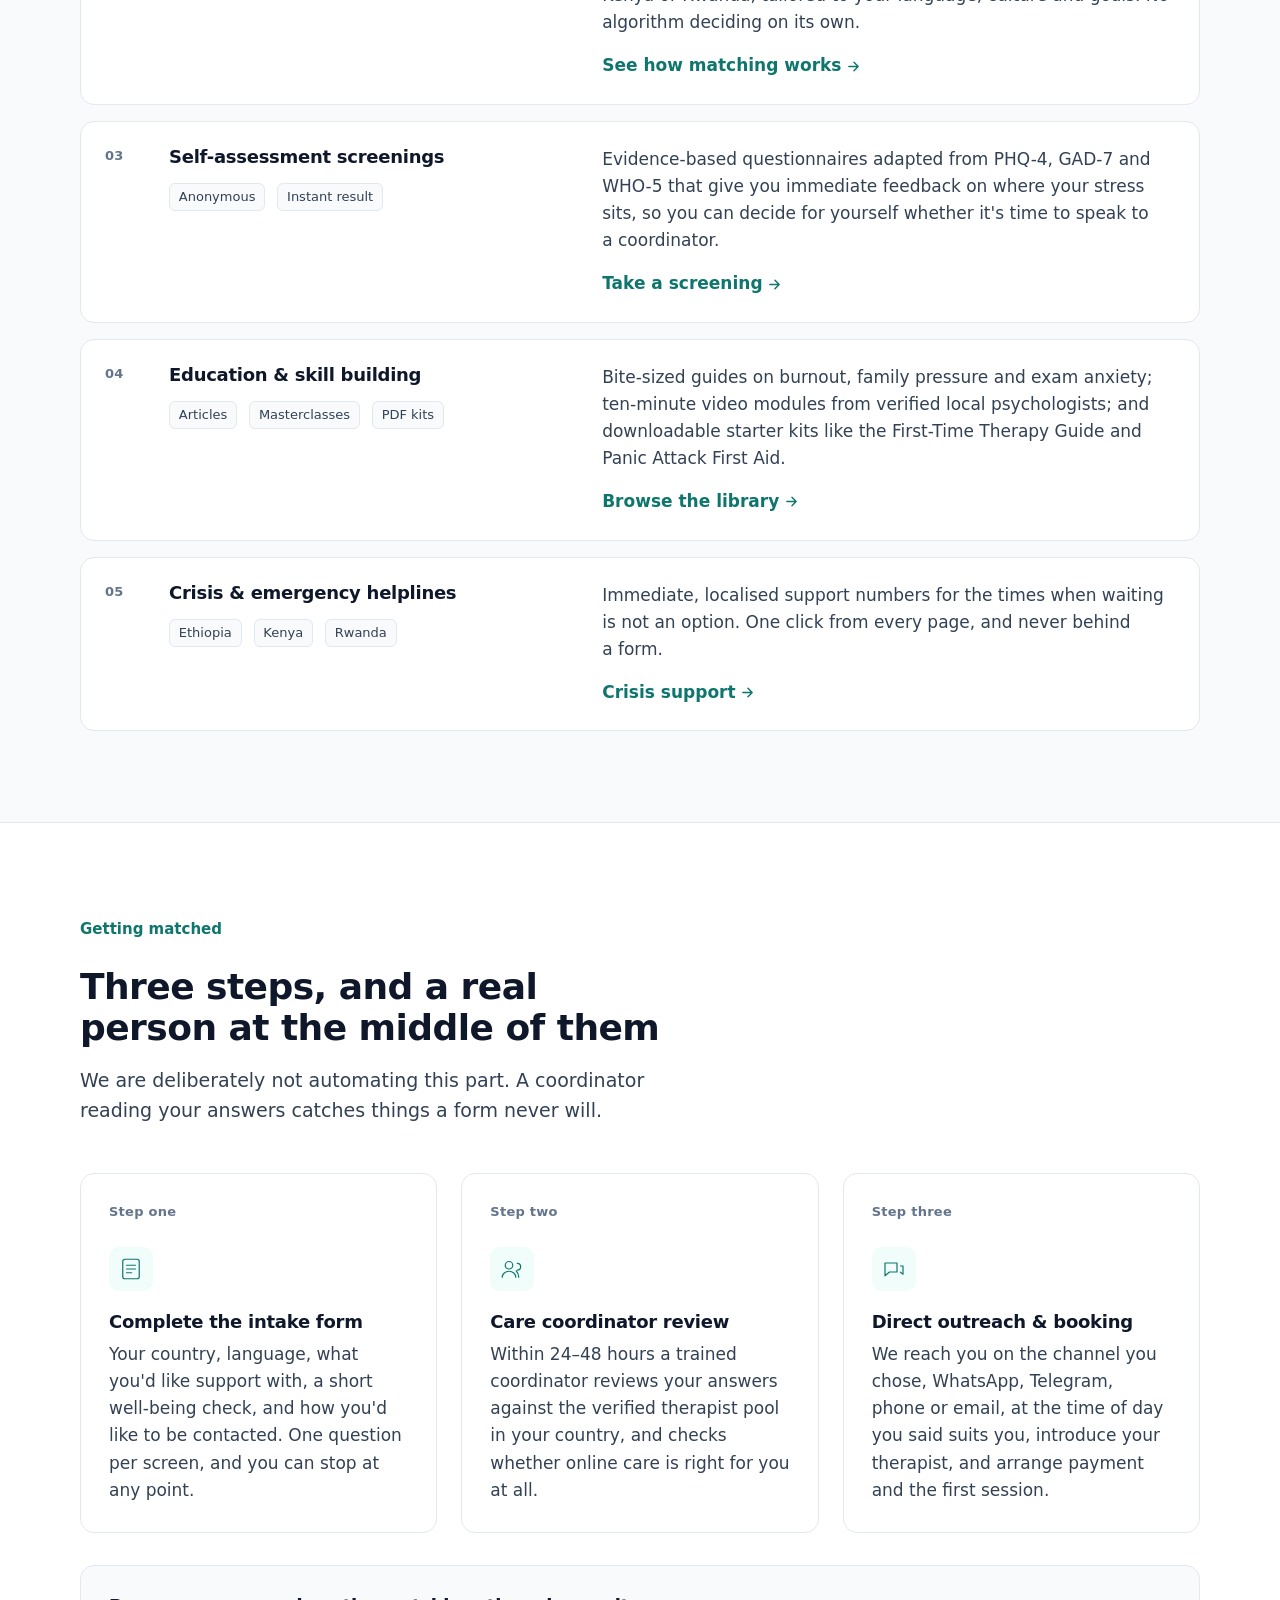
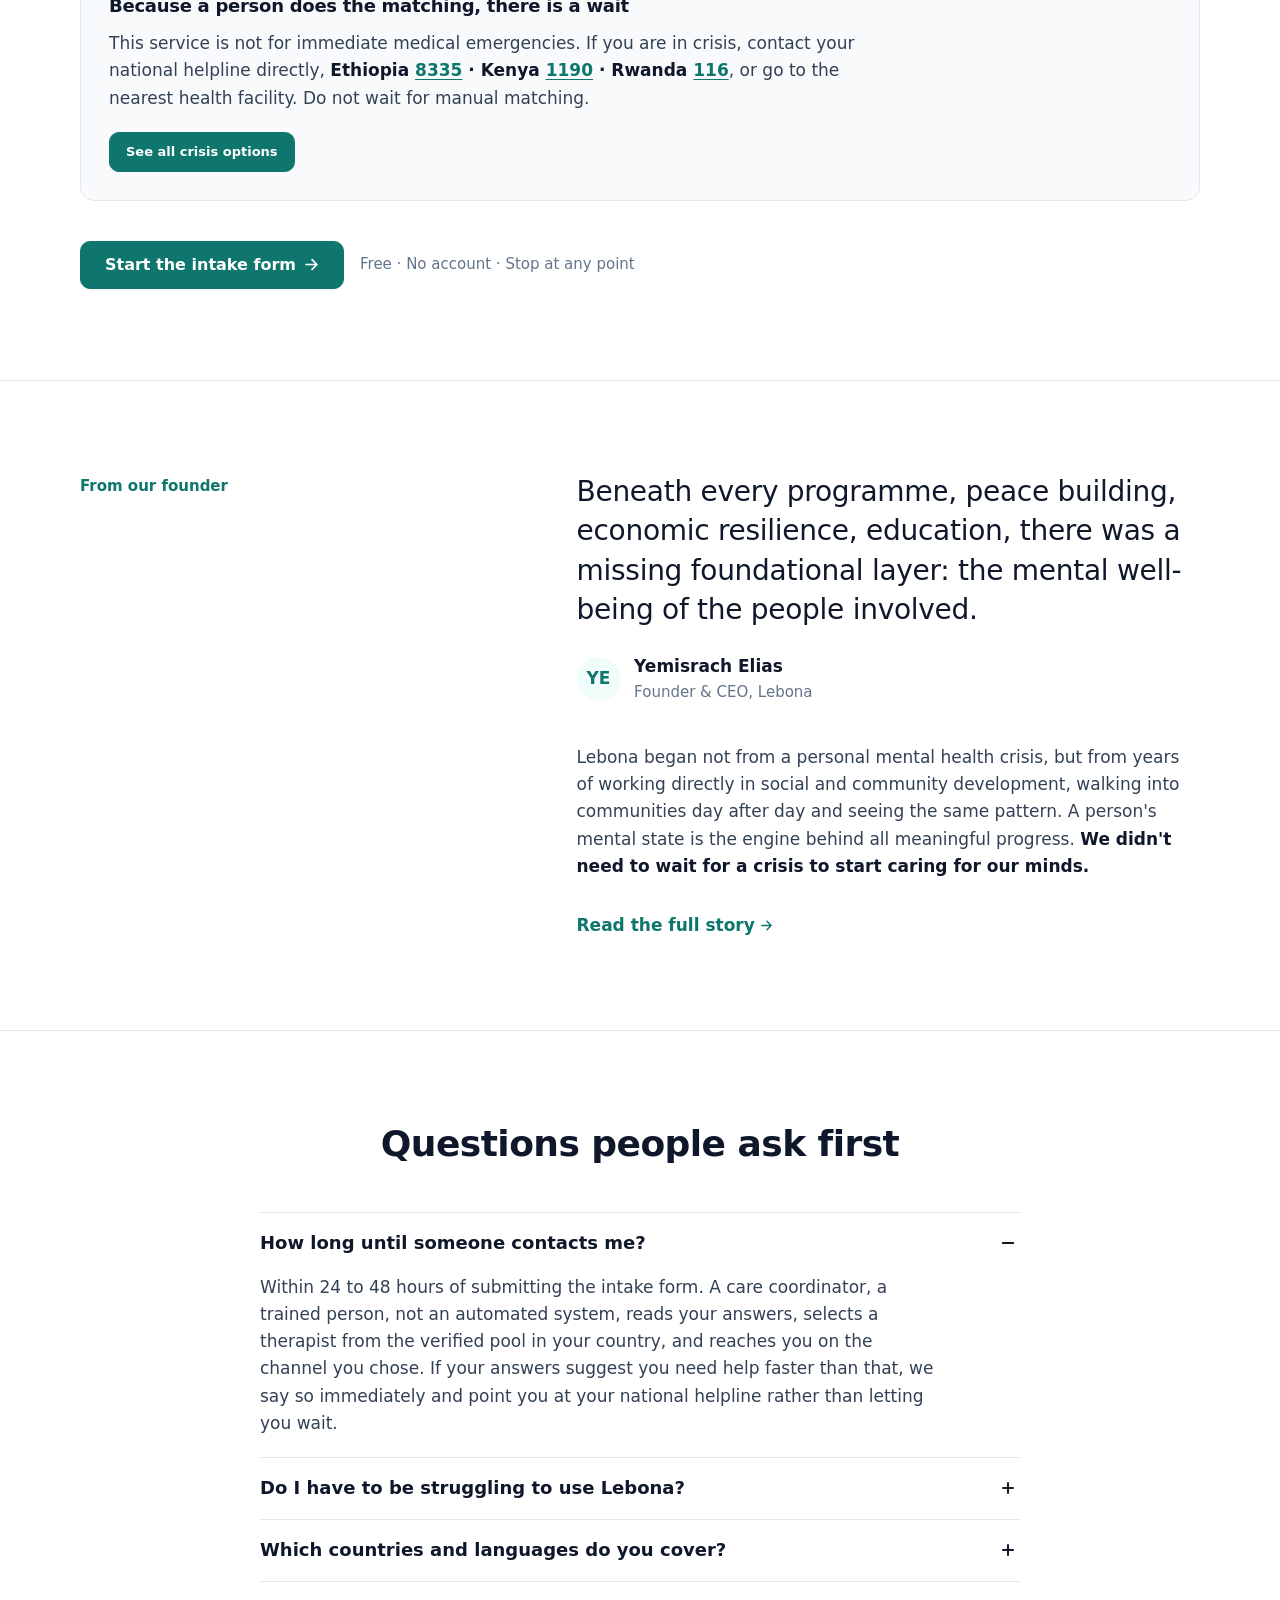
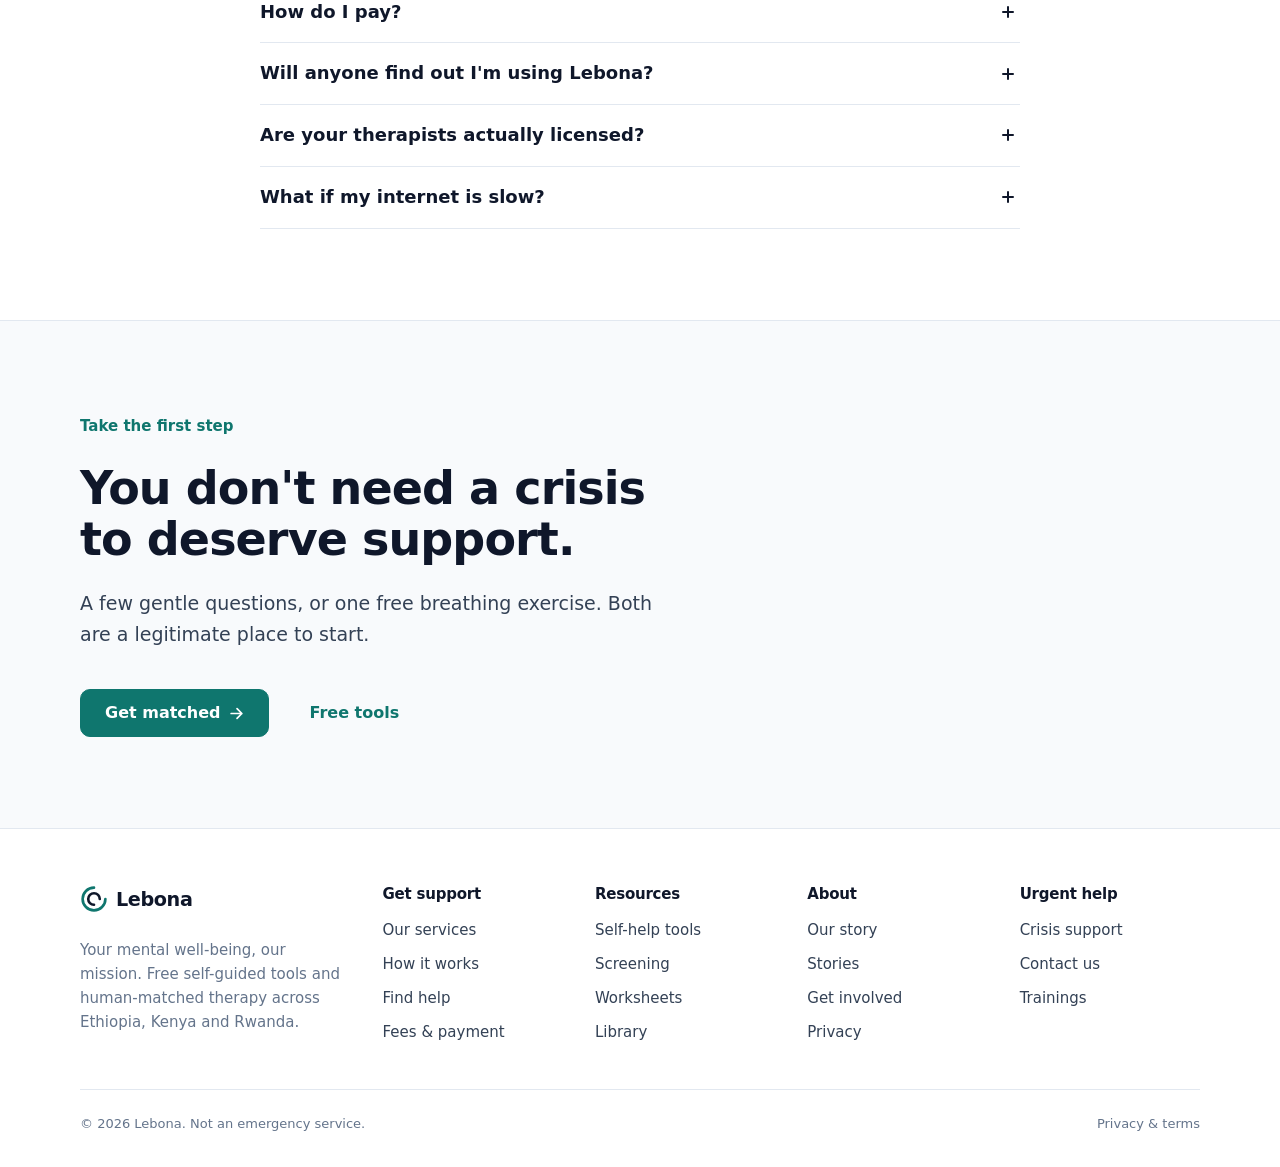
==== commit b2ecf166: "Simplify design to three colours, settings menu, modern buttons - Palette reduced to white, slate an" ====
--- a/index.html
+++ b/index.html
@@ -23,14 +23,9 @@
 
   <!-- ============ HERO ============ -->
   <section class="hero">
-    <div class="hero__bg" aria-hidden="true">
-      <img src="assets/img/hero-scene.svg" alt="" width="1600" height="900">
-    </div>
-    <div class="hero__scrim" aria-hidden="true"></div>
-
-    <div class="wrap wrap--wide">
+    <div class="wrap">
       <div class="hero__inner">
-        <span class="label label--accent" data-reveal>Your mental well-being, our mission</span>
+        <span class="label" data-reveal>Your mental well-being, our mission</span>
         <h1 class="display hero__title" data-reveal>
           Mental wellness starts before the <span class="accent">breakdown.</span>
         </h1>
@@ -39,55 +34,19 @@
           you want more, a care coordinator personally matches you with a verified
           psychologist who speaks your language.
         </p>
-
         <div class="hero__cta" data-reveal>
-          <a class="btn btn--accent btn--lg" href="match.html">
-            Get matched
-            <svg width="16" height="16" viewBox="0 0 14 14" fill="none" aria-hidden="true"><path d="M2 7h10M7.5 2.5 12 7l-4.5 4.5" stroke="currentColor" stroke-width="1.6" stroke-linecap="round" stroke-linejoin="round"/></svg>
-          </a>
-          <a class="btn btn--ghost btn--lg" href="resources.html#tools">Start with free tools</a>
-        </div>
-
-        <div class="hero__value" data-reveal>
-          <span><svg width="16" height="16" viewBox="0 0 16 16" fill="none" aria-hidden="true"><circle cx="8" cy="8" r="6.8" stroke="currentColor" stroke-width="1.4"/><path d="m5 8.2 2 2L11 6" stroke="currentColor" stroke-width="1.5" stroke-linecap="round" stroke-linejoin="round"/></svg>Instant access to free self-help tools</span>
-          <span class="sep" aria-hidden="true"></span>
-          <span><svg width="16" height="16" viewBox="0 0 16 16" fill="none" aria-hidden="true"><circle cx="8" cy="8" r="6.8" stroke="currentColor" stroke-width="1.4"/><path d="m5 8.2 2 2L11 6" stroke="currentColor" stroke-width="1.5" stroke-linecap="round" stroke-linejoin="round"/></svg>Personal matching in 24–48 hrs</span>
-        </div>
-
-        <div class="local-strip" data-reveal aria-live="polite">
-          <span class="local-strip__flag" data-region-flag aria-hidden="true"></span>
-          <span class="local-strip__title">Showing support for <span data-crisis-country>Ethiopia</span>
-            · <button type="button" data-open-region>Change country</button></span>
-          <span class="local-strip__meta">Helpline <a href="tel:8335" data-crisis-tel><span data-crisis-num>8335</span></a>
-            · Pay with <span data-region-pay>Telebirr, CBE or Awash Bank</span>
-            · Psychologists verified by the <span data-region-board>Ethiopian Ministry of Health</span></span>
-        </div>
-
-        <div class="hero__note" data-reveal>
-          <svg width="18" height="18" viewBox="0 0 20 20" fill="none" aria-hidden="true" style="color:var(--alert-600);flex:none;margin-top:2px">
-            <circle cx="10" cy="10" r="8.2" stroke="currentColor" stroke-width="1.5"/>
-            <path d="M10 6v5M10 13.6v.4" stroke="currentColor" stroke-width="1.6" stroke-linecap="round"/>
-          </svg>
-          <span>Lebona matching takes 24–48 hours and is not for emergencies. In crisis visit
-            <a href="crisis.html">Crisis Support</a>.</span>
-        </div>
-      </div>
-    </div>
-  </section>
-
-  <!-- ============ TRUST BADGES (static, replaces the scrolling ticker) ============ -->
-  <section class="badges-row" aria-label="Why people trust Lebona">
-    <div class="wrap wrap--wide">
-      <ul class="badges" style="list-style:none">
-        <li class="badge" data-reveal><span class="badge__icon"><svg width="22" height="22" viewBox="0 0 24 24" fill="none" aria-hidden="true"><circle cx="12" cy="12" r="9" stroke="currentColor" stroke-width="1.6"/><path d="M3 12h18M12 3c3 3 3 15 0 18M12 3c-3 3-3 15 0 18" stroke="currentColor" stroke-width="1.6"/></svg></span>
-          <div><strong>4 languages</strong><span>English, አማርኛ, Kiswahili, Kinyarwanda</span></div></li>
-        <li class="badge" data-reveal><span class="badge__icon"><svg width="22" height="22" viewBox="0 0 24 24" fill="none" aria-hidden="true"><circle cx="12" cy="12" r="9" stroke="currentColor" stroke-width="1.6"/><path d="M12 7v5l3.2 2.2" stroke="currentColor" stroke-width="1.6" stroke-linecap="round" stroke-linejoin="round"/></svg></span>
-          <div><strong>48h response</strong><span>A real person reaches out</span></div></li>
-        <li class="badge" data-reveal><span class="badge__icon"><svg width="22" height="22" viewBox="0 0 24 24" fill="none" aria-hidden="true"><path d="M12 2.5 4.5 5.5v5.8c0 4.6 3.1 8.2 7.5 9.7 4.4-1.5 7.5-5.1 7.5-9.7V5.5L12 2.5Z" stroke="currentColor" stroke-width="1.6" stroke-linejoin="round"/><path d="m8.6 12 2.4 2.4 4.4-4.6" stroke="currentColor" stroke-width="1.6" stroke-linecap="round" stroke-linejoin="round"/></svg></span>
-          <div><strong>100% verified</strong><span>Board-licensed psychologists</span></div></li>
-        <li class="badge" data-reveal><span class="badge__icon"><svg width="22" height="22" viewBox="0 0 24 24" fill="none" aria-hidden="true"><path d="M12 21s-8-4.8-8-10.6A4.6 4.6 0 0 1 12 7.6a4.6 4.6 0 0 1 8 2.8C20 16.2 12 21 12 21Z" stroke="currentColor" stroke-width="1.6" stroke-linejoin="round"/></svg></span>
-          <div><strong>Free tools</strong><span>No login, works on low bandwidth</span></div></li>
-      </ul>
+          <a class="btn btn--accent btn--lg" href="match.html">Get matched</a>
+          <a class="btn btn--lg" href="resources.html#tools">Start with free tools</a>
+        </div>
+        <p class="hero__note" data-reveal>Lebona matching takes 24–48 hours and is not for emergencies.
+          In crisis, visit <a href="crisis.html">Crisis Support</a>.</p>
+        <ul class="trust" data-reveal>
+          <li><svg viewBox="0 0 16 16" fill="none" aria-hidden="true"><circle cx="8" cy="8" r="6.8" stroke="currentColor" stroke-width="1.4"/><path d="m5 8.2 2 2L11 6" stroke="currentColor" stroke-width="1.5" stroke-linecap="round" stroke-linejoin="round"/></svg>Instant access to free self-help tools</li>
+          <li><svg viewBox="0 0 16 16" fill="none" aria-hidden="true"><circle cx="8" cy="8" r="6.8" stroke="currentColor" stroke-width="1.4"/><path d="m5 8.2 2 2L11 6" stroke="currentColor" stroke-width="1.5" stroke-linecap="round" stroke-linejoin="round"/></svg>Personal matching in 24–48 hrs</li>
+          <li><svg viewBox="0 0 16 16" fill="none" aria-hidden="true"><circle cx="8" cy="8" r="6.8" stroke="currentColor" stroke-width="1.4"/><path d="m5 8.2 2 2L11 6" stroke="currentColor" stroke-width="1.5" stroke-linecap="round" stroke-linejoin="round"/></svg>Board-verified psychologists</li>
+          <li><svg viewBox="0 0 16 16" fill="none" aria-hidden="true"><circle cx="8" cy="8" r="6.8" stroke="currentColor" stroke-width="1.4"/><path d="m5 8.2 2 2L11 6" stroke="currentColor" stroke-width="1.5" stroke-linecap="round" stroke-linejoin="round"/></svg>English, አማርኛ, Kiswahili, Kinyarwanda</li>
+        </ul>
+      </div>
     </div>
   </section>
 
@@ -96,7 +55,7 @@
     <div class="wrap wrap--wide">
       <div class="split">
         <div class="split__aside">
-          <span class="label label--light" data-reveal>Why preventive</span>
+          <span class="label" data-reveal>Why preventive</span>
           <h2 class="h2 mt-5" data-reveal>Care shouldn't start at the emergency room.</h2>
         </div>
         <div>
@@ -138,12 +97,12 @@
         <h2 class="h2 mt-5">One region, three doors in</h2>
         <p class="lede">Your country decides which pool of licensed psychologists your
           coordinator draws from, which helpline we show you, and how you pay.</p>
-        <button class="btn btn--sm mt-5" type="button" data-open-region>Choose your country</button>
+        <button class="btn btn--sm mt-5" type="button" data-open-settings>Change your country</button>
       </div>
 
       <div class="grid cols-3 mt-8">
         <article class="card card--hover" data-reveal data-country-card="ET">
-          <span class="num">🇪🇹 Ethiopia</span>
+          <span class="num">Ethiopia</span>
           <h3 class="mt-4">አማርኛ and local languages</h3>
           <p>Our home base. The deepest therapist network and the strongest local
             partnerships, with matching in Amharic, Afaan Oromoo, Tigrinya and English.</p>
@@ -155,7 +114,7 @@
           </div>
         </article>
         <article class="card card--hover" data-reveal data-country-card="KE">
-          <span class="num">🇰🇪 Kenya</span>
+          <span class="num">Kenya</span>
           <h3 class="mt-4">Kiswahili and English</h3>
           <p>High digital-health adoption and mature mobile money, so paying for a session
             takes seconds. Strong corporate and workplace wellness programmes.</p>
@@ -167,7 +126,7 @@
           </div>
         </article>
         <article class="card card--hover" data-reveal data-country-card="RW">
-          <span class="num">🇷🇼 Rwanda</span>
+          <span class="num">Rwanda</span>
           <h3 class="mt-4">Kinyarwanda and English</h3>
           <p>Progressive digital health policy and clear cross-border frameworks, which
             means a clean, well-regulated environment for online care.</p>
@@ -270,12 +229,12 @@
           <div>
             <h3>Crisis &amp; emergency helplines</h3>
             <div class="flex gap-3 mt-4 wrap-flex">
-              <a class="pill" href="tel:8335">🇪🇹 8335</a><a class="pill" href="tel:1190">🇰🇪 1190</a><a class="pill" href="tel:116">🇷🇼 116</a>
+              <span class="pill">Ethiopia</span><span class="pill">Kenya</span><span class="pill">Rwanda</span>
             </div>
           </div>
           <div>
             <p>Immediate, localised support numbers for the times when waiting is not an option.
-              Always one tap away, in the bar at the bottom of every page, and never behind a form.</p>
+              One click from every page, and never behind a form.</p>
             <a class="link mt-4" href="crisis.html">Crisis support
               <svg width="13" height="13" viewBox="0 0 14 14" fill="none"><path d="M2 7h10M7.5 2.5 12 7l-4.5 4.5" stroke="currentColor" stroke-width="1.6" stroke-linecap="round" stroke-linejoin="round"/></svg></a>
           </div>
@@ -328,11 +287,11 @@
         </div>
       </div>
 
-      <div class="card mt-6" data-reveal style="background:var(--alert-100);border-color:#EDC4BC">
-        <h3 class="h4" style="color:var(--alert-700)">Because a person does the matching, there is a wait</h3>
-        <p class="mt-3" style="color:#6E241C;max-width:48rem">This service is not for immediate
+      <div class="card mt-6" data-reveal style="background:var(--bg-alt);border-color:var(--line)">
+        <h3 class="h4" >Because a person does the matching, there is a wait</h3>
+        <p class="mt-3" style="max-width:48rem">This service is not for immediate
           medical emergencies. If you are in crisis, contact your national helpline directly, 
-          <strong>Ethiopia <a href="tel:8335" style="color:var(--alert-700);font-weight:600;text-decoration:underline;text-underline-offset:3px">8335</a> · Kenya <a href="tel:1190" style="color:var(--alert-700);font-weight:600;text-decoration:underline;text-underline-offset:3px">1190</a> · Rwanda <a href="tel:116" style="color:var(--alert-700);font-weight:600;text-decoration:underline;text-underline-offset:3px">116</a></strong>, or go to the nearest health
+          <strong>Ethiopia <a href="tel:8335" style="color:var(--brand);font-weight:600;text-decoration:underline;text-underline-offset:3px">8335</a> · Kenya <a href="tel:1190" style="color:var(--brand);font-weight:600;text-decoration:underline;text-underline-offset:3px">1190</a> · Rwanda <a href="tel:116" style="color:var(--brand);font-weight:600;text-decoration:underline;text-underline-offset:3px">116</a></strong>, or go to the nearest health
           facility. Do not wait for manual matching.</p>
         <div class="card__foot"><a class="btn btn--sm btn--accent" href="crisis.html">See all crisis options</a></div>
       </div>
@@ -351,9 +310,6 @@
       <div class="split">
         <div class="split__aside" data-reveal>
           <span class="label">From our founder</span>
-          <div class="mt-6" style="aspect-ratio:3/4;border-radius:var(--r-lg);overflow:hidden;background:var(--green-100)">
-            <img src="assets/img/portrait.svg" alt="Editorial portrait illustration" style="width:100%;height:100%;object-fit:cover">
-          </div>
         </div>
         <div>
           <span class="quote__mark" aria-hidden="true">"</span>
--- a/assets/css/lebona.css
+++ b/assets/css/lebona.css
@@ -1,901 +1,568 @@
 /* ==========================================================================
-   Lebona design system
-   Calm, light palette: soft mint + warm cream + sky, slate ink, terracotta accent.
-   No dark sections, no italics, no ALL-CAPS labels.
+   Lebona design system, v3
+   Three colours: white, slate, teal. Red is reserved for crisis warnings only.
+   One typeface (Inter). Flat surfaces, 1px borders, 10px radii, 8px grid.
    ========================================================================== */
 
 :root {
-  /* Brand */
-  --green-50:  #F1F8F2;
-  --green-100: #E8F5E9;
-  --green-200: #D3EBD6;
-  --green-300: #A9D5AF;
-  --green-500: #43A047;
-  --green-600: #2E7D32;
-  --green-700: #256A29;
-  --green-800: #1B5220;
-
-  --sky-50:  #F0F9FF;
-  --sky-100: #E0F2FE;
-  --sky-200: #BAE6FD;
-  --sky-600: #0369A1;
-
-  --clay-100: #FCEDE7;
-  --clay-200: #F8D8CC;
-  --clay-300: #F0B9A8;
-  --clay-500: #E07A5F;   /* soft terracotta / peach, decorative */
-  --clay-600: #C85C40;
-  --clay-700: #A8452C;   /* terracotta for text: 5.3:1 on white */
-
-  --ochre-100: #FEF6E4;
-  --ochre-300: #F5D89A;
-  --ochre-700: #7A5008;
-
-  --sand-50:  #FDFBF7;   /* page background, warm cream */
-  --sand-100: #FAF7F1;
-  --sand-200: #F5F0E7;
-  --sand-300: #E9E1D2;
-
-  --ink-900: #1E293B;    /* dark slate, never pure black */
-  --ink-800: #2D3748;
-  --ink-700: #334155;
-  --ink-600: #475569;    /* muted text: 7.2:1 on cream */
-  --ink-500: #56657A;    /* faint text: 5.6:1 on cream, 5.9:1 on white */
-
-  --alert-100: #FDECEA;
-  --alert-200: #F7CFC9;
-  --alert-600: #C0392B;
-  --alert-700: #9B2C1F;
-
-  --white: #FFFFFF;
-  --line: #E6E0D5;
-  --line-soft: #EFEAE1;
-  --text: var(--ink-700);
-  --text-muted: var(--ink-600);
-  --text-faint: var(--ink-500);
+  /* Palette */
+  --bg: #FFFFFF;
+  --bg-alt: #F8FAFC;
+  --line: #E2E8F0;
+  --line-strong: #CBD5E1;
+  --ink: #0F172A;
+  --ink-2: #334155;
+  --ink-3: #64748B;
+  --brand: #0F766E;
+  --brand-hover: #115E59;
+  --brand-tint: #F0FDFA;
+  --brand-line: #CCFBF1;
+  --alert: #B91C1C;
+  --alert-tint: #FEF2F2;
+  --alert-line: #FECACA;
+
+  /* Aliases kept so page-level inline styles resolve to the same three colours */
+  --green-50: var(--brand-tint); --green-100: var(--brand-line); --green-200: var(--brand-line);
+  --green-300: var(--brand-line); --green-500: var(--brand); --green-600: var(--brand); --green-700: var(--brand); --green-800: var(--brand-hover);
+  --clay-100: var(--bg-alt); --clay-200: var(--line); --clay-300: var(--line-strong); --clay-500: var(--brand); --clay-600: var(--brand); --clay-700: var(--brand);
+  --ochre-100: var(--bg-alt); --ochre-300: var(--line); --ochre-700: var(--ink-2);
+  --sand-50: var(--bg); --sand-100: var(--bg-alt); --sand-200: var(--bg-alt); --sand-300: var(--line);
+  --sky-50: var(--brand-tint); --sky-100: var(--brand-tint); --sky-200: var(--brand-line); --sky-600: var(--brand);
+  --ink-900: var(--ink); --ink-800: var(--ink); --ink-700: var(--ink-2); --ink-600: var(--ink-2); --ink-500: var(--ink-3);
+  --alert-100: var(--alert-tint); --alert-200: var(--alert-line); --alert-600: var(--alert); --alert-700: var(--alert);
+  --white: #fff; --line-soft: var(--line); --text: var(--ink-2); --text-muted: var(--ink-2); --text-faint: var(--ink-3);
 
   /* Type */
-  --font-display: "Plus Jakarta Sans", "Noto Sans Ethiopic", system-ui, sans-serif;
-  --font-sans: "Inter", "Noto Sans Ethiopic", system-ui, -apple-system, "Segoe UI", sans-serif;
-  --font-mono: "IBM Plex Mono", ui-monospace, "SFMono-Regular", monospace;
-
-  --t-xs:   .8125rem;
-  --t-sm:   .9375rem;
-  --t-base: 1.0625rem;  /* 17px body on desktop */
-  --t-lg:   1.1875rem;
-  --t-xl:   1.4375rem;
-  --t-2xl:  clamp(1.5rem, 1.2rem + 1.2vw, 1.875rem);
-  --t-3xl:  clamp(1.75rem, 1.35rem + 1.7vw, 2.375rem);
-  --t-4xl:  clamp(2rem, 1.5rem + 2.3vw, 3.125rem);
-  --t-5xl:  clamp(2.125rem, 1.5rem + 3vw, 3.75rem);
+  --font: "Inter", system-ui, -apple-system, "Segoe UI", "Noto Sans Ethiopic", sans-serif;
+  --font-display: var(--font);
+  --font-sans: var(--font);
+  --font-mono: var(--font);
+  --t-xs: .8125rem; --t-sm: .9375rem; --t-base: 1.0625rem; --t-lg: 1.125rem; --t-xl: 1.375rem;
+  --t-2xl: clamp(1.375rem, 1.15rem + .9vw, 1.75rem);
+  --t-3xl: clamp(1.75rem, 1.35rem + 1.5vw, 2.25rem);
+  --t-4xl: clamp(2rem, 1.5rem + 2vw, 2.875rem);
+  --t-5xl: clamp(2.25rem, 1.6rem + 2.6vw, 3.5rem);
 
   /* Space */
-  --sp-1: .25rem; --sp-2: .5rem; --sp-3: .75rem; --sp-4: 1rem;
-  --sp-5: 1.5rem; --sp-6: 2rem;  --sp-7: 2.75rem; --sp-8: 3.5rem;
-  --section-y: clamp(3.5rem, 2rem + 6vw, 6.25rem);   /* 56px mobile → 100px desktop */
-  --gutter: max(16px, env(safe-area-inset-left), 4vw);
-
-  /* Shape */
-  --r-sm: 8px; --r-md: 12px; --r-lg: 18px; --r-xl: 26px; --r-pill: 999px;
-  --shadow-sm: 0 1px 2px rgba(30, 41, 59, .05), 0 1px 3px rgba(30, 41, 59, .04);
-  --shadow-md: 0 4px 14px rgba(30, 41, 59, .07), 0 1px 3px rgba(30, 41, 59, .05);
-  --shadow-lg: 0 18px 44px rgba(30, 41, 59, .10), 0 3px 8px rgba(30, 41, 59, .05);
-
-  --header-h: 72px;
-  --sos-h: 48px;
-  --ease: cubic-bezier(.22, .8, .3, 1);
+  --sp-1: .25rem; --sp-2: .5rem; --sp-3: .75rem; --sp-4: 1rem; --sp-5: 1.5rem; --sp-6: 2rem; --sp-7: 2.5rem; --sp-8: 3rem;
+  --section-y: clamp(3.5rem, 2.5rem + 4vw, 6rem);
+  --gutter: max(20px, env(safe-area-inset-left));
+  --container: 1120px;
+
+  --r-sm: 6px; --r-md: 10px; --r-lg: 14px; --r-xl: 20px; --r-pill: 999px;
+  --shadow-md: 0 8px 24px rgba(15, 23, 42, .08);
+  --shadow-lg: 0 16px 40px rgba(15, 23, 42, .12);
+  --header-h: 64px;
+  --ease: cubic-bezier(.2, .7, .2, 1);
 }
-
-@media (max-width: 640px) {
-  :root { --t-base: 1rem; --t-sm: .9375rem; --t-lg: 1.125rem; --header-h: 64px; --sos-h: 52px; }
-}
+@media (max-width: 640px) { :root { --t-base: 1rem; --header-h: 56px; } }
 
 /* ---------- Reset ---------- */
 *, *::before, *::after { box-sizing: border-box; }
 html { -webkit-text-size-adjust: 100%; scroll-behavior: smooth; scroll-padding-top: calc(var(--header-h) + 16px); }
 @media (prefers-reduced-motion: reduce) { html { scroll-behavior: auto; } }
-body {
-  margin: 0;
-  font-family: var(--font-sans);
-  font-size: var(--t-base);
-  font-weight: 400;
-  line-height: 1.65;
-  color: var(--text);
-  background: var(--sand-50);
-  word-spacing: .05em;
-  -webkit-font-smoothing: antialiased;
-  text-rendering: optimizeLegibility;
-  overflow-x: hidden;
-  padding-bottom: var(--sos-h);
-}
-body.quiz-page { padding-bottom: 0; }
+body { margin: 0; font-family: var(--font); font-size: var(--t-base); line-height: 1.6; color: var(--ink-2); background: var(--bg); -webkit-font-smoothing: antialiased; overflow-x: hidden; }
 img, svg, video { max-width: 100%; display: block; }
 svg { flex-shrink: 0; }
-h1, h2, h3, h4, h5 { margin: 0; font-family: var(--font-display); color: var(--ink-900); font-weight: 700; line-height: 1.2; text-wrap: balance; letter-spacing: -.01em; }
+h1, h2, h3, h4 { margin: 0; color: var(--ink); font-weight: 600; line-height: 1.2; letter-spacing: -.015em; text-wrap: balance; }
 p { margin: 0; text-wrap: pretty; }
 a { color: inherit; text-decoration: none; }
 button, input, select, textarea { font: inherit; color: inherit; }
 button { cursor: pointer; }
-strong, b { font-weight: 600; color: var(--ink-800); }
+strong, b { font-weight: 600; color: var(--ink); }
 em, i { font-style: normal; }
 ul, ol { margin: 0; padding: 0; }
 blockquote { margin: 0; }
 [hidden] { display: none !important; }
-:focus-visible { outline: 3px solid var(--sky-600); outline-offset: 3px; border-radius: 4px; }
-::selection { background: var(--green-200); color: var(--ink-900); }
-
+:focus-visible { outline: 2px solid var(--brand); outline-offset: 2px; border-radius: var(--r-sm); }
+::selection { background: var(--brand-line); color: var(--ink); }
 .sr-only { position: absolute !important; width: 1px; height: 1px; padding: 0; margin: -1px; overflow: hidden; clip: rect(0 0 0 0); white-space: nowrap; border: 0; }
-.skip { position: absolute; left: 12px; top: -60px; z-index: 200; background: var(--ink-900); color: #fff; padding: .6rem 1rem; border-radius: var(--r-sm); }
+.skip { position: absolute; left: 12px; top: -60px; z-index: 200; background: var(--ink); color: #fff; padding: .6rem 1rem; border-radius: var(--r-sm); }
 .skip:focus { top: 12px; }
 
 /* ---------- Layout ---------- */
-.wrap { width: 100%; max-width: calc(68rem + var(--gutter) * 2); margin-inline: auto; padding-inline: var(--gutter); }
-.wrap--wide { max-width: calc(76rem + var(--gutter) * 2); }
-.wrap--narrow { max-width: calc(46rem + var(--gutter) * 2); }
-
-.section { padding-block: var(--section-y); position: relative; }
-.section--tight { padding-block: clamp(2.5rem, 1.5rem + 4vw, 4rem); }
-.section--tall { padding-block: clamp(4rem, 2rem + 8vw, 7.5rem); }
-.section + .section:not([class*="on-"]):not(.cta-band) { border-top: 1px solid var(--line-soft); }
-
-.on-sand  { background: var(--sand-200); }
-.on-paper { background: var(--white); }
-.on-dark  { background: linear-gradient(160deg, var(--green-100) 0%, var(--sky-100) 100%); color: var(--ink-700); }
-.on-dark .muted, .on-dark .faint { color: var(--ink-600); }
-.grain { position: relative; isolation: isolate; }
-.relative { position: relative; }
-
-.grid { display: grid; gap: clamp(1rem, .6rem + 1.4vw, 1.75rem); }
+.wrap { width: 100%; max-width: calc(var(--container) + var(--gutter) * 2); margin-inline: auto; padding-inline: var(--gutter); }
+.wrap--wide { max-width: calc(var(--container) + var(--gutter) * 2); }
+.wrap--narrow { max-width: calc(760px + var(--gutter) * 2); }
+.section { padding-block: var(--section-y); }
+.section--tight { padding-block: clamp(2.5rem, 2rem + 2vw, 4rem); }
+.section--tall { padding-block: var(--section-y); }
+.section + .section { border-top: 1px solid var(--line); }
+.on-sand, .on-dark { background: var(--bg-alt); }
+.on-paper { background: var(--bg); }
+.grain, .relative { position: relative; }
+
+.grid { display: grid; gap: 1.5rem; }
 .cols-2 { grid-template-columns: repeat(2, minmax(0, 1fr)); }
 .cols-3 { grid-template-columns: repeat(3, minmax(0, 1fr)); }
 .cols-4 { grid-template-columns: repeat(4, minmax(0, 1fr)); }
-@media (max-width: 1000px) { .cols-4 { grid-template-columns: repeat(2, minmax(0, 1fr)); } .cols-3 { grid-template-columns: repeat(2, minmax(0, 1fr)); } }
-@media (max-width: 680px)  { .cols-2, .cols-3, .cols-4 { grid-template-columns: minmax(0, 1fr) !important; } }
-
-.split { display: grid; grid-template-columns: minmax(0, 1fr) minmax(0, 1.9fr); gap: clamp(2rem, 1rem + 4vw, 5rem); align-items: start; }
+@media (max-width: 960px) { .cols-3, .cols-4 { grid-template-columns: repeat(2, minmax(0, 1fr)); } }
+@media (max-width: 640px) { .grid { gap: 1rem; } .cols-2, .cols-3, .cols-4 { grid-template-columns: minmax(0, 1fr) !important; } }
+
+.split { display: grid; grid-template-columns: minmax(0, 5fr) minmax(0, 7fr); gap: clamp(2rem, 4vw, 4rem); align-items: start; }
 .split__aside { position: sticky; top: calc(var(--header-h) + 1.5rem); }
-@media (max-width: 900px) { .split { grid-template-columns: minmax(0, 1fr); } .split__aside { position: static; } }
-
-.section-head { max-width: 46rem; }
+@media (max-width: 860px) { .split { grid-template-columns: minmax(0, 1fr); gap: 1.5rem; } .split__aside { position: static; } }
+.section-head { max-width: 640px; }
 .section-head .lede { margin-top: var(--sp-4); }
-
-.flex { display: flex; }
-.wrap-flex { flex-wrap: wrap; }
-.items-center { align-items: center; }
-.gap-3 { gap: var(--sp-3); }
-.gap-4 { gap: var(--sp-4); }
-.stack { display: flex; flex-direction: column; gap: var(--sp-4); }
-.stack-lg { display: flex; flex-direction: column; gap: var(--sp-6); }
+.flex { display: flex; } .wrap-flex { flex-wrap: wrap; } .items-center { align-items: center; }
+.gap-3 { gap: .75rem; } .gap-4 { gap: 1rem; }
+.stack { display: flex; flex-direction: column; gap: 1rem; }
+.stack-lg { display: flex; flex-direction: column; gap: 2rem; }
 .mx-auto { margin-inline: auto; }
-.mt-1 { margin-top: var(--sp-1); } .mt-2 { margin-top: var(--sp-2); } .mt-3 { margin-top: var(--sp-3); }
-.mt-4 { margin-top: var(--sp-4); } .mt-5 { margin-top: var(--sp-5); } .mt-6 { margin-top: var(--sp-6); }
-.mt-7 { margin-top: var(--sp-7); } .mt-8 { margin-top: var(--sp-8); }
-.mb-5 { margin-bottom: var(--sp-5); }
+.mt-1 { margin-top: .25rem; } .mt-2 { margin-top: .5rem; } .mt-3 { margin-top: .75rem; } .mt-4 { margin-top: 1rem; }
+.mt-5 { margin-top: 1.5rem; } .mt-6 { margin-top: 2rem; } .mt-7 { margin-top: 2.5rem; } .mt-8 { margin-top: 3rem; }
+.mb-5 { margin-bottom: 1.5rem; }
 
 /* ---------- Typography ---------- */
-.display {
-  font-size: var(--t-5xl);
-  font-weight: 700;
-  line-height: 1.1;
-  letter-spacing: -.02em;
-  color: var(--ink-900);
-}
-.h1 { font-size: var(--t-4xl); font-weight: 700; line-height: 1.12; letter-spacing: -.02em; }
-.h2 { font-size: var(--t-3xl); font-weight: 700; line-height: 1.18; }
-.h3 { font-size: var(--t-2xl); font-weight: 600; line-height: 1.25; }
-.h4 { font-size: var(--t-lg);  font-weight: 600; line-height: 1.35; }
-.lede { font-size: clamp(1.0625rem, 1rem + .35vw, 1.25rem); line-height: 1.6; color: var(--ink-700); max-width: 42rem; }
-.small { font-size: var(--t-sm); line-height: 1.6; }
-.muted { color: var(--text-muted); }
-.faint { color: var(--text-faint); }
-.serif { font-family: var(--font-display); font-weight: 500; }
-.accent { color: var(--green-600); }
-
-.label {
-  display: inline-flex; align-items: center; gap: .5rem;
-  font-family: var(--font-sans); font-size: var(--t-sm); font-weight: 600;
-  color: var(--ink-600); letter-spacing: 0;
-  padding: .3rem .8rem .3rem .65rem; border-radius: var(--r-pill);
-  background: var(--white); border: 1px solid var(--line);
-}
-.label::before { content: ""; width: 7px; height: 7px; border-radius: 50%; background: var(--green-500); flex: none; }
-.label--accent { color: var(--green-700); background: var(--green-50); border-color: var(--green-200); }
-.label--accent::before { background: var(--clay-500); }
-.label--light { color: var(--green-800); background: rgba(255, 255, 255, .7); border-color: var(--green-200); }
-.label--bare { padding: 0; background: none; border: 0; }
-.label--bare::before { display: none; }
-
-.num { font-family: var(--font-mono); font-size: var(--t-xs); font-weight: 500; color: var(--clay-700); letter-spacing: .02em; display: inline-block; }
+.display { font-size: var(--t-5xl); font-weight: 600; line-height: 1.08; letter-spacing: -.025em; }
+.h1 { font-size: var(--t-4xl); line-height: 1.1; letter-spacing: -.02em; }
+.h2 { font-size: var(--t-3xl); line-height: 1.15; }
+.h3 { font-size: var(--t-2xl); line-height: 1.25; }
+.h4 { font-size: var(--t-lg); line-height: 1.35; }
+.lede { font-size: clamp(1.0625rem, 1rem + .3vw, 1.1875rem); line-height: 1.6; color: var(--ink-2); max-width: 600px; }
+.small { font-size: var(--t-sm); line-height: 1.55; }
+.muted { color: var(--ink-2); }
+.faint { color: var(--ink-3); }
+.serif { font-weight: 500; }
+.accent { color: var(--brand); }
+.label { display: inline-block; font-size: var(--t-sm); font-weight: 600; color: var(--brand); letter-spacing: 0; }
+.label--light, .label--accent, .label--bare { color: var(--brand); }
+.num { display: inline-block; font-size: var(--t-xs); font-weight: 600; color: var(--ink-3); letter-spacing: .02em; }
 .mb-5.num { display: block; }
-
-.link { display: inline-flex; align-items: center; gap: .4rem; color: var(--green-700); font-weight: 600; text-underline-offset: 4px; }
-.link:hover { text-decoration: underline; }
-.link svg { transition: transform .2s var(--ease); }
-.link:hover svg { transform: translateX(3px); }
-.link--quiet { color: var(--ink-600); font-weight: 500; }
-.link--quiet:hover { color: var(--green-700); }
-
+.link { display: inline-flex; align-items: center; gap: .35rem; color: var(--brand); font-weight: 600; }
+.link:hover { color: var(--brand-hover); text-decoration: underline; text-underline-offset: 3px; }
+.link--quiet { color: var(--ink-2); font-weight: 500; }
+.link--quiet:hover { color: var(--brand); }
 .prose > * + * { margin-top: 1.1em; }
-.prose h2 { font-size: var(--t-2xl); margin-top: 2.2em; scroll-margin-top: calc(var(--header-h) + 20px); }
-.prose h3 { font-size: var(--t-lg); margin-top: 1.8em; }
+.prose h2 { font-size: var(--t-2xl); margin-top: 2em; scroll-margin-top: calc(var(--header-h) + 20px); }
+.prose h3 { font-size: var(--t-lg); margin-top: 1.6em; }
 .prose h2:first-child, .prose h3:first-child { margin-top: 0; }
-.prose p, .prose li { color: var(--ink-700); }
 .prose ul { padding-left: 1.2rem; }
-.prose a:not(.btn) { color: var(--green-700); text-decoration: underline; text-underline-offset: 3px; }
-.prose .card h3 { margin-top: 0; }
-
-.quote { font-family: var(--font-display); font-size: var(--t-2xl); font-weight: 500; line-height: 1.4; color: var(--ink-900); letter-spacing: -.01em; }
-.quote__mark { display: block; font-family: var(--font-display); font-size: 4.5rem; line-height: .7; color: var(--clay-500); height: 2.2rem; }
-.byline { display: flex; align-items: center; gap: .9rem; margin-top: var(--sp-6); }
-.byline__avatar { width: 46px; height: 46px; border-radius: 50%; display: grid; place-items: center; background: var(--green-100); color: var(--green-700); font-weight: 700; font-family: var(--font-display); }
-.byline__name { display: block; font-weight: 600; color: var(--ink-900); }
-.byline__meta { display: block; font-size: var(--t-sm); color: var(--text-faint); }
+.prose a:not(.btn) { color: var(--brand); text-decoration: underline; text-underline-offset: 3px; }
+.quote { font-size: var(--t-2xl); font-weight: 500; line-height: 1.4; color: var(--ink); letter-spacing: -.01em; }
+.quote__mark { display: none; }
+.byline { display: flex; align-items: center; gap: .85rem; margin-top: 1.5rem; }
+.byline__avatar { width: 44px; height: 44px; border-radius: 50%; display: grid; place-items: center; background: var(--brand-tint); color: var(--brand); font-weight: 600; }
+.byline__name { display: block; font-weight: 600; color: var(--ink); }
+.byline__meta { display: block; font-size: var(--t-sm); color: var(--ink-3); }
 
 /* ---------- Buttons ---------- */
 .btn {
-  --btn-bg: var(--white); --btn-fg: var(--green-700); --btn-bd: var(--green-300);
-  display: inline-flex; align-items: center; justify-content: center; gap: .55rem;
-  min-height: 46px; padding: .7rem 1.35rem;
-  font-family: var(--font-sans); font-size: var(--t-sm); font-weight: 600; line-height: 1.2;
-  color: var(--btn-fg); background: var(--btn-bg); border: 1.5px solid var(--btn-bd);
-  border-radius: var(--r-pill); text-align: center;
-  transition: background .2s, border-color .2s, color .2s, transform .2s var(--ease), box-shadow .2s;
+  display: inline-flex; align-items: center; justify-content: center; gap: .5rem;
+  height: 44px; padding: 0 1.25rem; border-radius: var(--r-md);
+  font-size: var(--t-sm); font-weight: 600; line-height: 1; white-space: nowrap;
+  color: var(--ink); background: var(--bg); border: 1px solid var(--line-strong);
+  transition: background .15s, border-color .15s, color .15s;
 }
-.btn:hover { --btn-bg: var(--green-50); --btn-bd: var(--green-500); }
+.btn:hover { background: var(--bg-alt); border-color: var(--ink-3); }
 .btn:active { transform: translateY(1px); }
-.btn svg { transition: transform .2s var(--ease); }
-.btn:hover svg { transform: translateX(2px); }
-.btn--accent { --btn-bg: var(--green-600); --btn-fg: #fff; --btn-bd: var(--green-600); box-shadow: 0 4px 14px rgba(46, 125, 50, .22); }
-.btn--accent:hover { --btn-bg: var(--green-700); --btn-bd: var(--green-700); }
-.btn--ghost { --btn-bg: transparent; --btn-fg: var(--ink-800); --btn-bd: var(--line); }
-.btn--ghost:hover { --btn-bg: var(--white); --btn-bd: var(--ink-500); }
-.btn--light { --btn-bg: var(--white); --btn-fg: var(--alert-700); --btn-bd: var(--alert-200); }
-.btn--light:hover { --btn-bg: var(--alert-100); --btn-bd: var(--alert-600); }
-.btn--outline-light { --btn-bg: rgba(255, 255, 255, .6); --btn-fg: var(--green-800); --btn-bd: var(--green-300); }
-.btn--sm { min-height: 44px; padding: .55rem 1.05rem; font-size: var(--t-sm); }
-.btn--lg { min-height: 52px; padding: .85rem 1.65rem; font-size: 1rem; }
+.btn--accent, .btn--next { color: #fff; background: var(--brand); border-color: var(--brand); }
+.btn--accent:hover, .btn--next:hover { background: var(--brand-hover); border-color: var(--brand-hover); }
+.btn--ghost { background: transparent; border-color: transparent; color: var(--brand); }
+.btn--ghost:hover { background: var(--brand-tint); border-color: transparent; }
+.btn--light, .btn--outline-light { color: var(--ink); background: var(--bg); border-color: var(--line-strong); }
+.btn--danger { color: #fff; background: var(--alert); border-color: var(--alert); }
+.btn--sm { height: 40px; padding: 0 1rem; font-size: var(--t-xs); }
+.btn--lg { height: 48px; padding: 0 1.5rem; font-size: 1rem; }
 .btn--block { width: 100%; }
-.header-actions .btn { white-space: nowrap; }
-.btn--danger { --btn-bg: var(--alert-600); --btn-fg: #fff; --btn-bd: var(--alert-600); }
-.btn--danger:hover { --btn-bg: var(--alert-700); --btn-bd: var(--alert-700); }
-.btn[disabled], .btn[aria-disabled="true"] { opacity: .45; cursor: not-allowed; transform: none; }
-
-/* ---------- Pills & chips ---------- */
+.btn[disabled] { opacity: .45; cursor: not-allowed; transform: none; }
+.btn svg { width: 15px; height: 15px; }
+
+/* ---------- Tags ---------- */
 .pill {
-  display: inline-flex; align-items: center; gap: .4rem;
-  padding: .25rem .7rem; border-radius: var(--r-pill);
-  font-size: var(--t-xs); font-weight: 500; line-height: 1.5;
-  color: var(--ink-700); background: var(--sand-200); border: 1px solid var(--line);
-  white-space: nowrap;
+  display: inline-flex; align-items: center; gap: .35rem; padding: .2rem .55rem; border-radius: var(--r-sm);
+  font-size: var(--t-xs); font-weight: 500; line-height: 1.5; color: var(--ink-2); background: var(--bg-alt); border: 1px solid var(--line); white-space: nowrap;
 }
-.pill--green { color: var(--green-800); background: var(--green-50); border-color: var(--green-200); }
-.pill--clay { color: var(--clay-700); background: var(--clay-100); border-color: var(--clay-200); }
-.pill--sky { color: var(--sky-600); background: var(--sky-50); border-color: var(--sky-200); }
+.pill--green, .pill--clay, .pill--sky { color: var(--brand); background: var(--brand-tint); border-color: var(--brand-line); }
 .pill--dot::before { content: ""; width: 6px; height: 6px; border-radius: 50%; background: currentColor; }
-a.pill:hover { border-color: var(--green-500); }
-
+a.pill:hover { border-color: var(--brand); }
 .chips { display: flex; flex-wrap: wrap; gap: .5rem; }
-.chip {
-  min-height: 44px; padding: .5rem 1.05rem; border-radius: var(--r-pill);
-  border: 1.5px solid var(--line); background: var(--white); color: var(--ink-700);
-  font-size: var(--t-sm); font-weight: 500; transition: all .18s;
-}
-.chip:hover { border-color: var(--green-300); }
-.chip.is-selected, .chip[aria-pressed="true"] { background: var(--green-600); border-color: var(--green-600); color: #fff; }
+.chip { height: 40px; padding: 0 1rem; border-radius: var(--r-md); border: 1px solid var(--line-strong); background: var(--bg); color: var(--ink-2); font-size: var(--t-sm); font-weight: 500; }
+.chip:hover { border-color: var(--ink-3); }
+.chip.is-selected, .chip[aria-pressed="true"] { background: var(--ink); border-color: var(--ink); color: #fff; }
 
 /* ---------- Cards ---------- */
-.card {
-  position: relative; display: flex; flex-direction: column;
-  background: var(--white); border: 1px solid var(--line); border-radius: var(--r-lg);
-  padding: clamp(1.35rem, 1rem + 1vw, 2rem);
-  box-shadow: var(--shadow-sm);
-}
-.card > h3:not([class]) { font-size: var(--t-lg); font-weight: 600; }
-.card > p:not([class]), .card p.mt-3:not(.small):not(.faint) { color: var(--ink-600); }
-.card > h3 + p:not([class]) { margin-top: .6rem; }
-.card--hover { transition: transform .25s var(--ease), box-shadow .25s, border-color .25s; }
-.card--hover:hover { transform: translateY(-3px); box-shadow: var(--shadow-md); border-color: var(--green-200); }
-.card__icon { width: 54px; height: 54px; border-radius: var(--r-md); display: grid; place-items: center; background: var(--green-50); color: var(--green-600); margin-bottom: var(--sp-5); }
-.card__foot { margin-top: auto; padding-top: var(--sp-5); }
-.card.is-current { border-color: var(--green-500); box-shadow: 0 0 0 3px var(--green-100), var(--shadow-md); }
+.card { position: relative; display: flex; flex-direction: column; background: var(--bg); border: 1px solid var(--line); border-radius: var(--r-lg); padding: clamp(1.25rem, 1rem + 1vw, 1.75rem); }
+.card > h3:not([class]) { font-size: var(--t-lg); }
+.card > h3 + p:not([class]) { margin-top: .5rem; }
+.card > p:not([class]) { color: var(--ink-2); }
+.card--hover { transition: border-color .15s; }
+.card--hover:hover { border-color: var(--ink-3); }
+.card__icon { width: 44px; height: 44px; border-radius: var(--r-md); display: grid; place-items: center; background: var(--brand-tint); color: var(--brand); margin-bottom: 1.25rem; }
+.card__icon svg { width: 24px; height: 24px; }
+.card__foot { margin-top: auto; padding-top: 1.25rem; }
+.card.is-current { border-color: var(--brand); }
 .card .current-tag { position: absolute; top: 1rem; right: 1rem; }
-
-.empty { padding: 2rem; text-align: center; color: var(--text-muted); background: var(--white); border: 1px dashed var(--line); border-radius: var(--r-lg); margin-top: var(--sp-5); }
+.empty { padding: 2rem; text-align: center; color: var(--ink-3); border: 1px dashed var(--line-strong); border-radius: var(--r-lg); margin-top: 1.5rem; }
 
 /* ---------- Header ---------- */
-.site-header {
-  position: sticky; top: 0; z-index: 60;
-  background: rgba(253, 251, 247, .92);
-  backdrop-filter: saturate(1.4) blur(12px); -webkit-backdrop-filter: saturate(1.4) blur(12px);
-  border-bottom: 1px solid transparent;
-  transition: border-color .2s, box-shadow .2s;
-}
-.site-header.is-scrolled { border-bottom-color: var(--line); box-shadow: 0 2px 12px rgba(30, 41, 59, .04); }
-.site-header__inner { display: flex; align-items: center; gap: 1rem; height: var(--header-h); }
-
-.brand { display: inline-flex; align-items: center; gap: .6rem; color: var(--ink-900); flex: none; }
-.brand__word { font-family: var(--font-display); font-weight: 700; font-size: 1.3rem; letter-spacing: -.02em; line-height: 1; }
-.brand__tag { display: block; font-size: .72rem; font-weight: 500; color: var(--text-faint); letter-spacing: 0; margin-top: 3px; }
-
-.nav { display: flex; align-items: center; gap: .15rem; margin-left: auto; }
+.site-header { position: sticky; top: 0; z-index: 60; background: rgba(255, 255, 255, .92); backdrop-filter: blur(10px); -webkit-backdrop-filter: blur(10px); border-bottom: 1px solid var(--line); }
+.site-header__inner { display: flex; align-items: center; gap: 1.5rem; height: var(--header-h); }
+.brand { display: inline-flex; align-items: center; gap: .5rem; color: var(--ink); flex: none; }
+.brand__mark { width: 28px; height: 28px; }
+.brand__word { font-weight: 700; font-size: 1.2rem; letter-spacing: -.02em; line-height: 1; }
+.brand__tag { display: none; }
+.nav { display: flex; align-items: center; gap: .25rem; margin-left: auto; }
 .nav__item { position: relative; }
-.nav__link {
-  display: inline-flex; align-items: center; gap: .3rem;
-  padding: .55rem .8rem; border-radius: var(--r-pill);
-  font-size: var(--t-sm); font-weight: 500; color: var(--ink-700); white-space: nowrap;
-  background: none; border: 0; transition: background .15s, color .15s;
-}
-.nav__link:hover, .nav__item:focus-within > .nav__link { background: var(--green-50); color: var(--green-800); }
-.nav__link[aria-current="page"] { color: var(--green-700); font-weight: 600; }
-.nav__link--crisis, .nav__link--crisis[aria-current="page"] { color: var(--alert-700); }
-.nav__link--crisis:hover { background: var(--alert-100); color: var(--alert-700); }
-.nav__menu {
-  position: absolute; top: calc(100% + 6px); left: -.5rem; min-width: 250px;
-  padding: .5rem; background: var(--white); border: 1px solid var(--line); border-radius: var(--r-md);
-  box-shadow: var(--shadow-lg); opacity: 0; visibility: hidden; transform: translateY(4px);
-  transition: opacity .18s, transform .18s, visibility .18s;
-}
-.nav__item:hover > .nav__menu, .nav__item:focus-within > .nav__menu, .nav__item.is-open > .nav__menu { opacity: 1; visibility: visible; transform: none; }
-.nav__menu a { display: block; padding: .6rem .8rem; border-radius: var(--r-sm); font-size: var(--t-sm); color: var(--ink-800); font-weight: 500; }
-.nav__menu a span { display: block; font-weight: 400; color: var(--text-faint); font-size: var(--t-xs); }
-.nav__menu a:hover { background: var(--green-50); }
-
-.header-actions { display: flex; align-items: center; gap: .5rem; margin-left: .5rem; }
-
-/* Region picker */
-.region { position: relative; }
-.region__btn {
-  display: inline-flex; align-items: center; gap: .45rem; min-height: 44px;
-  padding: .45rem .8rem; border-radius: var(--r-pill);
-  background: var(--white); border: 1.5px solid var(--line);
-  font-size: var(--t-sm); font-weight: 500; color: var(--ink-800); white-space: nowrap;
-}
-.region__btn:hover { border-color: var(--green-300); }
-.region__flag { font-size: 1.15rem; line-height: 1; }
-.region__pop {
-  position: absolute; right: 0; top: calc(100% + 8px); width: min(320px, calc(100vw - 32px));
-  padding: 1rem; background: var(--white); border: 1px solid var(--line); border-radius: var(--r-lg);
-  box-shadow: var(--shadow-lg); z-index: 70;
-}
-.region__pop h4 { font-family: var(--font-sans); font-size: var(--t-xs); font-weight: 600; color: var(--text-faint); margin: 0 0 .5rem; }
-.region__pop h4:not(:first-child) { margin-top: 1rem; }
-.region__opts { display: grid; gap: .35rem; }
-.region__opts--lang { grid-template-columns: 1fr 1fr; }
-.region__opt {
-  display: flex; align-items: center; gap: .6rem; min-height: 44px; padding: .5rem .75rem;
-  border-radius: var(--r-md); border: 1.5px solid var(--line); background: var(--white);
-  font-size: var(--t-sm); text-align: left; color: var(--ink-800);
-}
-.region__opt:hover { border-color: var(--green-300); }
-.region__opt[aria-pressed="true"] { border-color: var(--green-600); background: var(--green-50); color: var(--green-800); font-weight: 600; }
-.region__opt small { margin-left: auto; font-family: var(--font-mono); font-size: var(--t-xs); color: var(--text-faint); }
-.region__note { font-size: var(--t-xs); color: var(--text-faint); margin-top: .75rem; line-height: 1.5; }
-
-.burger { display: none; width: 46px; height: 46px; border-radius: 50%; border: 1.5px solid var(--line); background: var(--white); align-items: center; justify-content: center; }
-.burger span, .burger span::before, .burger span::after { display: block; width: 18px; height: 2px; border-radius: 2px; background: var(--ink-900); position: relative; content: ""; }
-.burger span::before { position: absolute; top: -6px; } .burger span::after { position: absolute; top: 6px; }
-
+.nav__link { display: inline-flex; align-items: center; gap: .3rem; height: 40px; padding: 0 .75rem; border-radius: var(--r-md); font-size: var(--t-sm); font-weight: 500; color: var(--ink-2); background: none; border: 0; white-space: nowrap; }
+.nav__link:hover, .nav__item:focus-within > .nav__link { background: var(--bg-alt); color: var(--ink); }
+.nav__link[aria-current="page"] { color: var(--brand); }
+.nav__link--crisis { color: var(--ink-2); }
+.nav__menu { position: absolute; top: calc(100% + 6px); left: 0; min-width: 240px; padding: .4rem; background: var(--bg); border: 1px solid var(--line); border-radius: var(--r-lg); box-shadow: var(--shadow-lg); opacity: 0; visibility: hidden; transform: translateY(4px); transition: opacity .15s, transform .15s, visibility .15s; }
+.nav__item:hover > .nav__menu, .nav__item:focus-within > .nav__menu { opacity: 1; visibility: visible; transform: none; }
+.nav__menu a { display: block; padding: .55rem .75rem; border-radius: var(--r-sm); font-size: var(--t-sm); color: var(--ink); font-weight: 500; }
+.nav__menu a span { display: block; font-weight: 400; color: var(--ink-3); font-size: var(--t-xs); }
+.nav__menu a:hover { background: var(--bg-alt); }
+.header-actions { display: flex; align-items: center; gap: .5rem; }
+
+/* Settings (country + language) */
+.settings { position: relative; }
+.settings__btn { width: 40px; height: 40px; border-radius: var(--r-md); display: grid; place-items: center; background: var(--bg); border: 1px solid var(--line-strong); color: var(--ink-2); }
+.settings__btn:hover { background: var(--bg-alt); color: var(--ink); }
+.settings__btn svg { width: 18px; height: 18px; }
+.settings__pop { position: absolute; right: 0; top: calc(100% + 8px); width: min(300px, calc(100vw - 40px)); padding: 1rem; background: var(--bg); border: 1px solid var(--line); border-radius: var(--r-lg); box-shadow: var(--shadow-lg); z-index: 70; }
+.settings__pop h4 { font-size: var(--t-xs); font-weight: 600; color: var(--ink-3); margin: 0 0 .5rem; }
+.settings__pop h4 + .settings__opts + h4 { margin-top: 1rem; }
+.settings__opts { display: grid; gap: .25rem; }
+.settings__opts--2 { grid-template-columns: repeat(auto-fill, minmax(130px, 1fr)); }
+.settings__opt { display: flex; align-items: center; justify-content: space-between; gap: .5rem; height: 40px; padding: 0 .75rem; border-radius: var(--r-md); border: 1px solid var(--line); background: var(--bg); font-size: var(--t-sm); text-align: left; color: var(--ink); }
+.settings__opt:hover { border-color: var(--ink-3); }
+.settings__opt[aria-pressed="true"] { border-color: var(--brand); background: var(--brand-tint); color: var(--brand); font-weight: 600; }
+.settings__opt small { font-size: var(--t-xs); color: var(--ink-3); font-weight: 400; }
+.settings__note { font-size: var(--t-xs); color: var(--ink-3); margin-top: .75rem; line-height: 1.5; }
+.settings--inline { margin-top: 1rem; }
+.settings--inline .settings__pop { position: static; width: auto; box-shadow: none; padding: 0; border: 0; }
+
+.burger { display: none; width: 40px; height: 40px; border-radius: var(--r-md); border: 1px solid var(--line-strong); background: var(--bg); align-items: center; justify-content: center; }
+.burger span, .burger span::before, .burger span::after { display: block; width: 16px; height: 2px; border-radius: 2px; background: var(--ink); position: relative; content: ""; }
+.burger span::before { position: absolute; top: -5px; } .burger span::after { position: absolute; top: 5px; }
 .drawer { position: fixed; inset: 0; z-index: 90; display: none; }
 .drawer.is-open { display: block; }
-.drawer__scrim { position: absolute; inset: 0; background: rgba(30, 41, 59, .35); }
-.drawer__panel {
-  position: absolute; right: 0; top: 0; bottom: 0; width: min(380px, 88vw);
-  background: var(--sand-50); padding: 1rem 1.25rem calc(1.5rem + env(safe-area-inset-bottom));
-  overflow-y: auto; box-shadow: var(--shadow-lg);
-  animation: drawerIn .28s var(--ease);
-}
-@keyframes drawerIn { from { transform: translateX(30px); opacity: 0; } }
-.drawer__top { display: flex; justify-content: space-between; align-items: center; margin-bottom: 1rem; }
-.drawer__close { width: 46px; height: 46px; border-radius: 50%; border: 1.5px solid var(--line); background: var(--white); display: grid; place-items: center; }
+.drawer__scrim { position: absolute; inset: 0; background: rgba(15, 23, 42, .4); }
+.drawer__panel { position: absolute; right: 0; top: 0; bottom: 0; width: min(360px, 88vw); background: var(--bg); padding: .75rem 1.25rem calc(1.5rem + env(safe-area-inset-bottom)); overflow-y: auto; animation: drawerIn .25s var(--ease); }
+@keyframes drawerIn { from { transform: translateX(24px); opacity: 0; } }
+.drawer__top { display: flex; justify-content: space-between; align-items: center; height: var(--header-h); margin-bottom: .5rem; }
+.drawer__close { width: 40px; height: 40px; border-radius: var(--r-md); border: 1px solid var(--line-strong); background: var(--bg); display: grid; place-items: center; }
 .drawer__group { padding: .75rem 0; border-top: 1px solid var(--line); }
-.drawer__group h4 { font-family: var(--font-sans); font-size: var(--t-xs); font-weight: 600; color: var(--text-faint); margin-bottom: .25rem; }
-.drawer__group a { display: flex; align-items: center; min-height: 44px; font-weight: 500; color: var(--ink-800); }
-.drawer__group a[aria-current="page"] { color: var(--green-700); font-weight: 600; }
-
-@media (max-width: 1480px) { .brand__tag { display: none; } .nav__link { padding-inline: .65rem; } }
-@media (max-width: 1200px) {
-  .nav { display: none; }
-  .burger { display: inline-flex; }
-  .header-actions { margin-left: auto; }
-}
-@media (max-width: 560px) {
-  .brand__tag, .region__label { display: none; }
-  .header-actions .btn { padding-inline: .9rem; min-height: 44px; }
-  .header-actions { gap: .35rem; }
-  .region__btn { padding: .45rem .6rem; }
-}
-@media (max-width: 400px) {
-  .site-header__inner { gap: .3rem; }
-  .site-header .wrap { padding-inline: 12px; }
-  .brand { gap: .4rem; }
-  .brand__word { font-size: 1.1rem; }
-  .brand__mark { width: 24px; height: 24px; }
-  .region__btn { padding: .4rem .55rem; gap: 0; }
-  .region__btn > svg { display: none; }
-  .header-actions .btn { padding-inline: .7rem; font-size: .8125rem; }
-  .burger { width: 44px; height: 44px; }
-  .header-actions { gap: .25rem; }
-}
-
-/* ---------- Sticky crisis bar (every page) ---------- */
-.sos-bar {
-  position: fixed; left: 0; right: 0; bottom: 0; z-index: 55;
-  min-height: var(--sos-h);
-  padding: .4rem var(--gutter) calc(.4rem + env(safe-area-inset-bottom));
-  display: flex; align-items: center; justify-content: center; flex-wrap: wrap; gap: .25rem .9rem;
-  background: rgba(255, 255, 255, .96); border-top: 1px solid var(--alert-200);
-  box-shadow: 0 -4px 18px rgba(30, 41, 59, .06);
-  font-size: var(--t-sm); color: var(--ink-800);
-  backdrop-filter: blur(8px); -webkit-backdrop-filter: blur(8px);
-}
-.sos-bar__lead { display: inline-flex; align-items: center; gap: .45rem; font-weight: 600; color: var(--alert-700); }
-.sos-bar__lead::before { content: ""; width: 8px; height: 8px; border-radius: 50%; background: var(--alert-600); box-shadow: 0 0 0 4px var(--alert-100); }
-.sos-bar__nums { display: inline-flex; flex-wrap: wrap; gap: .35rem; }
-.sos-bar a.sos-num {
-  display: inline-flex; align-items: center; gap: .3rem; min-height: 34px; padding: .2rem .7rem;
-  border-radius: var(--r-pill); border: 1px solid var(--alert-200); background: var(--alert-100);
-  color: var(--alert-700); font-weight: 600; font-family: var(--font-mono); font-size: var(--t-sm);
-}
-.sos-bar a.sos-num small { font-family: var(--font-sans); font-weight: 500; font-size: var(--t-xs); opacity: .85; }
-.sos-bar a.sos-num.is-current { background: var(--alert-600); color: #fff; border-color: var(--alert-600); }
-.sos-bar a.sos-more { color: var(--ink-600); text-decoration: underline; text-underline-offset: 3px; }
-.sos-short { display: none; }
-@media (max-width: 640px) {
-  .sos-bar { flex-wrap: nowrap; gap: .4rem; font-size: var(--t-xs); justify-content: space-between; }
-  .sos-bar__lead { font-size: var(--t-xs); white-space: nowrap; }
-  .sos-long { display: none; } .sos-short { display: inline; }
-  .sos-bar__nums { flex-wrap: nowrap; gap: .3rem; }
-  .sos-bar a.sos-more { display: none; }
-  .sos-bar a.sos-num { min-height: 36px; padding: .2rem .5rem; font-size: .8125rem; white-space: nowrap; }
-  .sos-bar a.sos-num svg { display: none; }
-}
-@media (max-width: 360px) { .sos-bar a.sos-num small { display: none; } }
-
-/* ---------- Hero (home) ---------- */
-.hero { position: relative; overflow: hidden; isolation: isolate; padding-block: clamp(3.5rem, 2rem + 7vw, 7rem) clamp(3.5rem, 2rem + 6vw, 6rem); }
-.hero__bg { position: absolute; inset: 0; z-index: -2; }
-.hero__bg img { width: 100%; height: 100%; object-fit: cover; object-position: 70% 60%; }
-.hero__scrim { position: absolute; inset: 0; z-index: -1; background: linear-gradient(90deg, rgba(253, 251, 247, .97) 0%, rgba(253, 251, 247, .9) 42%, rgba(253, 251, 247, .35) 72%, rgba(253, 251, 247, 0) 100%); }
-.hero__inner { max-width: 44rem; }
-.hero__title { margin-top: var(--sp-5); font-weight: 700; color: var(--ink-900); }
-.hero__title .accent { color: var(--green-600); }
-.hero .lede { margin-top: var(--sp-5); color: var(--ink-700); }
-.hero__cta { display: flex; flex-wrap: wrap; gap: .8rem; margin-top: var(--sp-6); }
-.hero__value { display: flex; flex-wrap: wrap; align-items: center; gap: .5rem .9rem; margin-top: var(--sp-5); font-size: var(--t-sm); font-weight: 500; color: var(--ink-800); }
-.hero__value span { display: inline-flex; align-items: center; gap: .4rem; }
-.hero__value svg { color: var(--green-600); }
-.hero__value .sep { width: 4px; height: 4px; border-radius: 50%; background: var(--clay-500); }
-.hero__note {
-  display: flex; gap: .6rem; align-items: flex-start; margin-top: var(--sp-5); max-width: 38rem;
-  padding: .8rem 1rem; border-radius: var(--r-md);
-  background: rgba(255, 255, 255, .85); border: 1px solid var(--line);
-  font-size: var(--t-sm); color: var(--ink-700);
-}
-.hero__note a { color: var(--alert-700); font-weight: 600; text-decoration: underline; text-underline-offset: 3px; }
-@media (max-width: 760px) {
-  .hero__scrim { background: linear-gradient(180deg, rgba(253, 251, 247, .9) 0%, rgba(253, 251, 247, .95) 100%); }
-  .hero__cta .btn { width: 100%; }
-}
-
-/* Local context strip (driven by region picker) */
-.local-strip {
-  display: grid; grid-template-columns: auto 1fr; gap: .25rem 1rem; align-items: center;
-  margin-top: var(--sp-6); padding: 1rem 1.2rem; max-width: 38rem;
-  background: var(--white); border: 1px solid var(--green-200); border-radius: var(--r-lg); box-shadow: var(--shadow-sm);
-}
-.local-strip__flag { font-size: 1.8rem; line-height: 1; grid-row: span 2; }
-.local-strip__title { font-weight: 600; color: var(--ink-900); font-size: var(--t-sm); }
-.local-strip__meta { font-size: var(--t-sm); color: var(--ink-600); }
-.local-strip__meta a { color: var(--alert-700); font-weight: 600; }
-.local-strip button { background: none; border: 0; padding: 0; color: var(--green-700); font-weight: 600; text-decoration: underline; text-underline-offset: 3px; font-size: var(--t-sm); }
-
-/* Static trust badges (replaces the scrolling ticker) */
-.badges-row { background: var(--white); border-block: 1px solid var(--line-soft); padding-block: clamp(1.5rem, 1rem + 2vw, 2.25rem); }
-.badges { display: grid; grid-template-columns: repeat(4, minmax(0, 1fr)); gap: 1rem; }
-.badge { display: flex; align-items: center; gap: .85rem; }
-.badge__icon { width: 46px; height: 46px; border-radius: 50%; display: grid; place-items: center; background: var(--green-50); color: var(--green-600); flex: none; }
-.badge:nth-child(2) .badge__icon { background: var(--sky-50); color: var(--sky-600); }
-.badge:nth-child(3) .badge__icon { background: var(--clay-100); color: var(--clay-700); }
-.badge strong { display: block; font-family: var(--font-display); font-size: var(--t-lg); color: var(--ink-900); line-height: 1.2; }
-.badge span { display: block; font-size: var(--t-sm); color: var(--ink-600); line-height: 1.35; }
-@media (max-width: 900px) { .badges { grid-template-columns: repeat(2, minmax(0, 1fr)); gap: 1.25rem; } }
-@media (max-width: 380px) { .badges { grid-template-columns: minmax(0, 1fr); } }
+.drawer__group h4 { font-size: var(--t-xs); font-weight: 600; color: var(--ink-3); margin-bottom: .25rem; }
+.drawer__group a { display: flex; align-items: center; min-height: 42px; font-weight: 500; color: var(--ink); }
+.drawer__group a[aria-current="page"] { color: var(--brand); }
+@media (max-width: 1080px) { .nav { display: none; } .burger { display: inline-flex; } .header-actions { margin-left: auto; } .settings { display: none; } }
+@media (max-width: 400px) { .header-actions .btn { padding: 0 .85rem; font-size: var(--t-xs); } .site-header__inner { gap: .5rem; } }
+
+/* ---------- Hero ---------- */
+.hero { padding-block: clamp(3rem, 2rem + 5vw, 6.5rem); border-bottom: 1px solid var(--line); }
+.hero__bg, .hero__scrim { display: none; }
+.hero__inner { max-width: 720px; }
+.hero__title { margin-top: 1rem; }
+.hero .lede { margin-top: 1.5rem; }
+.hero__cta { display: flex; flex-wrap: wrap; gap: .75rem; margin-top: 2rem; }
+.hero__note { margin-top: 1.5rem; font-size: var(--t-sm); color: var(--ink-3); max-width: 560px; }
+.hero__note a { color: var(--brand); font-weight: 600; text-decoration: underline; text-underline-offset: 3px; }
+.trust { display: flex; flex-wrap: wrap; gap: .75rem 2rem; margin-top: 2.5rem; padding-top: 1.5rem; border-top: 1px solid var(--line); font-size: var(--t-sm); color: var(--ink-2); list-style: none; }
+.trust li { display: inline-flex; align-items: center; gap: .5rem; }
+.trust svg { width: 16px; height: 16px; color: var(--brand); }
+@media (max-width: 640px) { .hero__cta .btn { width: 100%; } }
 
 /* ---------- Stats ---------- */
-.stats { display: grid; grid-template-columns: repeat(4, minmax(0, 1fr)); gap: 1rem; }
-.stat { background: rgba(255, 255, 255, .75); border: 1px solid var(--green-200); border-radius: var(--r-lg); padding: 1.4rem 1.3rem; }
-.stat__num { font-family: var(--font-display); font-size: var(--t-3xl); font-weight: 700; color: var(--green-700); line-height: 1.1; }
-.stat__label { margin-top: .5rem; font-size: var(--t-sm); color: var(--ink-600); }
-@media (max-width: 900px) { .stats { grid-template-columns: repeat(2, minmax(0, 1fr)); } }
-@media (max-width: 420px) { .stats { grid-template-columns: minmax(0, 1fr); } }
-
-/* ---------- Ledger (service list) ---------- */
+.stats { display: grid; grid-template-columns: repeat(4, minmax(0, 1fr)); gap: 1.5rem; }
+.stat { padding: 1.5rem; background: var(--bg); border: 1px solid var(--line); border-radius: var(--r-lg); }
+.stat__num { font-size: var(--t-3xl); font-weight: 600; color: var(--ink); line-height: 1.1; letter-spacing: -.02em; }
+.stat__label { margin-top: .5rem; font-size: var(--t-sm); color: var(--ink-3); }
+@media (max-width: 960px) { .stats { grid-template-columns: repeat(2, minmax(0, 1fr)); } }
+@media (max-width: 480px) { .stats { grid-template-columns: minmax(0, 1fr); gap: 1rem; } }
+
+/* ---------- Ledger ---------- */
 .ledger { display: grid; gap: 1rem; }
-.ledger__row {
-  display: grid; grid-template-columns: 3rem minmax(0, 1fr) minmax(0, 1.4fr); gap: 1.5rem;
-  padding: clamp(1.35rem, 1rem + 1vw, 2rem); background: var(--white);
-  border: 1px solid var(--line); border-radius: var(--r-lg); box-shadow: var(--shadow-sm);
-}
-.ledger__row > .num { padding-top: .35rem; }
-.ledger__row h3 { font-size: var(--t-lg); font-weight: 600; }
-.ledger__row p { color: var(--ink-600); }
-@media (max-width: 820px) {
-  .ledger__row { grid-template-columns: minmax(0, 1fr); gap: .75rem; }
-}
-
-/* ---------- Page head / crumbs ---------- */
-.page-head { padding-block: clamp(2.5rem, 1.5rem + 4vw, 4.5rem) clamp(2.5rem, 1.5rem + 4vw, 4.5rem); background: linear-gradient(180deg, var(--green-50) 0%, var(--sand-50) 100%); border-bottom: 1px solid var(--line-soft); }
+.ledger__row { display: grid; grid-template-columns: 2.5rem minmax(0, 1fr) minmax(0, 1.4fr); gap: 1.5rem; padding: 1.5rem; background: var(--bg); border: 1px solid var(--line); border-radius: var(--r-lg); }
+.ledger__row h3 { font-size: var(--t-lg); }
+.ledger__row p { color: var(--ink-2); }
+@media (max-width: 760px) { .ledger__row { grid-template-columns: minmax(0, 1fr); gap: .75rem; } }
+
+/* ---------- Page head ---------- */
+.page-head { padding-block: clamp(2.5rem, 2rem + 3vw, 4.5rem); border-bottom: 1px solid var(--line); }
 .page-head .split { align-items: end; }
-.crumbs { display: flex; flex-wrap: wrap; gap: .5rem; font-size: var(--t-sm); color: var(--text-faint); margin-bottom: var(--sp-6); }
-.crumbs a { color: var(--ink-600); }
-.crumbs a:hover { color: var(--green-700); text-decoration: underline; }
+.crumbs { display: flex; flex-wrap: wrap; gap: .5rem; font-size: var(--t-sm); color: var(--ink-3); margin-bottom: 2rem; }
+.crumbs a:hover { color: var(--brand); }
 
 /* ---------- Accordion ---------- */
 .accordion { border-top: 1px solid var(--line); }
 .acc__item { border-bottom: 1px solid var(--line); }
-.acc__trigger {
-  width: 100%; display: flex; align-items: center; justify-content: space-between; gap: 1rem;
-  min-height: 60px; padding: 1.1rem 0; background: none; border: 0; text-align: left;
-  font-family: var(--font-display); font-size: var(--t-lg); font-weight: 600; color: var(--ink-900);
-}
-.acc__trigger:hover { color: var(--green-700); }
-.acc__sign { position: relative; width: 30px; height: 30px; border-radius: 50%; background: var(--green-50); flex: none; transition: background .2s; }
-.acc__sign::before, .acc__sign::after { content: ""; position: absolute; left: 50%; top: 50%; width: 12px; height: 2px; margin: -1px 0 0 -6px; background: var(--green-700); border-radius: 2px; transition: transform .25s var(--ease); }
+.acc__trigger { width: 100%; display: flex; align-items: center; justify-content: space-between; gap: 1rem; min-height: 56px; padding: 1rem 0; background: none; border: 0; text-align: left; font-size: var(--t-lg); font-weight: 600; color: var(--ink); }
+.acc__trigger:hover { color: var(--brand); }
+.acc__sign { position: relative; width: 24px; height: 24px; flex: none; }
+.acc__sign::before, .acc__sign::after { content: ""; position: absolute; left: 50%; top: 50%; width: 12px; height: 2px; margin: -1px 0 0 -6px; background: currentColor; border-radius: 2px; transition: transform .2s; }
 .acc__sign::after { transform: rotate(90deg); }
 .acc__item.is-open .acc__sign::after { transform: rotate(0); }
-.acc__panel { display: grid; grid-template-rows: 0fr; transition: grid-template-rows .3s var(--ease); }
+.acc__panel { display: grid; grid-template-rows: 0fr; transition: grid-template-rows .25s var(--ease); }
 .acc__panel > div { overflow: hidden; }
 .acc__panel > div > * { padding-bottom: 1.25rem; }
-.acc__panel p { color: var(--ink-600); max-width: 48rem; }
-.acc__panel a { color: var(--green-700); text-decoration: underline; }
+.acc__panel p { color: var(--ink-2); max-width: 680px; }
+.acc__panel a { color: var(--brand); text-decoration: underline; }
 .acc__item.is-open .acc__panel { grid-template-rows: 1fr; }
 html:not(.js) .acc__panel { grid-template-rows: 1fr; }
 
-/* ---------- CTA band ---------- */
-.cta-band { padding-block: var(--section-y); background: linear-gradient(135deg, var(--green-100) 0%, var(--sky-100) 60%, var(--clay-100) 100%); }
-.cta-band__inner { max-width: 44rem; }
-.band { position: relative; overflow: hidden; border-radius: var(--r-xl); background: linear-gradient(135deg, var(--green-100), var(--sky-100)); border: 1px solid var(--green-200); }
-.band__glow { position: absolute; width: 60%; aspect-ratio: 1; right: -15%; top: -40%; border-radius: 50%; background: radial-gradient(circle, rgba(224, 122, 95, .22), transparent 70%); }
-.band .quote { color: var(--ink-900); }
-
-/* ---------- Crisis page ---------- */
-.crisis-hero { padding-block: clamp(2.5rem, 1.5rem + 5vw, 5rem); background: linear-gradient(180deg, var(--alert-100) 0%, #FFF7F5 100%); border-bottom: 1px solid var(--alert-200); }
-.crisis-hero .label { color: var(--alert-700); background: var(--white); border-color: var(--alert-200); }
-.crisis-hero .label::before { background: var(--alert-600); }
-.crisis-hero h1 { color: var(--ink-900); }
-.crisis-hero .lede { color: var(--ink-800); max-width: 44rem; }
-.crisis-hero .lede strong { color: var(--alert-700); }
-.call-row { display: grid; grid-template-columns: repeat(3, minmax(0, 1fr)); gap: .75rem; margin-top: var(--sp-6); max-width: 52rem; }
-.call-btn {
-  display: flex; align-items: center; gap: .85rem; min-height: 64px; padding: .8rem 1.1rem;
-  border-radius: var(--r-lg); background: var(--white); border: 2px solid var(--alert-200);
-  color: var(--ink-900); box-shadow: var(--shadow-sm); transition: border-color .2s, transform .2s;
-}
-.call-btn:hover { border-color: var(--alert-600); transform: translateY(-1px); }
-.call-btn.is-current { border-color: var(--alert-600); background: var(--alert-600); color: #fff; }
-.call-btn.is-current .call-btn__sub { color: rgba(255, 255, 255, .9); }
-.call-btn__flag { font-size: 1.6rem; line-height: 1; }
-.call-btn__txt { display: flex; flex-direction: column; line-height: 1.2; }
-.call-btn__sub { font-size: var(--t-xs); color: var(--ink-600); font-weight: 500; }
-.call-btn__num { font-family: var(--font-mono); font-size: 1.35rem; font-weight: 600; }
-.call-btn__icon { margin-left: auto; width: 36px; height: 36px; border-radius: 50%; display: grid; place-items: center; background: var(--alert-100); color: var(--alert-700); }
-.call-btn.is-current .call-btn__icon { background: rgba(255, 255, 255, .2); color: #fff; }
-@media (max-width: 760px) { .call-row { grid-template-columns: minmax(0, 1fr); } }
-
-.country-tabs { display: flex; gap: .4rem; padding: .35rem; background: var(--sand-200); border-radius: var(--r-pill); width: fit-content; max-width: 100%; overflow-x: auto; }
-.country-tab {
-  display: inline-flex; align-items: center; gap: .45rem; min-height: 44px; padding: .5rem 1.15rem;
-  border-radius: var(--r-pill); border: 0; background: transparent; font-weight: 600; font-size: var(--t-sm); color: var(--ink-700); white-space: nowrap;
-}
-.country-tab[aria-selected="true"] { background: var(--white); color: var(--green-800); box-shadow: var(--shadow-sm); }
-.country-panel { margin-top: var(--sp-6); }
+/* ---------- CTA ---------- */
+.cta-band { padding-block: var(--section-y); background: var(--bg-alt); border-top: 1px solid var(--line); }
+.cta-band__inner { max-width: 640px; }
+.band { padding: 1.5rem 1.75rem; border-left: 3px solid var(--brand); background: var(--bg-alt); border-radius: 0 var(--r-md) var(--r-md) 0; }
+.band__glow { display: none; }
+
+/* ---------- Crisis ---------- */
+.crisis-hero { padding-block: clamp(2.5rem, 2rem + 3vw, 4.5rem); border-bottom: 1px solid var(--line); }
+.crisis-hero .label { color: var(--alert); }
+.crisis-hero .lede strong { color: var(--alert); }
+.call-row { display: grid; grid-template-columns: repeat(3, minmax(0, 1fr)); gap: 1rem; margin-top: 2rem; }
+.call-btn { display: flex; align-items: center; gap: 1rem; min-height: 72px; padding: 1rem 1.25rem; border-radius: var(--r-lg); background: var(--bg); border: 1px solid var(--line-strong); color: var(--ink); transition: border-color .15s; }
+.call-btn:hover { border-color: var(--ink); }
+.call-btn.is-current { border-color: var(--brand); box-shadow: inset 0 0 0 1px var(--brand); }
+.call-btn__flag { display: none; }
+.call-btn__txt { display: flex; flex-direction: column; line-height: 1.25; }
+.call-btn__sub { font-size: var(--t-xs); color: var(--ink-3); font-weight: 500; }
+.call-btn__num { font-size: 1.5rem; font-weight: 600; letter-spacing: -.01em; }
+.call-btn__icon { margin-left: auto; width: 40px; height: 40px; border-radius: var(--r-md); display: grid; place-items: center; background: var(--brand); color: #fff; }
+@media (max-width: 760px) { .call-row { grid-template-columns: minmax(0, 1fr); gap: .75rem; } }
+.country-tabs { display: flex; gap: 1.5rem; border-bottom: 1px solid var(--line); overflow-x: auto; }
+.country-tab { display: inline-flex; align-items: center; height: 44px; padding: 0 .25rem; margin-bottom: -1px; border: 0; border-bottom: 2px solid transparent; background: none; font-weight: 500; font-size: var(--t-sm); color: var(--ink-3); white-space: nowrap; }
+.country-tab:hover { color: var(--ink); }
+.country-tab[aria-selected="true"] { color: var(--brand); border-bottom-color: var(--brand); font-weight: 600; }
+.country-panel { margin-top: 2rem; }
 .js .country-panel[data-inactive] { display: none; }
-.res-group + .res-group { margin-top: var(--sp-7); }
-.res-group__head { display: flex; align-items: center; gap: .75rem; margin-bottom: var(--sp-4); }
-.res-group__n { width: 32px; height: 32px; border-radius: 50%; display: grid; place-items: center; background: var(--green-100); color: var(--green-800); font-weight: 700; font-size: var(--t-sm); flex: none; }
+.res-group + .res-group { margin-top: 2.5rem; }
+.res-group__head { display: flex; align-items: center; gap: .75rem; margin-bottom: 1rem; }
+.res-group__n { width: 28px; height: 28px; border-radius: 50%; display: grid; place-items: center; background: var(--ink); color: #fff; font-weight: 600; font-size: var(--t-xs); flex: none; }
 .res-group__head h3 { font-size: var(--t-lg); }
-
-.hotline {
-  display: flex; align-items: center; justify-content: space-between; gap: 1rem;
-  padding: 1.1rem 1.3rem; margin-bottom: .75rem;
-  background: var(--white); border: 1px solid var(--line); border-radius: var(--r-lg);
-  box-shadow: var(--shadow-sm); transition: border-color .2s, transform .2s;
-}
-.hotline:hover { border-color: var(--alert-600); transform: translateY(-1px); }
-.hotline h3 { font-size: var(--t-base); font-weight: 600; }
-.hotline p { font-size: var(--t-sm); color: var(--ink-600); margin-top: .2rem; }
-.hotline__num {
-  flex: none; display: inline-flex; align-items: center; gap: .45rem;
-  font-family: var(--font-mono); font-size: 1.3rem; font-weight: 600; color: var(--alert-700);
-  padding: .35rem .9rem; border-radius: var(--r-pill); background: var(--alert-100);
-}
-.hotline--primary { border: 2px solid var(--alert-200); }
-
-.stepcard { display: flex; gap: 1rem; padding: 1rem 0; border-bottom: 1px solid var(--line-soft); }
+.hotline { display: flex; align-items: center; justify-content: space-between; gap: 1rem; padding: 1rem 1.25rem; margin-bottom: .75rem; background: var(--bg); border: 1px solid var(--line); border-radius: var(--r-lg); transition: border-color .15s; }
+.hotline:hover { border-color: var(--ink); }
+.hotline h3 { font-size: var(--t-base); }
+.hotline p { font-size: var(--t-sm); color: var(--ink-3); margin-top: .2rem; }
+.hotline__num { flex: none; font-size: 1.25rem; font-weight: 600; color: var(--brand); }
+.hotline--primary { border-color: var(--line-strong); }
+.stepcard { display: flex; gap: 1rem; padding: 1rem 0; border-bottom: 1px solid var(--line); }
 .stepcard:last-of-type { border-bottom: 0; }
-.stepcard__n { flex: none; width: 34px; height: 34px; border-radius: 50%; display: grid; place-items: center; background: var(--green-100); color: var(--green-800); font-weight: 700; font-family: var(--font-display); }
-
-/* ---------- Self-help tools ---------- */
-.tool { display: flex; flex-direction: column; background: var(--white); border: 1px solid var(--line); border-radius: var(--r-lg); overflow: hidden; box-shadow: var(--shadow-sm); scroll-margin-top: calc(var(--header-h) + 16px); }
+.stepcard__n { flex: none; width: 30px; height: 30px; border-radius: 50%; display: grid; place-items: center; background: var(--bg-alt); color: var(--ink); font-weight: 600; font-size: var(--t-sm); }
+
+/* ---------- Tools ---------- */
+.tool { display: flex; flex-direction: column; background: var(--bg); border: 1px solid var(--line); border-radius: var(--r-lg); overflow: hidden; scroll-margin-top: calc(var(--header-h) + 16px); }
 .tool__head { padding: 1.5rem 1.5rem 0; }
 .tool__body { padding: 1.25rem 1.5rem 1.5rem; display: flex; flex-direction: column; flex: 1; }
-.tool__stage { flex: 1; min-height: 220px; display: flex; align-items: center; justify-content: center; text-align: center; border-radius: var(--r-md); background: linear-gradient(160deg, var(--green-50), var(--sky-50)); padding: 1.25rem; }
+.tool__stage { flex: 1; min-height: 220px; display: flex; align-items: center; justify-content: center; text-align: center; border-radius: var(--r-md); background: var(--bg-alt); padding: 1.25rem; }
 .tool__foot { display: flex; align-items: center; flex-wrap: wrap; gap: .75rem; margin-top: 1rem; }
-
-.breath {
-  width: 150px; height: 150px; border-radius: 50%; display: grid; place-items: center;
-  background: radial-gradient(circle at 35% 35%, #fff, var(--green-100));
-  border: 2px solid var(--green-300); box-shadow: 0 0 0 12px rgba(169, 213, 175, .25);
-  transform: scale(.78); transition: transform 4s ease-in-out;
-}
+.breath { width: 140px; height: 140px; border-radius: 50%; display: grid; place-items: center; background: var(--bg); border: 2px solid var(--brand); transform: scale(.78); transition: transform 4s ease-in-out; }
 .breath > span { display: flex; flex-direction: column; align-items: center; }
-.breath.is-in { transform: scale(1); transition-duration: 4s; }
-.breath.is-hold { transform: scale(1); }
+.breath.is-in, .breath.is-hold { transform: scale(1); }
 .breath.is-out { transform: scale(.72); transition-duration: 8s; }
-.breath__count { font-family: var(--font-mono); font-size: 1.6rem; font-weight: 600; color: var(--green-800); }
-.breath__phase { font-size: var(--t-sm); color: var(--ink-600); }
-@media (prefers-reduced-motion: reduce) { .breath, .breath.is-in, .breath.is-out { transition: none; } }
-
-.ground__prompt { font-family: var(--font-display); font-size: var(--t-xl); font-weight: 600; color: var(--ink-900); line-height: 1.35; max-width: 22rem; }
-.ground__prompt small { display: block; margin-top: .5rem; font-family: var(--font-sans); font-size: var(--t-sm); font-weight: 400; color: var(--ink-600); }
+.breath__count { font-size: 1.5rem; font-weight: 600; color: var(--ink); }
+.breath__phase { font-size: var(--t-sm); color: var(--ink-3); }
+@media (prefers-reduced-motion: reduce) { .breath { transition: none; } }
+.ground__prompt { font-size: var(--t-xl); font-weight: 600; color: var(--ink); line-height: 1.35; max-width: 22rem; }
+.ground__prompt small { display: block; margin-top: .5rem; font-size: var(--t-sm); font-weight: 400; color: var(--ink-3); }
 .ground__dots { display: flex; justify-content: center; gap: .4rem; margin-top: 1rem; }
-.ground__dots i { width: 10px; height: 10px; border-radius: 50%; background: var(--green-200); }
-.ground__dots i.on { background: var(--green-600); }
-
+.ground__dots i { width: 8px; height: 8px; border-radius: 50%; background: var(--line-strong); }
+.ground__dots i.on { background: var(--brand); }
 .mood { display: grid; grid-template-columns: repeat(5, minmax(0, 1fr)); gap: .4rem; }
-.mood button {
-  display: flex; flex-direction: column; align-items: center; gap: .35rem; min-height: 76px; padding: .6rem .2rem;
-  border-radius: var(--r-md); border: 1.5px solid var(--line); background: var(--white); font-size: var(--t-xs); color: var(--ink-700);
-}
-.mood button:hover { border-color: var(--green-300); }
-.mood button[aria-pressed="true"] { border-color: var(--green-600); background: var(--green-50); color: var(--green-800); font-weight: 600; }
-.mood__face { color: var(--green-600); }
-.mood-hist { display: flex; align-items: flex-end; gap: .35rem; height: 70px; margin-top: .75rem; }
+.mood button { display: flex; flex-direction: column; align-items: center; gap: .35rem; min-height: 72px; padding: .6rem .2rem; border-radius: var(--r-md); border: 1px solid var(--line); background: var(--bg); font-size: var(--t-xs); color: var(--ink-2); }
+.mood button:hover { border-color: var(--ink-3); }
+.mood button[aria-pressed="true"] { border-color: var(--brand); background: var(--brand-tint); color: var(--brand); font-weight: 600; }
+.mood__face { color: currentColor; }
+.mood-hist { display: flex; align-items: flex-end; gap: .35rem; height: 64px; margin-top: .75rem; }
 .mood-hist__bar { flex: 1; display: flex; flex-direction: column; align-items: center; justify-content: flex-end; gap: .25rem; height: 100%; }
-.mood-hist__bar i { display: block; width: 100%; border-radius: 6px 6px 3px 3px; background: var(--green-300); min-height: 6px; }
-.mood-hist__bar span { font-size: 10px; color: var(--text-faint); font-family: var(--font-mono); }
-
-.sheet { display: grid; grid-template-columns: auto 1fr auto; align-items: center; gap: 1rem; padding: 1rem 1.15rem; background: var(--white); border: 1px solid var(--line); border-radius: var(--r-md); margin-bottom: .6rem; }
-.sheet strong { color: var(--ink-900); }
-.sheet__icon { color: var(--green-600); }
-.sheet__meta { font-family: var(--font-mono); font-size: var(--t-xs); color: var(--text-faint); white-space: nowrap; }
+.mood-hist__bar i { display: block; width: 100%; border-radius: 4px; background: var(--brand); min-height: 6px; }
+.mood-hist__bar span { font-size: 10px; color: var(--ink-3); }
+.sheet { display: grid; grid-template-columns: auto 1fr auto; align-items: center; gap: 1rem; padding: .9rem 1.1rem; background: var(--bg); border: 1px solid var(--line); border-radius: var(--r-md); margin-bottom: .5rem; }
+.sheet strong { color: var(--ink); }
+.sheet__icon { color: var(--brand); }
+.sheet__meta { font-size: var(--t-xs); color: var(--ink-3); white-space: nowrap; }
 @media (max-width: 600px) { .sheet { grid-template-columns: auto 1fr; } .sheet__meta { grid-column: 2; white-space: normal; } }
-
-/* Screening */
-.scr__q { padding: 1rem 0; border-top: 1px solid var(--line-soft); }
+.scr__q { padding: 1rem 0; border-top: 1px solid var(--line); }
 .scr__q:first-child { border-top: 0; padding-top: 0; }
-.scr__q legend { font-weight: 600; color: var(--ink-900); margin-bottom: .6rem; padding: 0; }
 .scr__q fieldset { border: 0; margin: 0; padding: 0; }
+.scr__q legend { font-weight: 600; color: var(--ink); margin-bottom: .6rem; padding: 0; }
 .scr__opts { display: grid; grid-template-columns: repeat(4, minmax(0, 1fr)); gap: .4rem; }
 .scr__opt { position: relative; }
 .scr__opt input { position: absolute; opacity: 0; inset: 0; }
-.scr__opt span { display: flex; align-items: center; justify-content: center; text-align: center; min-height: 48px; padding: .4rem; border-radius: var(--r-md); border: 1.5px solid var(--line); background: var(--white); font-size: var(--t-xs); line-height: 1.3; cursor: pointer; }
-.scr__opt input:checked + span { border-color: var(--green-600); background: var(--green-50); color: var(--green-800); font-weight: 600; }
-.scr__opt input:focus-visible + span { outline: 3px solid var(--sky-600); outline-offset: 2px; }
+.scr__opt span { display: flex; align-items: center; justify-content: center; text-align: center; min-height: 44px; padding: .4rem; border-radius: var(--r-md); border: 1px solid var(--line); background: var(--bg); font-size: var(--t-xs); line-height: 1.3; cursor: pointer; }
+.scr__opt input:checked + span { border-color: var(--brand); background: var(--brand-tint); color: var(--brand); font-weight: 600; }
+.scr__opt input:focus-visible + span { outline: 2px solid var(--brand); outline-offset: 2px; }
 @media (max-width: 520px) { .scr__opts { grid-template-columns: repeat(2, minmax(0, 1fr)); } }
-.scr-result { padding: 1.25rem; border-radius: var(--r-md); background: var(--green-50); border: 1px solid var(--green-200); }
-.scr-result--mid { background: var(--ochre-100); border-color: var(--ochre-300); }
-.scr-result--high { background: var(--alert-100); border-color: var(--alert-200); }
+.scr-result { padding: 1.25rem; border-radius: var(--r-md); background: var(--bg-alt); border: 1px solid var(--line); }
+.scr-result--high { border-color: var(--alert-line); background: var(--alert-tint); }
 .scr-result h4 { font-size: var(--t-lg); }
-.scr-result p { margin-top: .4rem; color: var(--ink-700); font-size: var(--t-sm); }
+.scr-result p { margin-top: .4rem; font-size: var(--t-sm); }
 
 /* ---------- Forms ---------- */
 .field { display: flex; flex-direction: column; gap: .4rem; }
-.field__label { font-size: var(--t-sm); font-weight: 600; color: var(--ink-800); }
-.field__hint { font-size: var(--t-xs); color: var(--text-faint); }
-.input, .select, .textarea {
-  width: 100%; min-height: 48px; padding: .7rem .95rem;
-  background: var(--white); border: 1.5px solid var(--line); border-radius: var(--r-md);
-  font-size: 1rem; color: var(--ink-900); transition: border-color .15s, box-shadow .15s;
-}
-.textarea { min-height: 160px; resize: vertical; line-height: 1.6; }
-.select { appearance: none; background-image: url("data:image/svg+xml,%3Csvg xmlns='http://www.w3.org/2000/svg' width='12' height='8' fill='none'%3E%3Cpath d='M1 1.5 6 6.5 11 1.5' stroke='%23475569' stroke-width='1.6' stroke-linecap='round'/%3E%3C/svg%3E"); background-repeat: no-repeat; background-position: right 1rem center; padding-right: 2.5rem; }
-.input:focus, .select:focus, .textarea:focus { outline: none; border-color: var(--green-600); box-shadow: 0 0 0 4px var(--green-100); }
-.input::placeholder, .textarea::placeholder { color: #8391A3; }
-
-.check { display: flex; align-items: center; gap: .65rem; min-height: 44px; font-size: var(--t-sm); color: var(--ink-800); cursor: pointer; position: relative; }
+.field__label { font-size: var(--t-sm); font-weight: 600; color: var(--ink); }
+.field__hint { font-size: var(--t-xs); color: var(--ink-3); }
+.input, .select, .textarea { width: 100%; min-height: 44px; padding: .6rem .9rem; background: var(--bg); border: 1px solid var(--line-strong); border-radius: var(--r-md); font-size: 1rem; color: var(--ink); transition: border-color .15s, box-shadow .15s; }
+.textarea { min-height: 150px; resize: vertical; line-height: 1.6; }
+.select { appearance: none; background-image: url("data:image/svg+xml,%3Csvg xmlns='http://www.w3.org/2000/svg' width='12' height='8' fill='none'%3E%3Cpath d='M1 1.5 6 6.5 11 1.5' stroke='%2364748B' stroke-width='1.6' stroke-linecap='round'/%3E%3C/svg%3E"); background-repeat: no-repeat; background-position: right .9rem center; padding-right: 2.4rem; }
+.input:focus, .select:focus, .textarea:focus { outline: none; border-color: var(--brand); box-shadow: 0 0 0 3px var(--brand-line); }
+.input::placeholder, .textarea::placeholder { color: #94A3B8; }
+.check { display: flex; align-items: center; gap: .65rem; min-height: 40px; font-size: var(--t-sm); color: var(--ink); cursor: pointer; position: relative; }
 .check input { position: absolute; opacity: 0; width: 1px; height: 1px; }
-.check__box { width: 22px; height: 22px; border-radius: 6px; border: 1.5px solid var(--ink-500); background: var(--white); display: grid; place-items: center; color: transparent; flex: none; transition: all .15s; }
-.check input:checked + .check__box { background: var(--green-600); border-color: var(--green-600); color: #fff; }
-.check input:focus-visible + .check__box { outline: 3px solid var(--sky-600); outline-offset: 2px; }
-
-.quiz-safety {
-  padding: 1rem 1.2rem; border-radius: var(--r-md); background: var(--alert-100); border: 1px solid var(--alert-200);
-  color: var(--alert-700); font-size: var(--t-sm);
-}
-.quiz-safety strong { display: block; color: var(--alert-700); margin-bottom: .2rem; }
-.quiz-safety a { color: var(--alert-700); font-weight: 600; text-decoration: underline; }
-
-.result-ring { width: 76px; height: 76px; border-radius: 50%; display: grid; place-items: center; margin-inline: auto; background: var(--green-100); color: var(--green-700); box-shadow: 0 0 0 10px var(--green-50); }
+.check__box { width: 20px; height: 20px; border-radius: 5px; border: 1px solid var(--line-strong); background: var(--bg); display: grid; place-items: center; color: transparent; flex: none; }
+.check input:checked + .check__box { background: var(--brand); border-color: var(--brand); color: #fff; }
+.check input:focus-visible + .check__box { outline: 2px solid var(--brand); outline-offset: 2px; }
+.quiz-safety { padding: 1rem 1.2rem; border-radius: var(--r-md); background: var(--alert-tint); border: 1px solid var(--alert-line); color: var(--alert); font-size: var(--t-sm); }
+.quiz-safety strong { display: block; color: var(--alert); margin-bottom: .2rem; }
+.quiz-safety a { color: var(--alert); font-weight: 600; text-decoration: underline; }
+.result-ring { width: 64px; height: 64px; border-radius: 50%; display: grid; place-items: center; margin-inline: auto; background: var(--brand-tint); color: var(--brand); }
 
 /* ---------- Directory ---------- */
-.dir-layout { display: grid; grid-template-columns: 260px minmax(0, 1fr); gap: 2.5rem; align-items: start; }
+.dir-layout { display: grid; grid-template-columns: 240px minmax(0, 1fr); gap: 2.5rem; align-items: start; }
 .filters { position: sticky; top: calc(var(--header-h) + 1rem); }
 .filters-toggle { display: none; }
 .filters__group + .filters__group { margin-top: 1.25rem; padding-top: 1.25rem; border-top: 1px solid var(--line); }
-.filters__group h4 { font-family: var(--font-sans); font-size: var(--t-sm); font-weight: 600; color: var(--ink-900); margin-bottom: .3rem; }
+.filters__group h4 { font-size: var(--t-sm); margin-bottom: .25rem; }
 .dir-bar { display: flex; flex-wrap: wrap; align-items: center; gap: .75rem 1rem; margin-bottom: 1.25rem; }
-.search-box { position: relative; flex: 1 1 280px; }
-.search-box svg { position: absolute; left: .95rem; top: 50%; transform: translateY(-50%); color: var(--ink-500); pointer-events: none; }
-.search-box .input { padding-left: 2.6rem; }
-#results { display: grid; gap: .85rem; }
-.prov { display: grid; grid-template-columns: auto minmax(0, 1fr); gap: 1rem; padding: 1.25rem; background: var(--white); border: 1px solid var(--line); border-radius: var(--r-lg); box-shadow: var(--shadow-sm); }
-.prov.is-local { border-color: var(--green-300); }
-.prov__av { width: 52px; height: 52px; border-radius: 50%; display: grid; place-items: center; background: var(--green-100); color: var(--green-800); font-weight: 700; font-family: var(--font-display); }
-.prov__av--org { border-radius: var(--r-md); background: var(--sky-100); color: var(--sky-600); }
-.prov__av--grp { background: var(--clay-100); color: var(--clay-700); }
-.prov h3 { font-size: var(--t-base); font-weight: 600; }
-.prov__meta { font-size: var(--t-sm); color: var(--ink-600); margin-top: .15rem; }
-.prov__desc { font-size: var(--t-sm); color: var(--ink-700); margin-top: .5rem; }
+.search-box { position: relative; flex: 1 1 260px; }
+.search-box svg { position: absolute; left: .85rem; top: 50%; transform: translateY(-50%); color: var(--ink-3); pointer-events: none; }
+.search-box .input { padding-left: 2.4rem; }
+#results { display: grid; gap: .75rem; }
+.prov { display: grid; grid-template-columns: auto minmax(0, 1fr); gap: 1rem; padding: 1.25rem; background: var(--bg); border: 1px solid var(--line); border-radius: var(--r-lg); }
+.prov.is-local { border-color: var(--line-strong); }
+.prov__av { width: 44px; height: 44px; border-radius: 50%; display: grid; place-items: center; background: var(--brand-tint); color: var(--brand); font-weight: 600; font-size: var(--t-sm); }
+.prov__av--org, .prov__av--grp { border-radius: var(--r-md); background: var(--bg-alt); color: var(--ink-2); }
+.prov h3 { font-size: var(--t-base); }
+.prov__meta { font-size: var(--t-sm); color: var(--ink-3); margin-top: .15rem; }
+.prov__desc { font-size: var(--t-sm); color: var(--ink-2); margin-top: .5rem; }
 .prov__tags { display: flex; flex-wrap: wrap; gap: .35rem; margin-top: .75rem; }
-@media (max-width: 900px) {
+@media (max-width: 860px) {
   .dir-layout { grid-template-columns: minmax(0, 1fr); gap: 1.25rem; }
-  .filters { position: static; background: var(--white); border: 1px solid var(--line); border-radius: var(--r-lg); padding: .25rem 1rem; }
-  .filters-toggle { display: flex; width: 100%; justify-content: space-between; align-items: center; min-height: 48px; background: none; border: 0; font-weight: 600; color: var(--ink-900); }
+  .filters { position: static; border: 1px solid var(--line); border-radius: var(--r-lg); padding: 0 1rem; }
+  .filters-toggle { display: flex; width: 100%; justify-content: space-between; align-items: center; min-height: 48px; background: none; border: 0; font-weight: 600; color: var(--ink); }
   .filters-toggle[aria-expanded="true"] svg { transform: rotate(180deg); }
   .filters__panel { padding-bottom: 1rem; }
 }
 
-/* ---------- Trainings ---------- */
-.audience { display: grid; grid-template-columns: repeat(2, minmax(0, 1fr)); gap: 1.25rem; }
-.audience__card { display: flex; flex-direction: column; padding: clamp(1.5rem, 1rem + 2vw, 2.5rem); border-radius: var(--r-xl); background: linear-gradient(160deg, var(--green-50), var(--white)); border: 1px solid var(--green-200); }
-.audience__card--b2b { background: linear-gradient(160deg, var(--clay-100), var(--white)); border-color: var(--clay-200); }
-@media (max-width: 760px) { .audience { grid-template-columns: minmax(0, 1fr); } }
-.track { background: var(--white); border: 1px solid var(--line); border-radius: var(--r-lg); padding: clamp(1.35rem, 1rem + 1.5vw, 2.25rem); box-shadow: var(--shadow-sm); }
+/* ---------- Trainings, tables, stories ---------- */
+.audience { display: grid; grid-template-columns: repeat(2, minmax(0, 1fr)); gap: 1.5rem; }
+.audience__card { display: flex; flex-direction: column; padding: clamp(1.5rem, 1rem + 1.5vw, 2.25rem); border-radius: var(--r-lg); background: var(--bg); border: 1px solid var(--line); }
+.audience__card--b2b { background: var(--bg-alt); }
+@media (max-width: 760px) { .audience { grid-template-columns: minmax(0, 1fr); gap: 1rem; } }
+.track { background: var(--bg); border: 1px solid var(--line); border-radius: var(--r-lg); padding: clamp(1.25rem, 1rem + 1.5vw, 2rem); }
 .track__head { display: flex; align-items: baseline; gap: 1rem; margin-bottom: 1.25rem; }
 .track__list { display: grid; grid-template-columns: repeat(3, minmax(0, 1fr)); gap: 1rem; }
 .track__list--2 { grid-template-columns: repeat(2, minmax(0, 1fr)); }
-.track__item { padding: 1.15rem; border-radius: var(--r-md); background: var(--sand-100); border: 1px solid var(--line-soft); }
-.track__item h4 { font-size: var(--t-base); font-weight: 600; }
-.track__item p { font-size: var(--t-sm); color: var(--ink-600); margin-top: .4rem; }
-@media (max-width: 900px) { .track__list { grid-template-columns: repeat(2, minmax(0, 1fr)); } }
+.track__item { padding: 1.1rem; border-radius: var(--r-md); background: var(--bg-alt); }
+.track__item h4 { font-size: var(--t-base); }
+.track__item p { font-size: var(--t-sm); color: var(--ink-2); margin-top: .4rem; }
+@media (max-width: 960px) { .track__list { grid-template-columns: repeat(2, minmax(0, 1fr)); } }
 @media (max-width: 620px) { .track__list, .track__list--2 { grid-template-columns: minmax(0, 1fr); } }
-
-/* Tables */
-.table-wrap { overflow-x: auto; border: 1px solid var(--line); border-radius: var(--r-lg); background: var(--white); -webkit-overflow-scrolling: touch; }
-.tbl { width: 100%; border-collapse: collapse; min-width: 620px; font-size: var(--t-sm); }
-.tbl th, .tbl td { padding: 1rem 1.15rem; text-align: left; vertical-align: top; border-bottom: 1px solid var(--line-soft); }
-.tbl thead th { background: var(--green-50); font-family: var(--font-display); font-weight: 600; color: var(--ink-900); }
-.tbl tbody td:first-child { font-weight: 600; color: var(--ink-900); }
-.tbl td { color: var(--ink-700); }
+.table-wrap { overflow-x: auto; border: 1px solid var(--line); border-radius: var(--r-lg); -webkit-overflow-scrolling: touch; }
+.tbl { width: 100%; border-collapse: collapse; min-width: 600px; font-size: var(--t-sm); }
+.tbl th, .tbl td { padding: .9rem 1.1rem; text-align: left; vertical-align: top; border-bottom: 1px solid var(--line); }
+.tbl thead th { background: var(--bg-alt); font-weight: 600; color: var(--ink); }
+.tbl tbody td:first-child { font-weight: 600; color: var(--ink); }
 .tbl tr:last-child td { border-bottom: 0; }
-.table-hint { display: none; align-items: center; gap: .4rem; font-size: var(--t-xs); color: var(--text-faint); margin-bottom: .5rem; }
+.table-hint { display: none; align-items: center; gap: .4rem; font-size: var(--t-xs); color: var(--ink-3); margin-bottom: .5rem; }
 .table-hint.is-visible { display: flex; }
-
-/* ---------- Stories ---------- */
-.post { display: flex; flex-direction: column; background: var(--white); border: 1px solid var(--line); border-radius: var(--r-lg); overflow: hidden; box-shadow: var(--shadow-sm); transition: transform .25s var(--ease), box-shadow .25s; }
-.post:hover { transform: translateY(-3px); box-shadow: var(--shadow-md); }
-.post__img { aspect-ratio: 3 / 2; overflow: hidden; background: var(--green-100); }
-.post__img svg { width: 100%; height: 100%; }
-.post__body { padding: 1.35rem 1.4rem 1.5rem; display: flex; flex-direction: column; flex: 1; }
-.post__body h3 { font-size: var(--t-lg); font-weight: 600; margin-top: .6rem; }
-.post__body p { font-size: var(--t-sm); color: var(--ink-600); margin-top: .6rem; }
-.post__foot { display: flex; flex-wrap: wrap; gap: .4rem; margin-top: auto; padding-top: 1rem; font-size: var(--t-xs); color: var(--text-faint); }
-.post--feature { grid-column: 1 / -1; display: grid; grid-template-columns: minmax(0, 1.1fr) minmax(0, 1fr); }
-.post--feature .post__img { aspect-ratio: auto; min-height: 280px; }
+.post { display: flex; flex-direction: column; background: var(--bg); border: 1px solid var(--line); border-radius: var(--r-lg); overflow: hidden; transition: border-color .15s; }
+.post:hover { border-color: var(--ink-3); }
+.post__img { aspect-ratio: 3 / 2; overflow: hidden; background: var(--bg-alt); }
+.post__img svg { width: 100%; height: 100%; filter: grayscale(1) opacity(.5); }
+.post__body { padding: 1.25rem 1.35rem 1.5rem; display: flex; flex-direction: column; flex: 1; }
+.post__body h3 { font-size: var(--t-lg); margin-top: .5rem; }
+.post__body p { font-size: var(--t-sm); color: var(--ink-2); margin-top: .5rem; }
+.post__foot { display: flex; flex-wrap: wrap; gap: .4rem; margin-top: auto; padding-top: 1rem; font-size: var(--t-xs); color: var(--ink-3); }
+.post--feature { grid-column: 1 / -1; display: grid; grid-template-columns: minmax(0, 1fr) minmax(0, 1fr); }
+.post--feature .post__img { aspect-ratio: auto; min-height: 260px; }
 .post--feature h3 { font-size: var(--t-2xl); }
 @media (max-width: 760px) { .post--feature { grid-template-columns: minmax(0, 1fr); } .post--feature .post__img { min-height: 0; aspect-ratio: 3 / 2; } }
 
 /* ---------- Footer ---------- */
-.footer { background: var(--green-50); border-top: 1px solid var(--green-200); padding-block: clamp(3rem, 2rem + 4vw, 5rem) 2rem; color: var(--ink-700); }
-.footer__grid { display: grid; grid-template-columns: minmax(0, 1.4fr) repeat(4, minmax(0, 1fr)); gap: 2rem; }
-.footer__about p { font-size: var(--t-sm); color: var(--ink-600); margin-top: 1rem; max-width: 22rem; }
-.footer h4 { font-family: var(--font-sans); font-size: var(--t-sm); font-weight: 600; color: var(--ink-900); margin-bottom: .6rem; }
+.footer { border-top: 1px solid var(--line); padding-block: 3.5rem 2rem; background: var(--bg); }
+.footer__grid { display: grid; grid-template-columns: minmax(0, 1.5fr) repeat(4, minmax(0, 1fr)); gap: 2rem; }
+.footer__about p { font-size: var(--t-sm); color: var(--ink-3); margin-top: 1rem; max-width: 300px; }
+.footer h4 { font-size: var(--t-sm); margin-bottom: .6rem; }
 .footer ul { list-style: none; }
-.footer li a { display: inline-flex; align-items: center; min-height: 36px; font-size: var(--t-sm); color: var(--ink-600); }
-.footer li a:hover { color: var(--green-700); text-decoration: underline; }
-.footer__bottom { display: flex; flex-wrap: wrap; justify-content: space-between; gap: 1rem; margin-top: 2.5rem; padding-top: 1.5rem; border-top: 1px solid var(--green-200); font-size: var(--t-xs); color: var(--ink-600); }
+.footer li a { display: inline-flex; align-items: center; min-height: 34px; font-size: var(--t-sm); color: var(--ink-2); }
+.footer li a:hover { color: var(--brand); }
+.footer__bottom { display: flex; flex-wrap: wrap; justify-content: space-between; gap: 1rem; margin-top: 2.5rem; padding-top: 1.5rem; border-top: 1px solid var(--line); font-size: var(--t-xs); color: var(--ink-3); }
 @media (max-width: 900px) { .footer__grid { grid-template-columns: repeat(2, minmax(0, 1fr)); } .footer__about { grid-column: 1 / -1; } }
 
 /* ---------- Reveal ---------- */
-.js [data-reveal] { opacity: 0; transform: translateY(14px); transition: opacity .6s var(--ease), transform .6s var(--ease); }
+.js [data-reveal] { opacity: 0; transform: translateY(8px); transition: opacity .5s var(--ease), transform .5s var(--ease); }
 .js [data-reveal].is-in { opacity: 1; transform: none; }
 @media (prefers-reduced-motion: reduce) { .js [data-reveal] { opacity: 1; transform: none; transition: none; } }
 
 /* ==========================================================================
-   Intake form (match.html)
+   Intake form
    ========================================================================== */
-.quiz-page { background: var(--sand-50); min-height: 100vh; min-height: 100dvh; display: flex; flex-direction: column; }
-
-.gate {
-  position: fixed; inset: 0; z-index: 100; overflow-y: auto;
-  display: flex; align-items: flex-start; justify-content: center;
-  padding: clamp(1.5rem, 4vw, 3rem) var(--gutter) calc(2rem + env(safe-area-inset-bottom));
-  background: linear-gradient(170deg, var(--green-50) 0%, var(--sand-50) 55%, var(--sky-50) 100%);
-  transition: opacity .5s var(--ease), transform .5s var(--ease);
-}
-.gate.is-gone { opacity: 0; transform: translateY(-12px); pointer-events: none; }
-.gate__ring { position: absolute; width: 640px; aspect-ratio: 1; left: 50%; top: -320px; transform: translateX(-50%); border-radius: 50%; background: radial-gradient(circle, rgba(169, 213, 175, .35), transparent 68%); pointer-events: none; }
-.gate__inner { position: relative; max-width: 40rem; width: 100%; text-align: center; margin-block: auto; }
-.gate__halo { width: 72px; height: 72px; margin: 0 auto 1.25rem; border-radius: 50%; display: grid; place-items: center; background: var(--white); box-shadow: var(--shadow-md); }
-.gate__steps { list-style: none; display: grid; grid-template-columns: repeat(3, minmax(0, 1fr)); gap: .75rem; margin-top: var(--sp-6); text-align: left; }
-.gate__steps li { display: flex; gap: .7rem; padding: 1rem; background: var(--white); border: 1px solid var(--line); border-radius: var(--r-md); font-size: var(--t-sm); color: var(--ink-600); }
-.gate__steps li > span { width: 28px; height: 28px; border-radius: 50%; display: grid; place-items: center; background: var(--green-100); color: var(--green-800); font-weight: 700; flex: none; font-size: var(--t-sm); }
-.gate__steps strong { display: block; color: var(--ink-900); font-size: var(--t-sm); }
-.gate__warn { display: flex; gap: .6rem; align-items: flex-start; text-align: left; margin-top: var(--sp-6); padding: .9rem 1rem; border-radius: var(--r-md); background: var(--alert-100); border: 1px solid var(--alert-200); color: var(--alert-700); font-size: var(--t-sm); }
+.quiz-page { min-height: 100vh; min-height: 100dvh; display: flex; flex-direction: column; }
+.gate { position: fixed; inset: 0; z-index: 100; overflow-y: auto; display: flex; align-items: flex-start; justify-content: center; padding: clamp(1.5rem, 4vw, 3rem) var(--gutter) calc(2rem + env(safe-area-inset-bottom)); background: var(--bg); transition: opacity .4s, transform .4s; }
+.gate.is-gone { opacity: 0; transform: translateY(-8px); pointer-events: none; }
+.gate__ring { display: none; }
+.gate__inner { position: relative; max-width: 600px; width: 100%; text-align: center; margin-block: auto; }
+.gate__halo { width: 64px; height: 64px; margin: 0 auto 1.25rem; border-radius: var(--r-lg); display: grid; place-items: center; border: 1px solid var(--line); }
+.gate__steps { list-style: none; display: grid; grid-template-columns: repeat(3, minmax(0, 1fr)); gap: .75rem; margin-top: 2rem; text-align: left; }
+.gate__steps li { display: flex; gap: .7rem; padding: 1rem; border: 1px solid var(--line); border-radius: var(--r-md); font-size: var(--t-sm); color: var(--ink-3); }
+.gate__steps li > span { width: 26px; height: 26px; border-radius: 50%; display: grid; place-items: center; background: var(--ink); color: #fff; font-weight: 600; flex: none; font-size: var(--t-xs); }
+.gate__steps strong { display: block; color: var(--ink); font-size: var(--t-sm); }
+.gate__warn { display: flex; gap: .6rem; align-items: flex-start; text-align: left; margin-top: 2rem; padding: .9rem 1rem; border-radius: var(--r-md); background: var(--alert-tint); border: 1px solid var(--alert-line); color: var(--alert); font-size: var(--t-sm); }
 .gate__warn svg { margin-top: 3px; }
 .gate__warn a { font-weight: 600; text-decoration: underline; }
-.gate__points { list-style: none; display: grid; gap: .5rem; margin-top: var(--sp-5); text-align: left; }
-.gate__points li { display: flex; gap: .6rem; align-items: flex-start; font-size: var(--t-sm); color: var(--ink-600); }
-.gate__points svg { color: var(--green-600); margin-top: 4px; }
-@media (max-width: 640px) { .gate__steps { grid-template-columns: minmax(0, 1fr); } }
-
-.quiz-top { position: sticky; top: 0; z-index: 20; background: rgba(253, 251, 247, .95); backdrop-filter: blur(10px); -webkit-backdrop-filter: blur(10px); border-bottom: 1px solid var(--line); }
-.quiz-top__inner { display: flex; align-items: center; gap: 1rem; min-height: 64px; }
+.gate__points { list-style: none; display: grid; gap: .5rem; margin-top: 1.5rem; text-align: left; }
+.gate__points li { display: flex; gap: .6rem; align-items: flex-start; font-size: var(--t-sm); color: var(--ink-3); }
+.gate__points svg { color: var(--brand); margin-top: 4px; }
+@media (max-width: 640px) { .gate__steps { grid-template-columns: minmax(0, 1fr); } .gate .btn { width: 100%; } }
+.quiz-top { position: sticky; top: 0; z-index: 20; background: var(--bg); border-bottom: 1px solid var(--line); }
+.quiz-top__inner { display: flex; align-items: center; gap: 1rem; height: var(--header-h); }
 .quiz-top__spacer { margin-left: auto; }
-.quiz-exit { display: inline-flex; align-items: center; gap: .35rem; min-height: 44px; padding: 0 .4rem; font-size: var(--t-sm); color: var(--ink-600); font-weight: 500; }
-.quiz-exit:hover { color: var(--green-700); }
-.progress { height: 4px; background: var(--green-100); }
-.progress__bar { height: 100%; width: 0; background: linear-gradient(90deg, var(--green-500), var(--green-600)); transition: width .4s var(--ease); }
+.quiz-exit { display: inline-flex; align-items: center; gap: .35rem; height: 40px; padding: 0 .5rem; border-radius: var(--r-md); font-size: var(--t-sm); color: var(--ink-2); font-weight: 500; }
+.quiz-exit:hover { background: var(--bg-alt); color: var(--ink); }
+.progress { height: 3px; background: var(--line); }
+.progress__bar { height: 100%; width: 0; background: var(--brand); transition: width .3s var(--ease); }
 @media (max-width: 480px) { .quiz-top__inner { gap: .5rem; } .quiz-top .brand__word { display: none; } }
-
-.quiz-main { flex: 1; padding-block: clamp(2rem, 5vw, 4rem) calc(7rem + env(safe-area-inset-bottom)); }
-.quiz-card { max-width: calc(40rem + var(--gutter) * 2); }
-.quiz-foot { position: fixed; left: 0; right: 0; bottom: 0; z-index: 20; background: rgba(253, 251, 247, .96); border-top: 1px solid var(--line); padding: .75rem var(--gutter) calc(.75rem + env(safe-area-inset-bottom)); backdrop-filter: blur(10px); -webkit-backdrop-filter: blur(10px); }
-.quiz-foot__inner { max-width: 40rem; margin-inline: auto; display: flex; align-items: center; justify-content: space-between; gap: 1rem; }
-.quiz-back { display: inline-flex; align-items: center; gap: .4rem; min-height: 46px; padding: 0 .9rem; border: 0; background: none; font-weight: 600; font-size: var(--t-sm); color: var(--ink-600); border-radius: var(--r-pill); }
-.quiz-back:hover { background: var(--green-50); color: var(--green-800); }
-.btn--next { --btn-bg: var(--green-600); --btn-fg: #fff; --btn-bd: var(--green-600); margin-left: auto; min-width: 150px; min-height: 50px; }
-.btn--next:hover { --btn-bg: var(--green-700); --btn-bd: var(--green-700); }
-
-.q { animation: qIn .35s var(--ease); }
-@keyframes qIn { from { opacity: 0; transform: translateY(10px); } }
-@media (prefers-reduced-motion: reduce) { .q { animation: none; } }
-.q__section { font-size: var(--t-sm); font-weight: 600; color: var(--clay-700); }
-.q__title { font-size: var(--t-2xl); font-weight: 700; margin-top: .5rem; }
-.q__help { color: var(--ink-600); margin-top: .6rem; }
-.opts { display: grid; gap: .6rem; margin-top: var(--sp-6); }
+.quiz-main { flex: 1; padding-block: clamp(2rem, 4vw, 3.5rem) calc(6.5rem + env(safe-area-inset-bottom)); }
+.quiz-card { max-width: calc(640px + var(--gutter) * 2); }
+.quiz-foot { position: fixed; left: 0; right: 0; bottom: 0; z-index: 20; background: var(--bg); border-top: 1px solid var(--line); padding: .75rem var(--gutter) calc(.75rem + env(safe-area-inset-bottom)); }
+.quiz-foot__inner { max-width: 640px; margin-inline: auto; display: flex; align-items: center; justify-content: space-between; gap: 1rem; }
+.quiz-back { display: inline-flex; align-items: center; gap: .4rem; height: 44px; padding: 0 .75rem; border: 0; background: none; font-weight: 600; font-size: var(--t-sm); color: var(--ink-2); border-radius: var(--r-md); }
+.quiz-back:hover { background: var(--bg-alt); color: var(--ink); }
+.btn--next { margin-left: auto; min-width: 140px; height: 48px; }
+.q { animation: qIn .25s var(--ease); }
+@keyframes qIn { from { opacity: 0; transform: translateY(6px); } }
+.q__section { font-size: var(--t-sm); font-weight: 600; color: var(--brand); }
+.q__title { font-size: var(--t-2xl); margin-top: .5rem; }
+.q__help { color: var(--ink-2); margin-top: .6rem; }
+.opts { display: grid; gap: .6rem; margin-top: 2rem; }
 .opts--2 { grid-template-columns: repeat(2, minmax(0, 1fr)); }
 @media (max-width: 520px) { .opts--2 { grid-template-columns: minmax(0, 1fr); } }
 .opt { position: relative; }
 .opt input { position: absolute; opacity: 0; inset: 0; width: 100%; height: 100%; margin: 0; cursor: pointer; }
-.opt__box {
-  display: flex; align-items: center; gap: .9rem; min-height: 58px; padding: .85rem 1.1rem;
-  background: var(--white); border: 1.5px solid var(--line); border-radius: var(--r-md);
-  transition: border-color .15s, background .15s, box-shadow .15s;
-}
-.opt__box strong { display: block; color: var(--ink-900); font-weight: 600; }
-.opt__box small { display: block; color: var(--ink-600); font-size: var(--t-sm); margin-top: .1rem; line-height: 1.45; }
-.opt__mark { width: 22px; height: 22px; border-radius: 50%; border: 1.5px solid var(--ink-500); flex: none; display: grid; place-items: center; background: var(--white); }
-.opt--multi .opt__mark { border-radius: 6px; }
-.opt__icon { font-size: 1.4rem; line-height: 1; flex: none; }
-.opt:hover .opt__box { border-color: var(--green-300); }
-.opt input:checked + .opt__box { border-color: var(--green-600); background: var(--green-50); box-shadow: 0 0 0 3px var(--green-100); }
-.opt input:checked + .opt__box .opt__mark { border-color: var(--green-600); background: var(--green-600); box-shadow: inset 0 0 0 3.5px var(--white); }
-.opt--multi input:checked + .opt__box .opt__mark { box-shadow: none; background: var(--green-600) url("data:image/svg+xml,%3Csvg xmlns='http://www.w3.org/2000/svg' width='12' height='10' fill='none'%3E%3Cpath d='M1 5.2 4.4 8.6 11 1.6' stroke='white' stroke-width='2' stroke-linecap='round' stroke-linejoin='round'/%3E%3C/svg%3E") center no-repeat; }
-.opt input:focus-visible + .opt__box { outline: 3px solid var(--sky-600); outline-offset: 2px; }
-.opt--urgent input:checked + .opt__box { border-color: var(--alert-600); background: var(--alert-100); box-shadow: 0 0 0 3px var(--alert-200); }
-
-.q-fields { display: grid; gap: 1.1rem; margin-top: var(--sp-6); }
-.q-crisis { margin-top: var(--sp-6); display: grid; gap: .6rem; }
-.q-note { margin-top: var(--sp-5); padding: 1rem 1.1rem; border-radius: var(--r-md); background: var(--sky-50); border: 1px solid var(--sky-200); color: var(--ink-700); font-size: var(--t-sm); }
-.q-note--soft { background: var(--clay-100); border-color: var(--clay-200); }
-.q-note a { color: var(--alert-700); font-weight: 600; text-decoration: underline; }
-
+.opt__box { display: flex; align-items: center; gap: .9rem; min-height: 56px; padding: .8rem 1rem; background: var(--bg); border: 1px solid var(--line-strong); border-radius: var(--r-md); transition: border-color .15s, background .15s; }
+.opt__box strong { display: block; color: var(--ink); }
+.opt__box small { display: block; color: var(--ink-3); font-size: var(--t-sm); margin-top: .1rem; line-height: 1.45; }
+.opt__mark { width: 20px; height: 20px; border-radius: 50%; border: 1px solid var(--line-strong); flex: none; display: grid; place-items: center; background: var(--bg); }
+.opt--multi .opt__mark { border-radius: 5px; }
+.opt__icon { display: none; }
+.opt:hover .opt__box { border-color: var(--ink-3); }
+.opt input:checked + .opt__box { border-color: var(--brand); background: var(--brand-tint); }
+.opt input:checked + .opt__box .opt__mark { border-color: var(--brand); background: var(--brand); box-shadow: inset 0 0 0 3px #fff; }
+.opt input:focus-visible + .opt__box { outline: 2px solid var(--brand); outline-offset: 2px; }
+.opt--urgent input:checked + .opt__box { border-color: var(--alert); background: var(--alert-tint); }
+.opt--urgent input:checked + .opt__box .opt__mark { border-color: var(--alert); background: var(--alert); }
+.q-fields { display: grid; gap: 1.1rem; margin-top: 2rem; }
+.q-crisis { margin-top: 2rem; display: grid; gap: .6rem; }
+.q-note { margin-top: 1.5rem; padding: 1rem 1.1rem; border-radius: var(--r-md); background: var(--bg-alt); border: 1px solid var(--line); color: var(--ink-2); font-size: var(--t-sm); }
+.q-note a { color: var(--brand); font-weight: 600; text-decoration: underline; }
 .result { text-align: center; }
 .result .lede { margin-inline: auto; }
-.result__block { text-align: left; margin-top: var(--sp-6); padding: 1.35rem; background: var(--white); border: 1px solid var(--line); border-radius: var(--r-lg); }
+.result__block { text-align: left; margin-top: 2rem; padding: 1.35rem; border: 1px solid var(--line); border-radius: var(--r-lg); }
 .result__block h3 { font-size: var(--t-lg); }
 .result__steps { list-style: none; display: grid; gap: .9rem; margin-top: 1rem; }
-.result__steps li { display: flex; gap: .8rem; font-size: var(--t-sm); color: var(--ink-700); }
-.result__steps li > span { width: 28px; height: 28px; border-radius: 50%; display: grid; place-items: center; background: var(--green-100); color: var(--green-800); font-weight: 700; flex: none; }
-.result__steps strong { display: block; color: var(--ink-900); }
+.result__steps li { display: flex; gap: .8rem; font-size: var(--t-sm); color: var(--ink-2); }
+.result__steps li > span { width: 26px; height: 26px; border-radius: 50%; display: grid; place-items: center; background: var(--ink); color: #fff; font-weight: 600; flex: none; font-size: var(--t-xs); }
+.result__steps strong { display: block; color: var(--ink); }
 .band-meter { display: grid; grid-template-columns: repeat(4, 1fr); gap: 4px; margin-top: .9rem; }
-.band-meter i { height: 8px; border-radius: 4px; background: var(--line); }
-.band-meter i.on { background: var(--green-500); }
-.band-meter--mid i.on { background: #E0A63A; }
-.band-meter--high i.on { background: var(--clay-500); }
+.band-meter i { height: 6px; border-radius: 3px; background: var(--line); }
+.band-meter i.on { background: var(--brand); }
+.band-meter--high i.on { background: var(--alert); }
 .summary { display: grid; grid-template-columns: auto 1fr; gap: .45rem 1rem; margin-top: 1rem; font-size: var(--t-sm); }
-.summary dt { color: var(--text-faint); }
-.summary dd { margin: 0; color: var(--ink-900); font-weight: 500; }
+.summary dt { color: var(--ink-3); }
+.summary dd { margin: 0; color: var(--ink); font-weight: 500; }
 @media (max-width: 480px) { .summary { grid-template-columns: minmax(0, 1fr); gap: .1rem; } .summary dd { margin-bottom: .5rem; } }
 
-/* ---------- Print ---------- */
-@media print {
-  .site-header, .sos-bar, .footer, .drawer { display: none !important; }
-  body { padding: 0; background: #fff; }
-  .js [data-reveal] { opacity: 1; transform: none; }
-}
-
-/* Very narrow phones: logo mark only, so "Get matched" and the menu both fit */
-@media (max-width: 340px) { .site-header .brand__word { display: none; } }
+@media print { .site-header, .footer, .drawer { display: none !important; } .js [data-reveal] { opacity: 1; transform: none; } }
